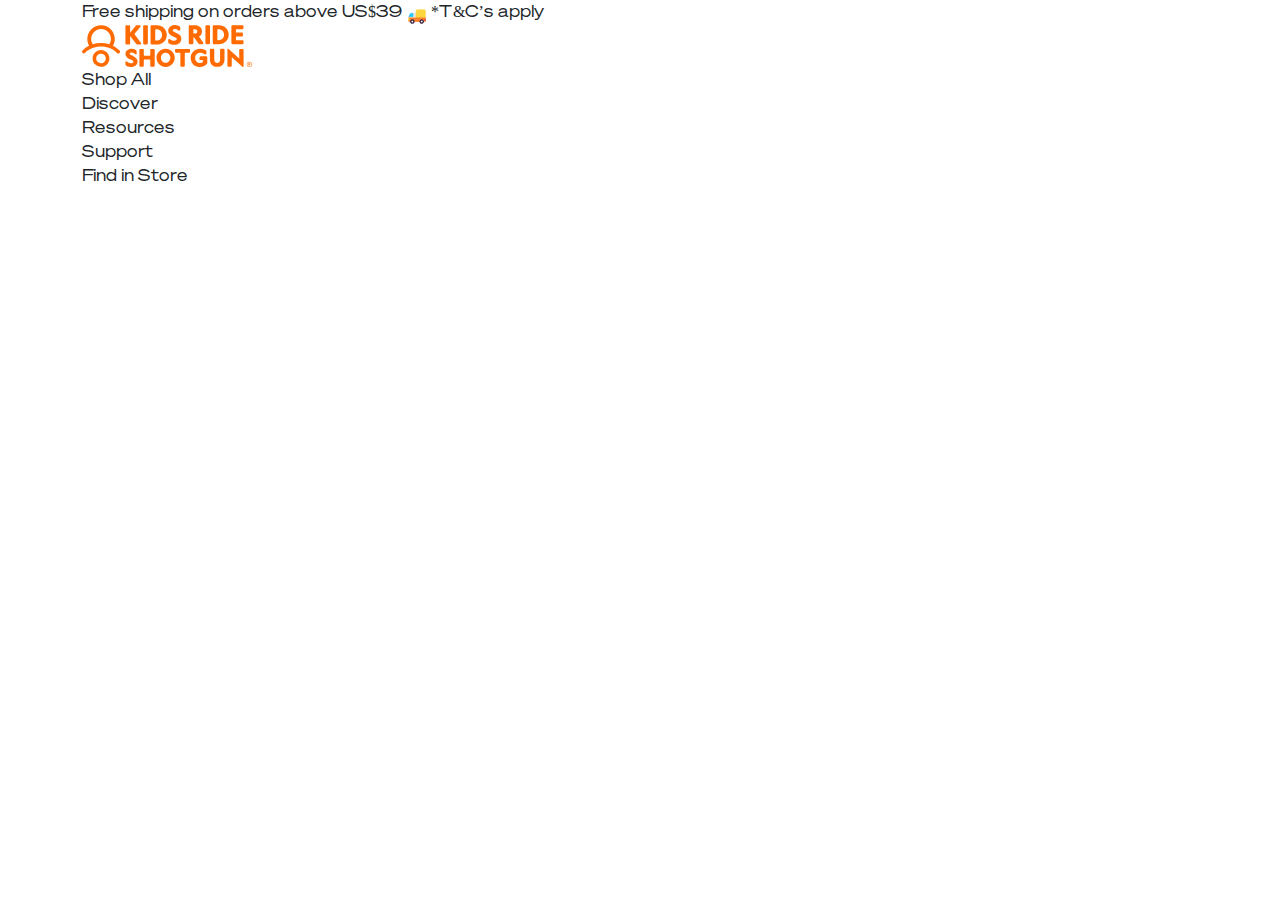
==== index.html @ 8aeafee3 "inti" ====
<!DOCTYPE html>
<html lang="en">
  <head>
    <meta charset="utf-8" />
    <title>Hello World!</title>
    <meta
      name="viewport"
      content="width=device-width, initial-scale=1, shrink-to-fit=no"
    />
    <meta name="description" content="Site description will be here" />
    <link rel="stylesheet" type="text/css" href="css/bootstrap.min.css" />
    <link rel="stylesheet" type="text/css" href="css/magnific-popup.css" />
    <link rel="stylesheet" type="text/css" href="css/owl.carousel.min.css" />
    <link
      href="https://kit-pro.fontawesome.com/releases/v5.15.2/css/pro.min.css"
      rel="stylesheet"
    />
    <link rel="stylesheet" href="css/nice-select.css" />
    <link rel="stylesheet" href="css/default-edit.css" />
    <link rel="stylesheet" type="text/css" href="style.css" />
    <link rel="stylesheet" type="text/css" href="css/responsive.css" />
    <!--End ALL STYLESHEET -->
  </head>

  <body>
    <!-- preloader -->
    <div id="preloader"></div>
    <!-- preloader-end -->
    <!-- main-wrap -->
    <div class="main-wrap">
      <!-- offcanvas-start -->
      <div class="offcanvas-menu">
        <ul class="offmenu" id="menuParent">
          <a href="#" class="offcanvas-close"><i class="fa fa-times"></i></a>
          <li class="active"><a href="#">HOME</a></li>
          <li><a href="#">ABOUT US</a></li>
          <li class="dropdown">
            <a href="#" data-bs-toggle="collapse" data-bs-target="#drop-menu1"
              >OUR HORSES</a
            >
            <div
              class="dropdown-menu-custom collapse"
              id="drop-menu1"
              data-bs-parent="#menuParent"
            >
              <ul>
                <li><a href="#">YEARLINGS</a></li>
                <li><a href="#">2 YEAR OLDS</a></li>
                <li><a href="#">3 YEAR OLD PLUS</a></li>
              </ul>
            </div>
          </li>
          <li><a href="#">LATEST NEWS</a></li>
          <li><a href="#">CONTACT & FIND US</a></li>
        </ul>
      </div>
      <div class="offcanvas-overlay"></div>
      <!-- offcanvas-start-end -->

      <!-- header-section -->
      <header class="header-section">
        <div class="header-in">
          <div class="header__top">
            <div class="container">
              <div class="header__top__inner">
                <p>
                  Free shipping on orders above US$39
                  <img
                    src="images/delivery-truck-icon.png"
                    alt=""
                    class="truck"
                  />
                  *T&C’s apply
                </p>
              </div>
            </div>
          </div>

          <div class="header__main">
            <div class="container">
              <div class="header__main__inner">
                <a href="index.html" class="header__logo">
                  <img src="images/logo.svg" alt="" />
                </a>

                <div class="main__menu">
                  <ul>
                    <li><a href="#">Shop All</a></li>
                    <li><a href="#">Discover</a></li>
                    <li><a href="#">Resources</a></li>
                    <li><a href="#">Support</a></li>
                  </ul>
                </div>

                <div class="header__right">
                  <a href="#" class="hr-search-button">
                    <p>Find in Store</p>
                    <i class="far fa-search"></i>
                  </a>
                  <a href="#" class="hr-card">
                    <i class="far fa-shopping-bag"></i>
                  </a>
                </div>
              </div>
            </div>
          </div>
        </div>
      </header>
      <!--End header-section -->

      <!-- main -->
      <main>
        <!-- hero-section -->
        <section class="hero-section"></section>
        <!-- hero-section end -->
      </main>
      <!-- main end -->

      <!-- footer-section -->
      <footer class="footer-section"></footer>
      <!--End footer-section -->
    </div>
    <!-- main-wrap -->

    <!-- js -->
    <script src="js/jquery-3.6.0.min.js"></script>
    <script src="js/html5shiv.js"></script>
    <script src="js/respond.js"></script>
    <script src="js/selectivizr-1.0.2.min.js"></script>
    <script src="js/waypoint.js"></script>
    <script src="js/bootstrap.bundle.min.js"></script>
    <script src="js/jquery.scrollUp.min.js"></script>
    <script src="js/jquery.nice-select.min.js"></script>
    <script src="js/owl.carousel.min.js"></script>
    <script src="js/jquery.magnific-popup.min.js"></script>
    <script src="js/main.js"></script>
    <!-- End All Js -->
  </body>
</html>
---- css/nice-select.css ----
.nice-select {
  -webkit-tap-highlight-color: transparent;
  background-color: #fff;
  border-radius: 5px;
  border: solid 1px #e8e8e8;
  box-sizing: border-box;
  clear: both;
  cursor: pointer;
  display: block;
  float: left;
  font-family: inherit;
  font-size: 14px;
  font-weight: normal;
  height: 42px;
  line-height: 40px;
  outline: none;
  padding-left: 18px;
  padding-right: 30px;
  position: relative;
  text-align: left !important;
  -webkit-transition: all 0.2s ease-in-out;
  transition: all 0.2s ease-in-out;
  -webkit-user-select: none;
     -moz-user-select: none;
      -ms-user-select: none;
          user-select: none;
  white-space: nowrap;
  width: auto; }
  .nice-select:hover {
    border-color: #dbdbdb; }
  .nice-select:active, .nice-select.open, .nice-select:focus {
    border-color: #999; }
  .nice-select:after {
    border-bottom: 2px solid #999;
    border-right: 2px solid #999;
    content: '';
    display: block;
    height: 5px;
    margin-top: -4px;
    pointer-events: none;
    position: absolute;
    right: 12px;
    top: 50%;
    -webkit-transform-origin: 66% 66%;
        -ms-transform-origin: 66% 66%;
            transform-origin: 66% 66%;
    -webkit-transform: rotate(45deg);
        -ms-transform: rotate(45deg);
            transform: rotate(45deg);
    -webkit-transition: all 0.15s ease-in-out;
    transition: all 0.15s ease-in-out;
    width: 5px; }
  .nice-select.open:after {
    -webkit-transform: rotate(-135deg);
        -ms-transform: rotate(-135deg);
            transform: rotate(-135deg); }
  .nice-select.open .list {
    opacity: 1;
    pointer-events: auto;
    -webkit-transform: scale(1) translateY(0);
        -ms-transform: scale(1) translateY(0);
            transform: scale(1) translateY(0); }
  .nice-select.disabled {
    border-color: #ededed;
    color: #999;
    pointer-events: none; }
    .nice-select.disabled:after {
      border-color: #cccccc; }
  .nice-select.wide {
    width: 100%; }
    .nice-select.wide .list {
      left: 0 !important;
      right: 0 !important; }
  .nice-select.right {
    float: right; }
    .nice-select.right .list {
      left: auto;
      right: 0; }
  .nice-select.small {
    font-size: 12px;
    height: 36px;
    line-height: 34px; }
    .nice-select.small:after {
      height: 4px;
      width: 4px; }
    .nice-select.small .option {
      line-height: 34px;
      min-height: 34px; }
  .nice-select .list {
    background-color: #fff;
    border-radius: 5px;
    box-shadow: 0 0 0 1px rgba(68, 68, 68, 0.11);
    box-sizing: border-box;
    margin-top: 4px;
    opacity: 0;
    overflow: hidden;
    padding: 0;
    pointer-events: none;
    position: absolute;
    top: 100%;
    left: 0;
    -webkit-transform-origin: 50% 0;
        -ms-transform-origin: 50% 0;
            transform-origin: 50% 0;
    -webkit-transform: scale(0.75) translateY(-21px);
        -ms-transform: scale(0.75) translateY(-21px);
            transform: scale(0.75) translateY(-21px);
    -webkit-transition: all 0.2s cubic-bezier(0.5, 0, 0, 1.25), opacity 0.15s ease-out;
    transition: all 0.2s cubic-bezier(0.5, 0, 0, 1.25), opacity 0.15s ease-out;
    z-index: 9; }
    .nice-select .list:hover .option:not(:hover) {
      background-color: transparent !important; }
  .nice-select .option {
    cursor: pointer;
    font-weight: 400;
    line-height: 40px;
    list-style: none;
    min-height: 40px;
    outline: none;
    padding-left: 18px;
    padding-right: 29px;
    text-align: left;
    -webkit-transition: all 0.2s;
    transition: all 0.2s; }
    .nice-select .option:hover, .nice-select .option.focus, .nice-select .option.selected.focus {
      background-color: #f6f6f6; }
    .nice-select .option.selected {
      font-weight: bold; }
    .nice-select .option.disabled {
      background-color: transparent;
      color: #999;
      cursor: default; }

.no-csspointerevents .nice-select .list {
  display: none; }

.no-csspointerevents .nice-select.open .list {
  display: block; }
---- css/default-edit.css ----
/* small-tools */
.underline {
    text-decoration: underline !important;
}
.h-initial {
    height: initial !important;
}
.space-nowrap {
    white-space: nowrap;
}
.hidden-scroll {
    overflow-y: auto !important;
    -ms-overflow-style: none !important;  /* IE and Edge */
    scrollbar-width: none !important;  /* Firefox */
}
.hidden-scroll::-webkit-scrollbar {
    display: none !important;
}
.pseudo-before-none::before {
    display: none !important;
}
.pseudo-after-none::after {
    display: none !important;
}
.pseudo-none::before,
.pseudo-none::after {
    display: none !important;
}



.flip {
    transform: rotateY(180deg);
}
.flip-x {
    transform: rotateX(180deg);
}
.rotate1_8 {
    transform: rotate(45deg) !important;
}
.rotate2_8 {
    transform: rotate(90deg) !important;
}
.rotate3_8 {
    transform: rotate(135deg) !important;
}
.rotate4_8 {
    transform: rotate(180deg) !important;
}
.rotate5_8 {
    transform: rotate(225deg) !important;
}
.rotate6_8 {
    transform: rotate(270deg) !important;
}
.rotate7_8 {
    transform: rotate(315deg) !important;
}
.rotate8_8 {
    transform: rotate(360deg) !important;
}


/* bg */
.bg-theme1 {
    background: var(--theme__color1) !important;
}
.bg-theme2 {
    background: var(--theme__color2) !important;
}
.bg-theme3 {
    background: var(--theme__color3) !important;
}
.bg-theme4 {
    background: var(--theme__color4) !important;
}

/* hover--bg */
.hover-bg-theme1:hover {
    background: var(--theme__color1) !important;
}
.hover-bg-theme2:hover {
    background: var(--theme__color2) !important;
}
.hover-bg-theme3:hover {
    background: var(--theme__color3) !important;
}
.hover-bg-theme4:hover {
    background: var(--theme__color4) !important;
}


/* fonts */
.font1 {
    font-family: var(--font1);
}
.font2 {
    font-family: var(--font2);
}
.font3 {
    font-family: var(--font3);
}
.font4 {
    font-family: var(--font4);
}


/* text-color */
.color-white {
    color: #fff !important;
}
.color-text {
    color: var(--text__color1) !important;
}
.color-theme1 {
    color: var(--theme__color1) !important;
}
.color-theme2 {
    color: var(--theme__color2) !important;
}
.color-theme3 {
    color: var(--theme__color3) !important;
}
.color-theme4 {
    color: var(--theme__color4) !important;
}


/* text-align */
.text-left {
    text-align: left !important;
}
.text-right {
    text-align: right !important;
}
.text-center {
    text-align: center !important;
}
.text-justified {
    text-align: justify !important;
}


/* font-weights */
.fw-300 {
    font-weight: 300 !important;
}
.fw-400 {
    font-weight: 400 !important;
}
.fw-500 {
    font-weight: 500 !important;
}
.fw-600{
    font-weight: 600!important;
}
.fw-700 {
    font-weight: 700 !important;
}
.fw-800{
    font-weight: 800!important;
}



/* nice-select-edit */
.nice-select {
    height: initial;
    min-height: initial;
    line-height: 1;
    padding: 0 20px 0 0;
    float: none;
    display: inline-block;
    border: none;
}
.nice-select:after {
    margin-top: -2px;
}
.nice-select .list .option,
.nice-select.open .list .option {
    font-size: 16px;
    line-height: initial;
    min-height: initial;
    padding: 13px 15px;
    min-width: 50px;
}
.nice-select .option.selected {
    font-weight: inherit;
}
.nice-select .list {
    border-radius: 2px;
    min-width: 100%;
}

@media (max-width: 767px) {
    .nice-select .list .option,
    .nice-select.open .list .option {
        font-size: 16px;
        line-height: initial;
        min-height: initial;
        padding: 8px 12px;
        min-width: 50px;
    } 
}





/* important */
#scrollUp {
    background-image: url("../images/base/top.png");
    bottom: 20px;
    right: 20px;
    width: 38px;    /* Width of image */
    height: 38px;   /* Height of image */
    color: transparent;
}
---- style.css ----
/*-----------------------------------=========Main-Style-Sheet=========----------------------------------------*/


@font-face {
  font-family: 'Sohne Breit';
  src: url('webfonts/SohneBreit-ExtrafettKursiv.woff2') format('woff2'),
      url('webfonts/SohneBreit-ExtrafettKursiv.woff') format('woff'),
      url('webfonts/SohneBreit-ExtrafettKursiv.ttf') format('truetype');
  font-weight: 900;
  font-style: italic;
  font-display: swap;
}

@font-face {
  font-family: 'Sohne Breit';
  src: url('webfonts/SohneBreit-Extraleicht.woff2') format('woff2'),
      url('webfonts/SohneBreit-Extraleicht.woff') format('woff'),
      url('webfonts/SohneBreit-Extraleicht.ttf') format('truetype');
  font-weight: 300;
  font-style: normal;
  font-display: swap;
}

@font-face {
  font-family: 'Sohne Breit';
  src: url('webfonts/SohneBreit-ExtraleichtKursiv.woff2') format('woff2'),
      url('webfonts/SohneBreit-ExtraleichtKursiv.woff') format('woff'),
      url('webfonts/SohneBreit-ExtraleichtKursiv.ttf') format('truetype');
  font-weight: 300;
  font-style: italic;
  font-display: swap;
}

@font-face {
  font-family: 'Sohne Breit';
  src: url('webfonts/SohneBreit-Fett.woff2') format('woff2'),
      url('webfonts/SohneBreit-Fett.woff') format('woff'),
      url('webfonts/SohneBreit-Fett.ttf') format('truetype');
  font-weight: 900;
  font-style: normal;
  font-display: swap;
}

@font-face {
  font-family: 'Sohne Breit';
  src: url('webfonts/SohneBreit-Extrafett.woff2') format('woff2'),
      url('webfonts/SohneBreit-Extrafett.woff') format('woff'),
      url('webfonts/SohneBreit-Extrafett.ttf') format('truetype');
  font-weight: 900;
  font-style: normal;
  font-display: swap;
}

@font-face {
  font-family: 'Sohne Breit';
  src: url('webfonts/SohneBreit-FettKursiv.woff2') format('woff2'),
      url('webfonts/SohneBreit-FettKursiv.woff') format('woff'),
      url('webfonts/SohneBreit-FettKursiv.ttf') format('truetype');
  font-weight: 900;
  font-style: italic;
  font-display: swap;
}

@font-face {
  font-family: 'Sohne Breit';
  src: url('webfonts/SohneBreit-Halbfett.woff2') format('woff2'),
      url('webfonts/SohneBreit-Halbfett.woff') format('woff'),
      url('webfonts/SohneBreit-Halbfett.ttf') format('truetype');
  font-weight: normal;
  font-style: normal;
  font-display: swap;
}

@font-face {
  font-family: 'Sohne Breit';
  src: url('webfonts/SohneBreit-BuchKursiv.woff2') format('woff2'),
      url('webfonts/SohneBreit-BuchKursiv.woff') format('woff'),
      url('webfonts/SohneBreit-BuchKursiv.ttf') format('truetype');
  font-weight: normal;
  font-style: italic;
  font-display: swap;
}

@font-face {
  font-family: 'Sohne Breit';
  src: url('webfonts/SohneBreit-Leicht.woff2') format('woff2'),
      url('webfonts/SohneBreit-Leicht.woff') format('woff'),
      url('webfonts/SohneBreit-Leicht.ttf') format('truetype');
  font-weight: 300;
  font-style: normal;
  font-display: swap;
}

@font-face {
  font-family: 'Sohne Breit';
  src: url('webfonts/SohneBreit-Kraftig.woff2') format('woff2'),
      url('webfonts/SohneBreit-Kraftig.woff') format('woff'),
      url('webfonts/SohneBreit-Kraftig.ttf') format('truetype');
  font-weight: 500;
  font-style: normal;
  font-display: swap;
}

@font-face {
  font-family: 'Sohne Breit';
  src: url('webfonts/SohneBreit-DreiviertelfettKurs.woff2') format('woff2'),
      url('webfonts/SohneBreit-DreiviertelfettKurs.woff') format('woff'),
      url('webfonts/SohneBreit-DreiviertelfettKurs.ttf') format('truetype');
  font-weight: bold;
  font-style: italic;
  font-display: swap;
}

@font-face {
  font-family: 'Sohne Breit';
  src: url('webfonts/SohneBreit-Dreiviertelfett.woff2') format('woff2'),
      url('webfonts/SohneBreit-Dreiviertelfett.woff') format('woff'),
      url('webfonts/SohneBreit-Dreiviertelfett.ttf') format('truetype');
  font-weight: bold;
  font-style: normal;
  font-display: swap;
}

@font-face {
  font-family: 'Sohne Breit';
  src: url('webfonts/SohneBreit-KraftigKursiv.woff2') format('woff2'),
      url('webfonts/SohneBreit-KraftigKursiv.woff') format('woff'),
      url('webfonts/SohneBreit-KraftigKursiv.ttf') format('truetype');
  font-weight: 500;
  font-style: italic;
  font-display: swap;
}

@font-face {
  font-family: 'Sohne Breit';
  src: url('webfonts/SohneBreit-LeichtKursiv.woff2') format('woff2'),
      url('webfonts/SohneBreit-LeichtKursiv.woff') format('woff'),
      url('webfonts/SohneBreit-LeichtKursiv.ttf') format('truetype');
  font-weight: 300;
  font-style: italic;
  font-display: swap;
}

@font-face {
  font-family: 'Sohne Breit';
  src: url('webfonts/SohneBreit-Buch.woff2') format('woff2'),
      url('webfonts/SohneBreit-Buch.woff') format('woff'),
      url('webfonts/SohneBreit-Buch.ttf') format('truetype');
  font-weight: normal;
  font-style: normal;
  font-display: swap;
}

@font-face {
  font-family: 'Sohne Breit';
  src: url('webfonts/SohneBreit-HalbfettKursiv.woff2') format('woff2'),
      url('webfonts/SohneBreit-HalbfettKursiv.woff') format('woff'),
      url('webfonts/SohneBreit-HalbfettKursiv.ttf') format('truetype');
  font-weight: normal;
  font-style: italic;
  font-display: swap;
}


:root {
  --theme__color1: #fff;
  --sohneBreit: 'Sohne Breit';
}
*,::before,::after {
  box-sizing: border-box;
}
body {
  font-size: 16px;
  line-height: 1.5;
  background-color: #fff;
  overflow-x: hidden;
  word-wrap: break-word;
  word-break: normal;
  font-weight: 400;
  -webkit-font-smoothing: antialiased;
  font-family: var(--sohneBreit);
}
a, a:active, a:focus, a:active, a:hover {
  text-decoration:none !important;
  color: inherit;
}
input{
  -ms-box-sizing: border-box;
  box-sizing: border-box;
}
a:hover,
a:focus,
input:focus,
input:hover,
select:focus,
select:hover,
select:active,
textarea:focus,
textarea:hover,
button:focus {
  outline: none;
}
::placeholder {
  opacity: 1;
}
:focus::placeholder {
  opacity: 0;
}
table {
  border-collapse: separate;
  border-spacing: 0;
  table-layout: fixed; /* Prevents HTML tables from becoming too wide */
  width: 100%;
}
img {
  -ms-interpolation-mode: bicubic;
  border: 0;
  height: auto;
  max-width: 100%;
  vertical-align: middle;
}
iframe {
  width: 100%;
}
h1, h2, h3, h4, h5, h6,
.h1, .h2, .h3, .h4, .h5, .h6{
  font-weight: 700;
}
ul{
    margin: 0;
    padding: 0;
    list-style: none;
}
p{
  margin-bottom: 15px;
}
p:last-child{
  margin: 0;
}
.main-wrap {
  width: 100%;
  overflow: hidden;
}
@media (max-width: 1799px) and (min-width: 1200px) {
  .container {
    max-width: 1140px;
  }
}
@media (min-width: 1800px) {
  .container {
    max-width: 1745px;
  }
}
main {
  margin-top: 70px;
}
@media (max-width: 575px) {
  main {
  margin-top: 50px;
  }
}




/* header */
.header-section {
  position: relative;
  top: 0;
  left: 0;
  width: 100%;
  z-index: 100;
}
/* header-end */







/* practice */
.nav-a li {
  display: inline-block;
  background-color: red;
  color: #fff;
  margin: 10px;
  padding: 10px 15px;
  font-size: 16px;
  cursor: pointer;
}
.items {
  display: flex;
}
.item {
  height: 150px;
  width: 150px;
  background-color: blue;
  margin: 10px;
}
.parallax-window {
  height: 500px;
  display: flex;
  align-items: center;
  justify-content: center;
}
.parallax-window h1 {
  font-size: 100px;
  color: yellow;
}







/* ---offcanvas-css--- */
.offcanvas-open {
  font-size: 22px;
  transition: 0.3s;
}
.offcanvas-open:hover {
  color: #97A3AE;
}
.offcanvas-close {
  color: var(--theme__color1);
  position: absolute;
  transition: 0.3s;
  right: 25px;
  top: 25px;
}
.offcanvas-close:hover {
  color: #97A3AE;
}
.offcanvas-menu {
  position: fixed;
  height: 100%;
  width: 100%;
  top: 0;
  left: 0;
  z-index: 1000;
  transform: translateX(-105%);
  transition: 0.3s;
}
.offcanvas-menu.active {
  transform: translate(0);
}
.offcanvas-menu .offmenu {
  max-width: 250px;
  min-width: 200px;
  z-index: 5;
  position: relative;
  background: #d5dce2;
  height: 100%;
  padding: 50px 20px 40px;
  overflow: auto;
  -ms-overflow-style: none;  /* IE and Edge */
  scrollbar-width: none;  /* Firefox */
}
.offcanvas-menu .offmenu :-webkit-scrollbar {
  display: none;
}
.offcanvas-menu ul li a {
  display: block;
  text-align: center;
  font-size: 16px;
  color: var(--theme__color1);
  padding: 10px;
}
.dropdown-menu-custom ul {
  background: #fff;
  padding: 20px 0;
}
.dropdown-menu-custom ul li a {
  color: #97A3AE;
}
.offcanvas-overlay {
  position: fixed;
  top: 0;
  left: 0;
  height: 100%;
  width: 100%;
  background: rgba(0, 0, 0, 0.178);
  z-index: 2;
  transform: 0;
  z-index: 900;
  opacity: 0;
  visibility: hidden;
  transition: 0.3s;
}
.offcanvas-overlay.active {
  opacity: 1;
  visibility: visible;
}
/* ---offcanvas-css-end---*/

/* --preloader-- */
#preloader {
  position: fixed;
  top: 0;
  left: 0;
  right: 0;
  bottom: 0;
  z-index: 9999;
  overflow: hidden;
  background: #fff;
}
#preloader:before {
  content: "";
  position: fixed;
  top: calc(50% - 30px);
  left: calc(50% - 30px);
  border: 6px solid #73469B;
  border-top-color: #e2eefd;
  border-radius: 50%;
  width: 60px;
  height: 60px;
  -webkit-animation: animate-preloader 1s linear infinite;
  animation: animate-preloader 1s linear infinite;
}
@-webkit-keyframes animate-preloader {
  0% {
      transform: rotate(0deg);
  }
  100% {
      transform: rotate(360deg);
  }
}
@keyframes animate-preloader {
  0% {
      transform: rotate(0deg);
  }
  100% {
      transform: rotate(360deg);
  }
}
/* --preloader-end-- */
---- css/responsive.css ----
@media (max-width: 1399px) {
 
}


@media (max-width: 1199px) {
 
}


@media (max-width: 991px) {
 
}


@media (max-width: 768px) {
 
}


@media (max-width: 575px) {
 
}


@media (max-width: 390px) {
 
}
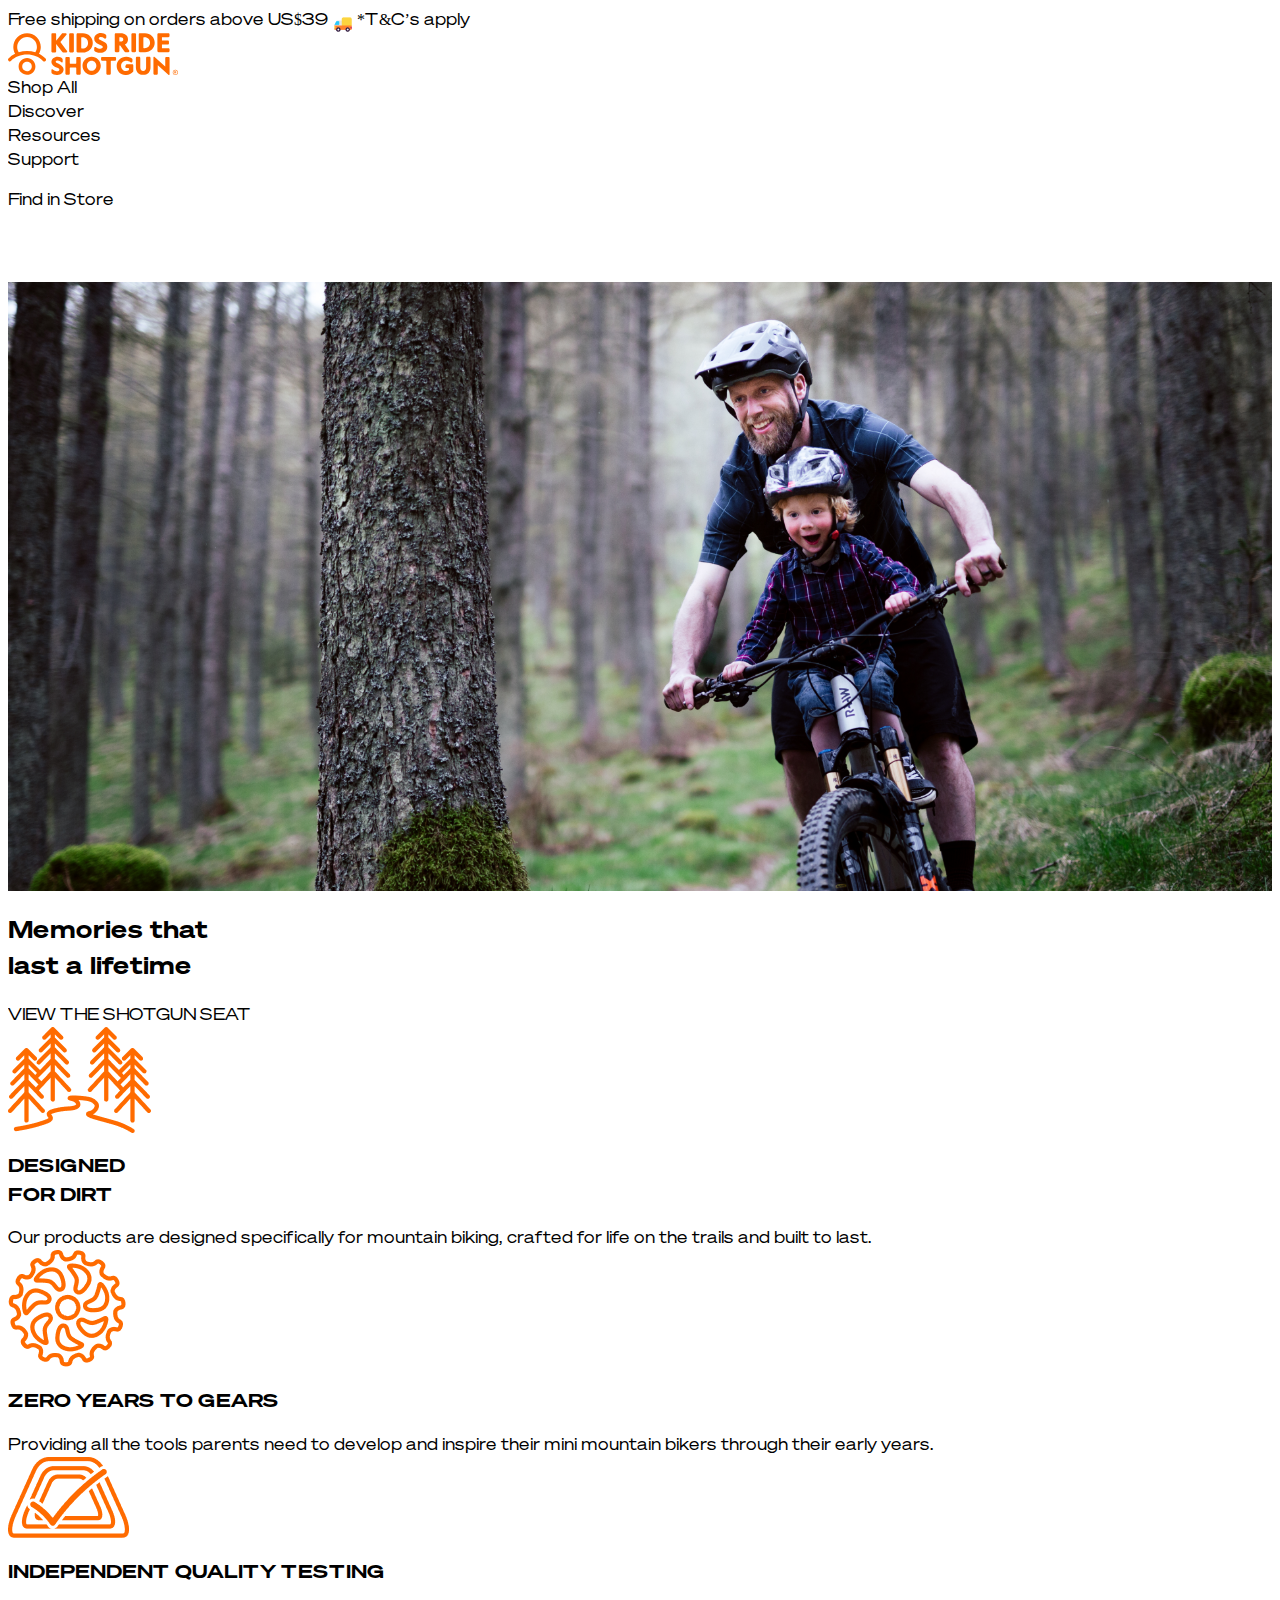
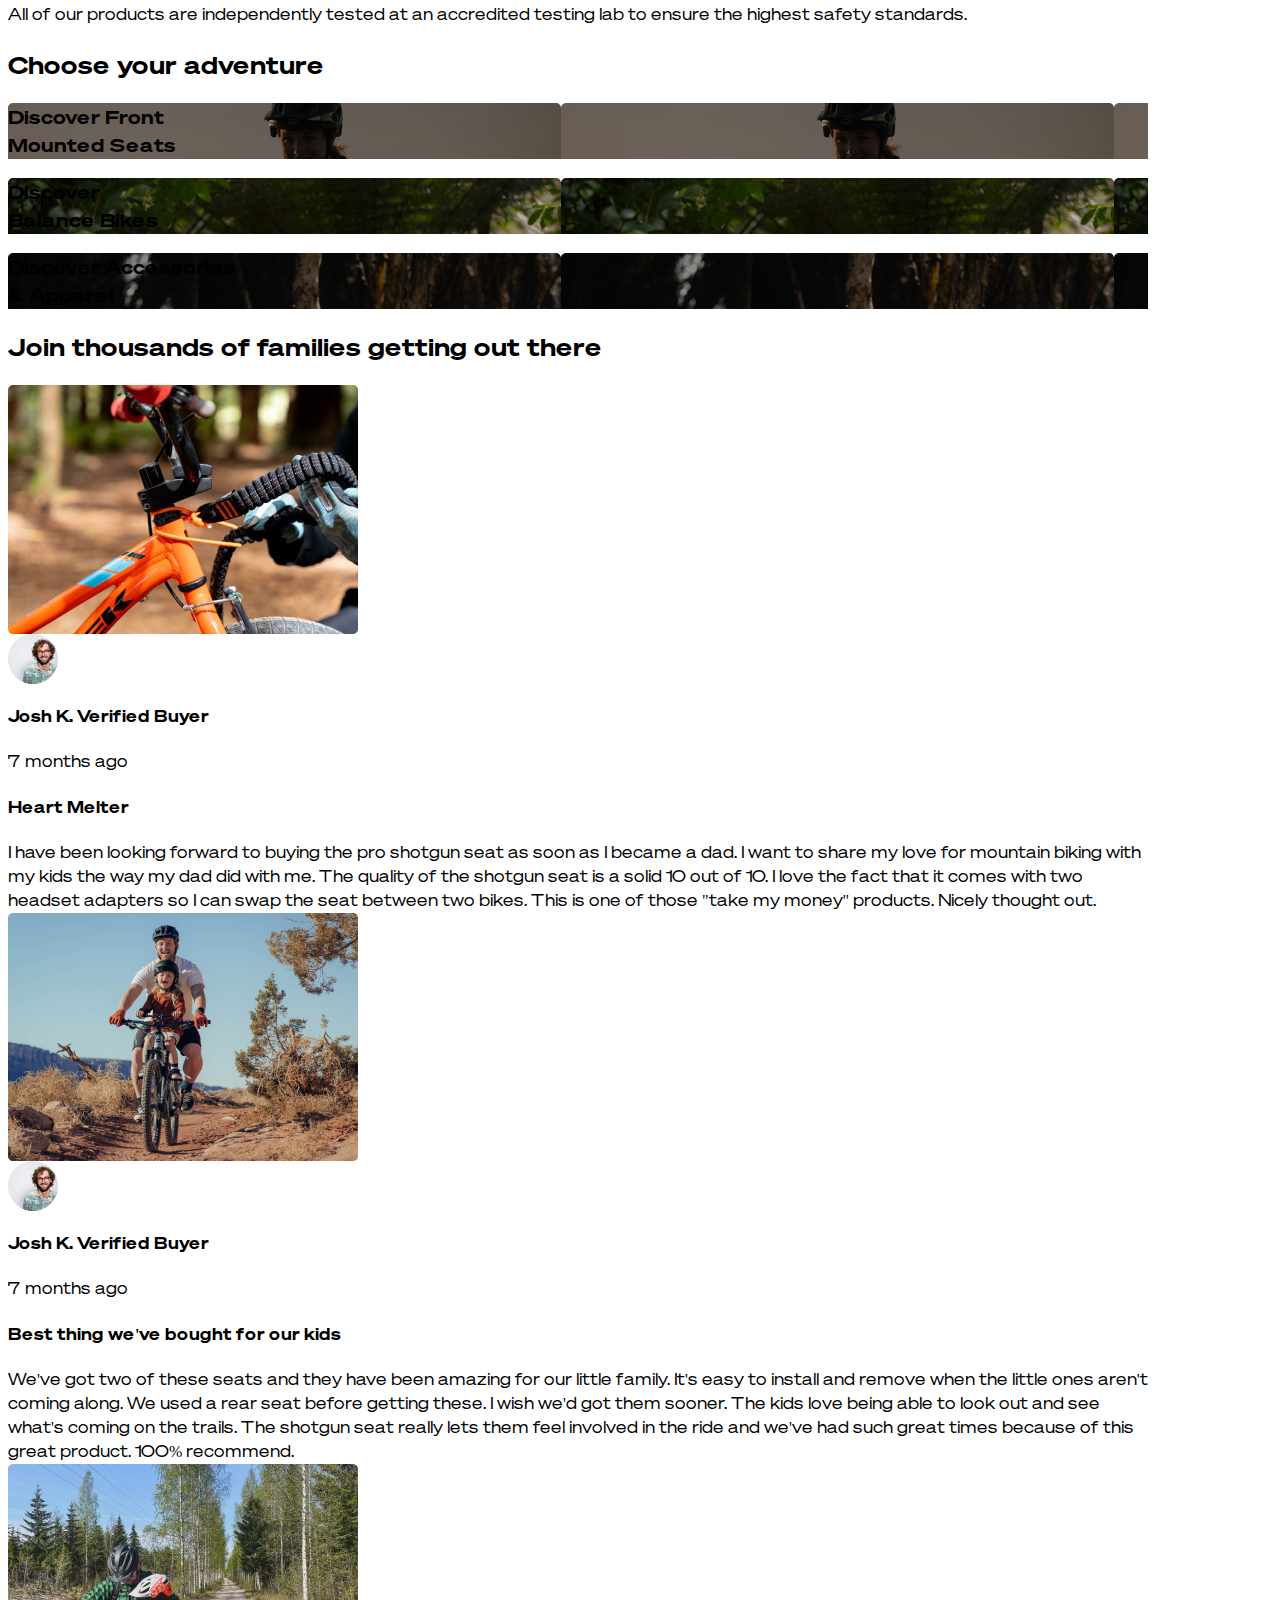
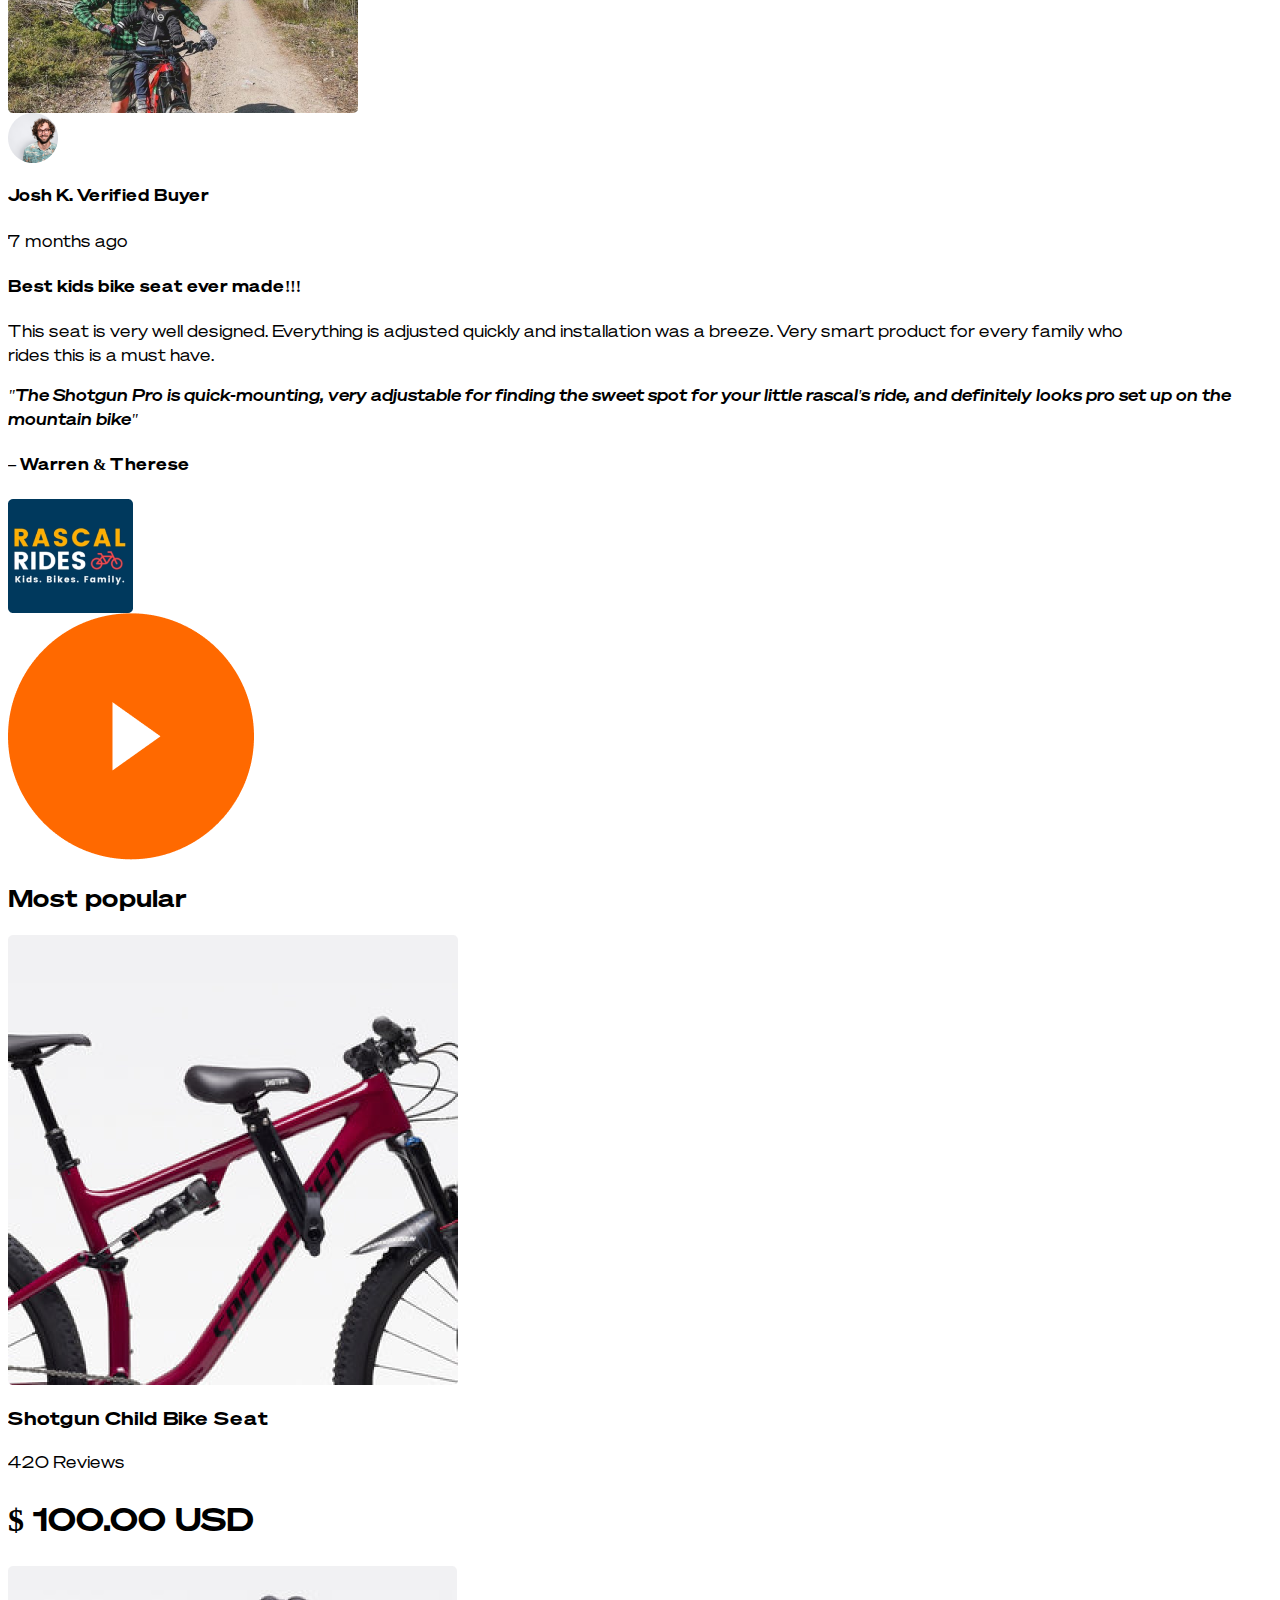
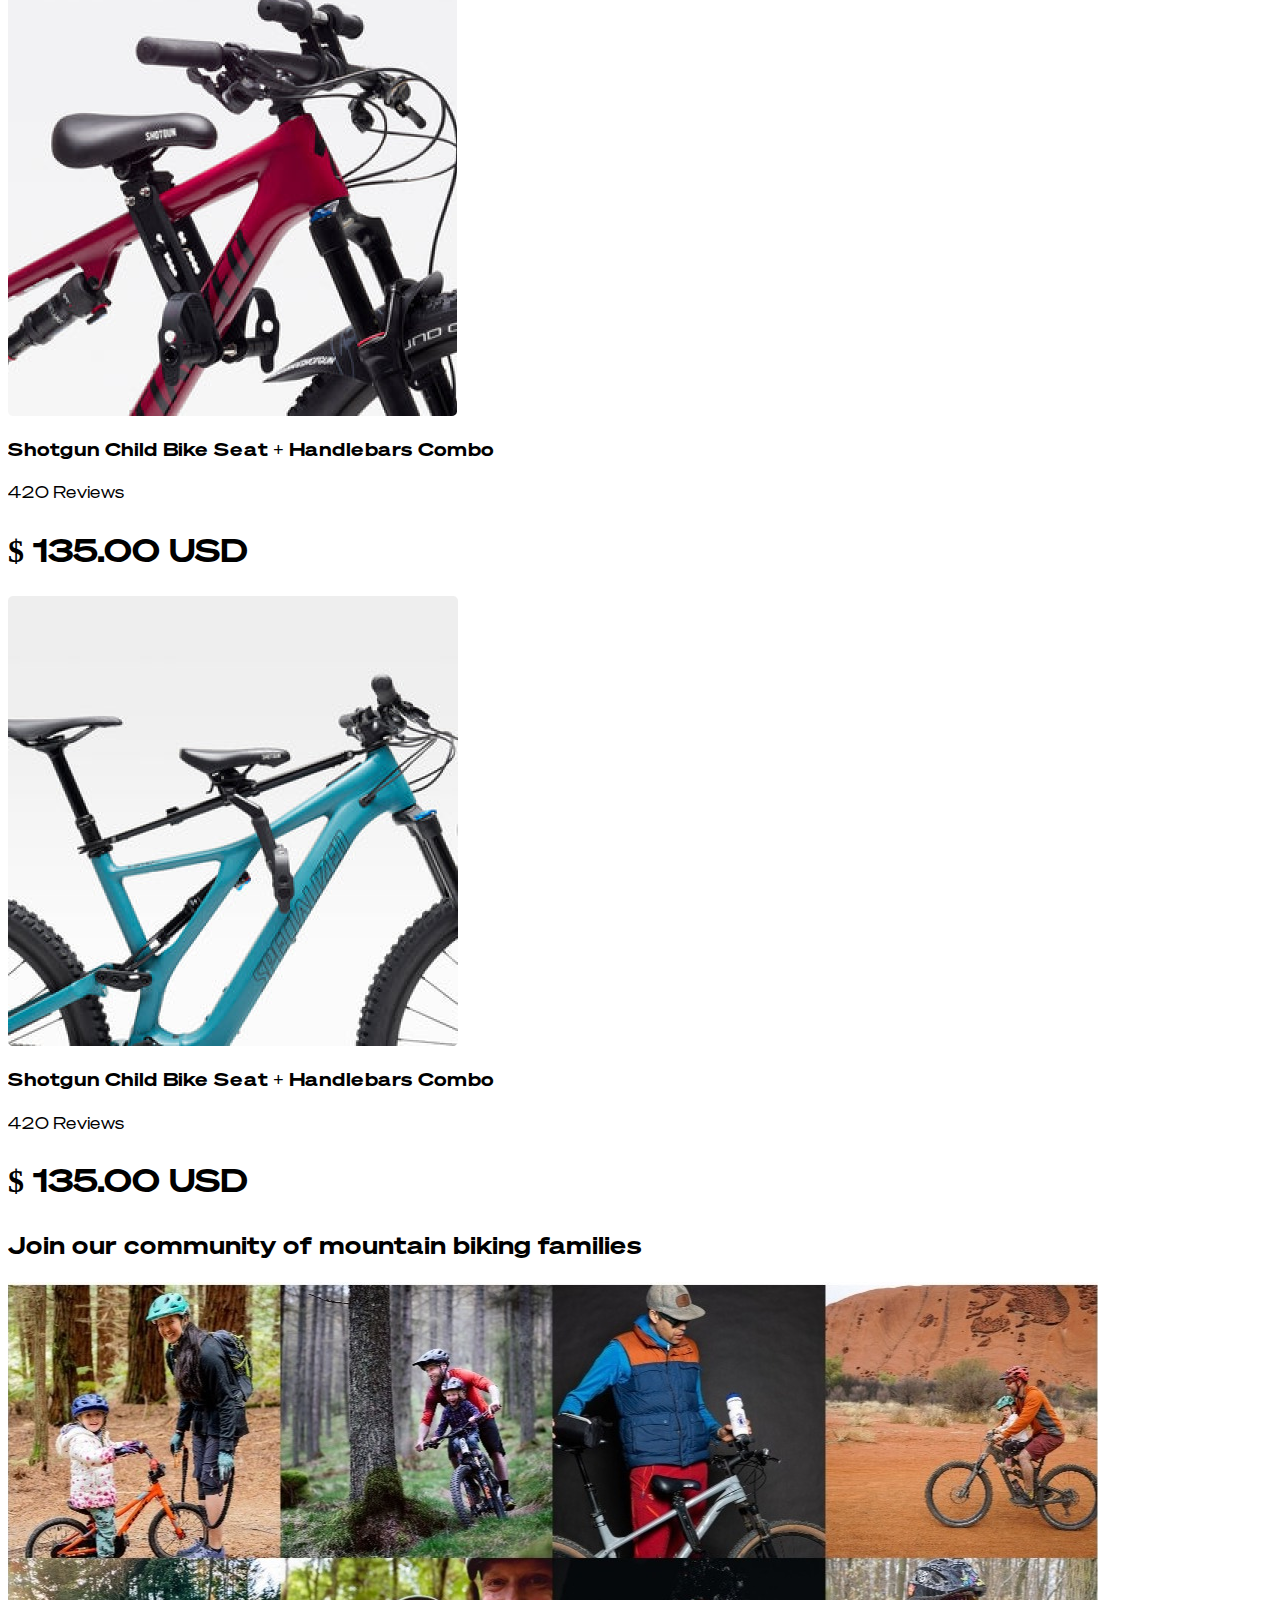
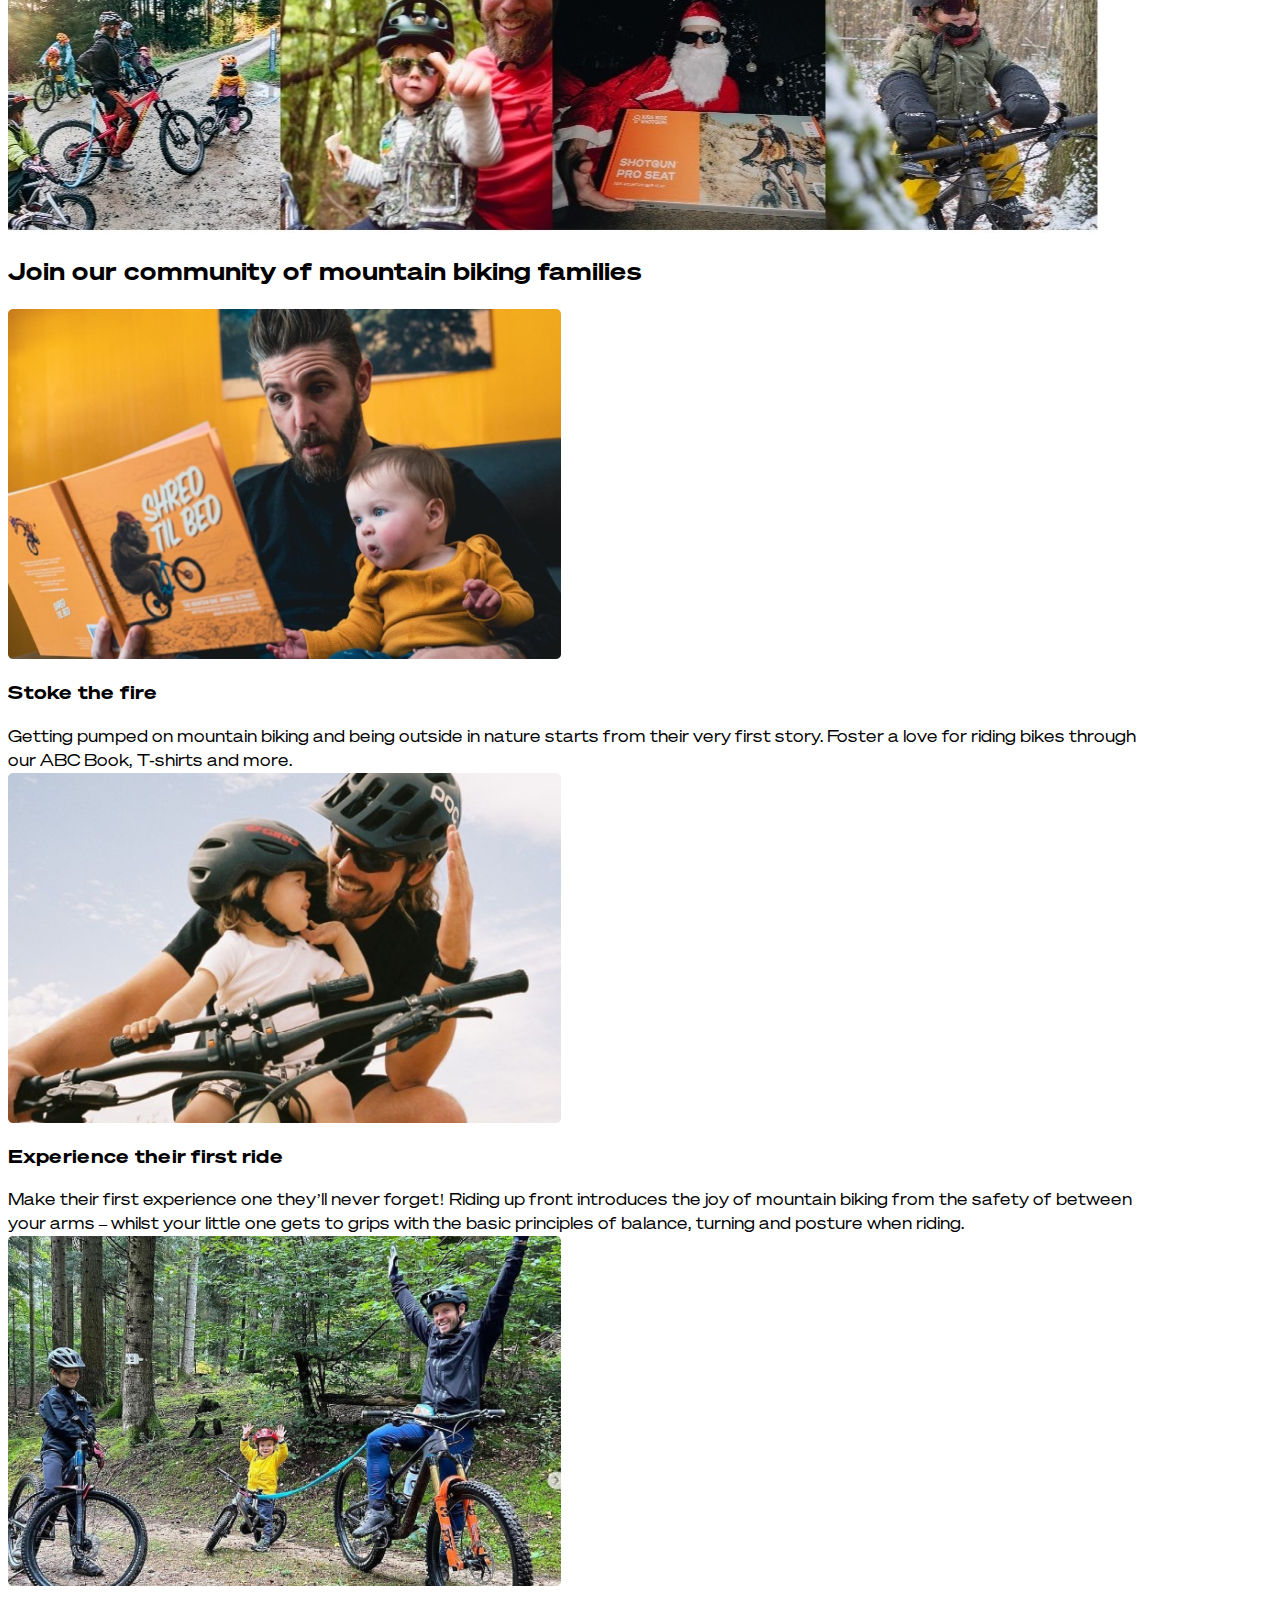
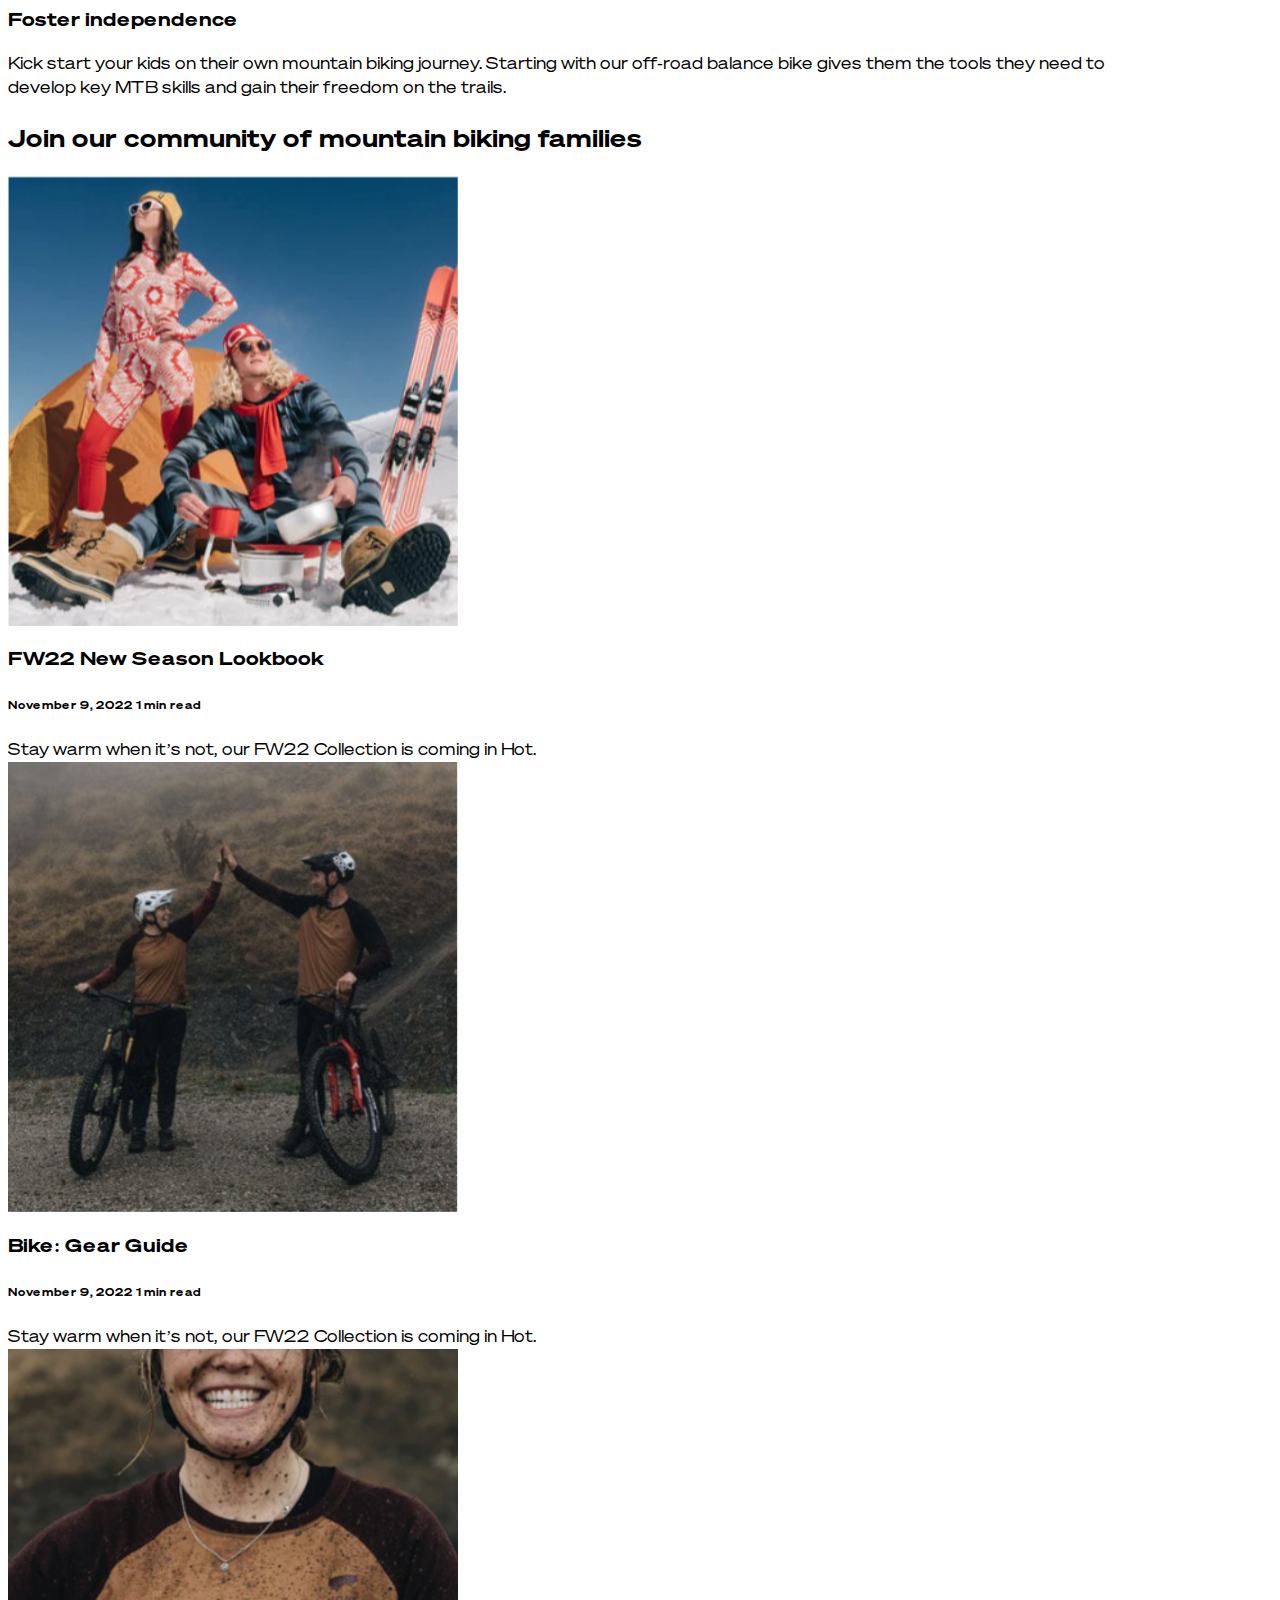
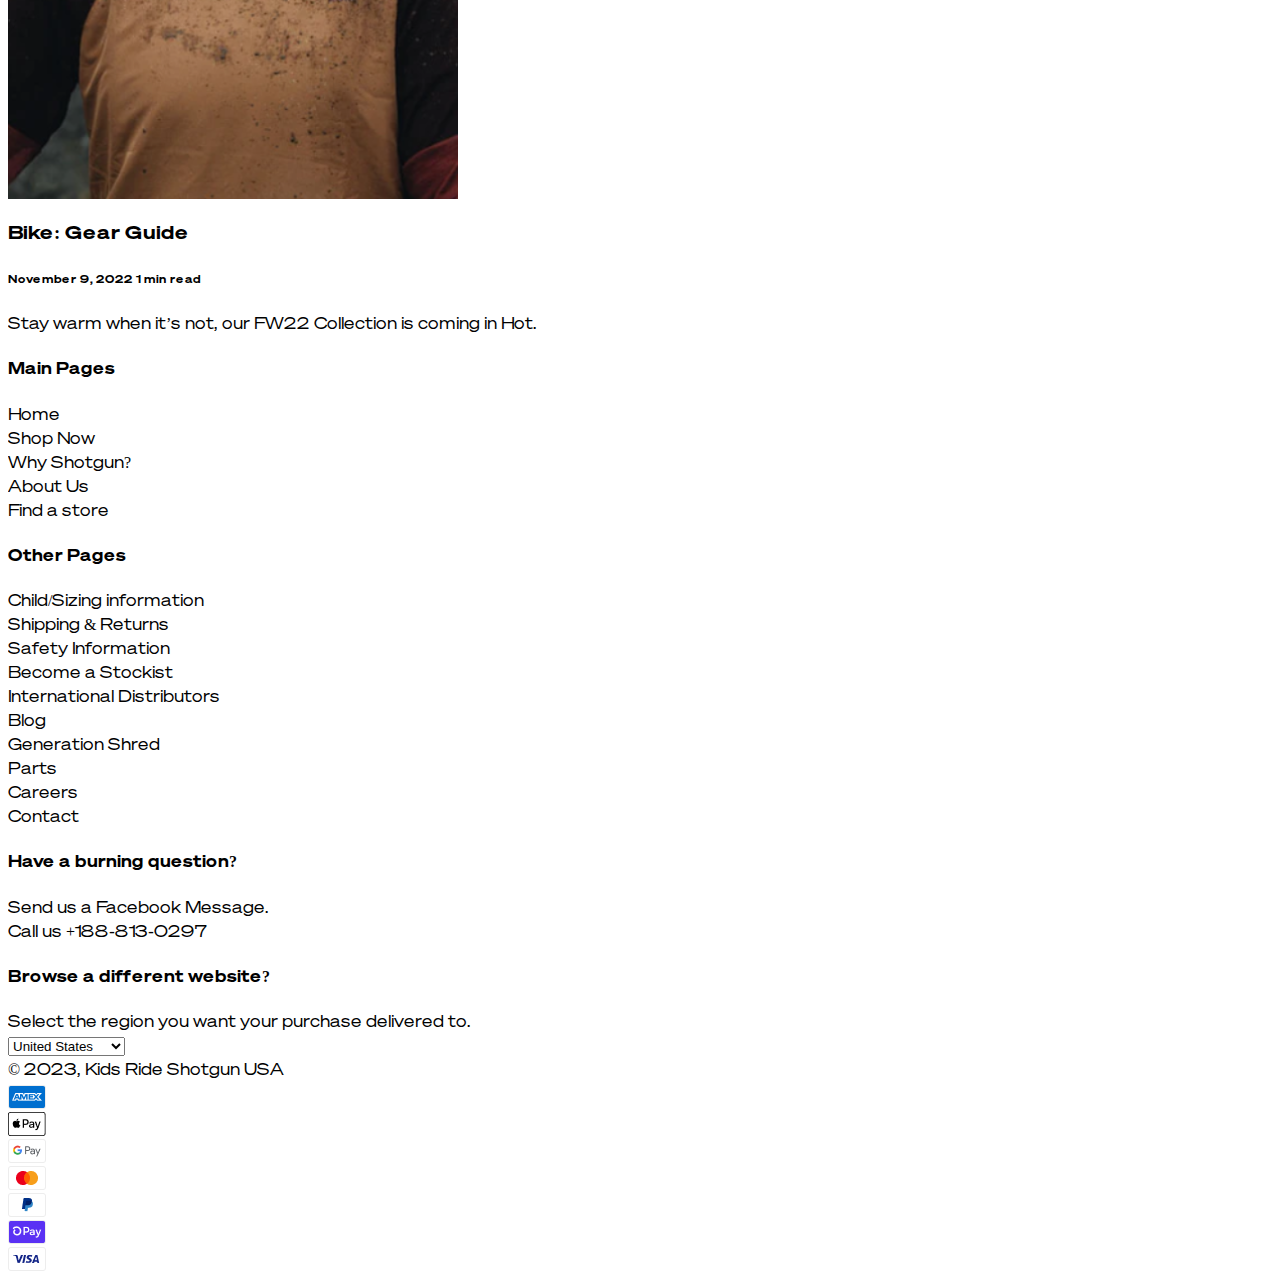
==== commit 8734efb4: "a" ====
--- a/index.html
+++ b/index.html
@@ -8,14 +8,10 @@
       content="width=device-width, initial-scale=1, shrink-to-fit=no"
     />
     <meta name="description" content="Site description will be here" />
-    <link rel="stylesheet" type="text/css" href="css/bootstrap.min.css" />
-    <link rel="stylesheet" type="text/css" href="css/magnific-popup.css" />
-    <link rel="stylesheet" type="text/css" href="css/owl.carousel.min.css" />
     <link
       href="https://kit-pro.fontawesome.com/releases/v5.15.2/css/pro.min.css"
       rel="stylesheet"
     />
-    <link rel="stylesheet" href="css/nice-select.css" />
     <link rel="stylesheet" href="css/default-edit.css" />
     <link rel="stylesheet" type="text/css" href="style.css" />
     <link rel="stylesheet" type="text/css" href="css/responsive.css" />
@@ -23,9 +19,6 @@
   </head>
 
   <body>
-    <!-- preloader -->
-    <div id="preloader"></div>
-    <!-- preloader-end -->
     <!-- main-wrap -->
     <div class="main-wrap">
       <!-- offcanvas-start -->
@@ -111,8 +104,635 @@
       <!-- main -->
       <main>
         <!-- hero-section -->
-        <section class="hero-section"></section>
+        <section class="hero-section">
+          <div class="hero-slider hero-slider-active">
+            <div class="hero-slide">
+              <div class="hero-slide__background">
+                <img src="images/hero-slide-1-bg.png" alt="" />
+              </div>
+              <div class="container">
+                <div class="hero-slide__inner">
+                  <div class="hero-slide__content">
+                    <h2>
+                      Memories that <br />
+                      last a lifetime
+                    </h2>
+                    <a href="#" class="default-button bottom-button"
+                      >VIEW THE SHOTGUN SEAT</a
+                    >
+                  </div>
+                </div>
+              </div>
+            </div>
+          </div>
+        </section>
         <!-- hero-section end -->
+
+        <!-- ab-section -->
+        <section class="ab-section">
+          <div class="container">
+            <div class="ab-section__inner">
+              <div class="ab-item__wrapper">
+                <div class="ab-item">
+                  <div class="ab-item__image">
+                    <img src="images/ab-1.png" alt="" />
+                  </div>
+                  <div class="ab-item__tc">
+                    <h3>
+                      DESIGNED <br />
+                      FOR DIRT
+                    </h3>
+                    <p>
+                      Our products are designed specifically for mountain
+                      biking, crafted for life on the trails and built to last.
+                    </p>
+                  </div>
+                </div>
+                <div class="ab-item">
+                  <div class="ab-item__image">
+                    <img src="images/ab-2.png" alt="" />
+                  </div>
+                  <div class="ab-item__tc">
+                    <h3>ZERO YEARS TO GEARS</h3>
+                    <p>
+                      Providing all the tools parents need to develop and
+                      inspire their mini mountain bikers through their early
+                      years.
+                    </p>
+                  </div>
+                </div>
+                <div class="ab-item">
+                  <div class="ab-item__image">
+                    <img src="images/ab-3.png" alt="" />
+                  </div>
+                  <div class="ab-item__tc">
+                    <h3>INDEPENDENT QUALITY TESTING</h3>
+                    <p>
+                      All of our products are independently tested at an
+                      accredited testing lab to ensure the highest safety
+                      standards.
+                    </p>
+                  </div>
+                </div>
+              </div>
+            </div>
+          </div>
+        </section>
+        <!-- ab-section-end -->
+
+        <!-- adv-section -->
+        <section class="adv-section">
+          <div class="container">
+            <div class="adv-section__inner">
+              <div
+                class="adv-section__title sec-title cont-blk cont-blk--center"
+              >
+                <h2 class="h2 mb-0">Choose your adventure</h2>
+              </div>
+
+              <div class="adv-card__wrapper">
+                <div
+                  class="adv-card"
+                  style="background: url('images/avd-card-1.png')"
+                >
+                  <h3>
+                    Discover Front <br />
+                    Mounted Seats
+                  </h3>
+                </div>
+                <div
+                  class="adv-card"
+                  style="background: url('images/avd-card-2.png')"
+                >
+                  <h3>
+                    Discover <br />
+                    Balance Bikes
+                  </h3>
+                </div>
+                <div
+                  class="adv-card"
+                  style="background: url('images/avd-card-3.png')"
+                >
+                  <h3>
+                    Discover Accessories <br />
+                    & Apparel
+                  </h3>
+                </div>
+              </div>
+            </div>
+          </div>
+        </section>
+        <!-- adv-section-end -->
+
+        <!-- ttm-section -->
+        <section class="ttm-section">
+          <div class="container">
+            <div class="ttm-section__inner">
+              <div
+                class="ttm-section__title sec-title cont-blk cont-blk--center"
+              >
+                <h2 class="h2 mb-0">
+                  Join thousands of families getting out there
+                </h2>
+              </div>
+
+              <div class="ttm-card__wrapper">
+                <!-- ttm-card -->
+                <div class="ttm-card">
+                  <div class="ttm-card__image">
+                    <img src="images/ttm-card-1.png" alt="" class="img" />
+                  </div>
+                  <div class="ttm-card__tc">
+                    <div class="ttm-card__rating">
+                      <ul>
+                        <li><i class="fab fa-star"></i></li>
+                        <li><i class="fab fa-star"></i></li>
+                        <li><i class="fab fa-star"></i></li>
+                        <li><i class="fab fa-star"></i></li>
+                        <li><i class="fab fa-star"></i></li>
+                      </ul>
+                    </div>
+                    <div class="ttm-card__auth">
+                      <div class="ttm-card__auth__t">
+                        <div class="image">
+                          <img src="images/ttm-user-1.png" alt="" class="img" />
+                        </div>
+                        <h4>
+                          Josh K.
+                          <span class="sm">Verified Buyer</span>
+                        </h4>
+                      </div>
+                      <p class="mb-0 m-p">7 months ago</p>
+                    </div>
+                    <div class="ttm-card__mnc">
+                      <h4>Heart Melter</h4>
+                      <p>
+                        I have been looking forward to buying the pro shotgun
+                        seat as soon as I became a dad. I want to share my love
+                        for mountain biking with my kids the way my dad did with
+                        me. The quality of the shotgun seat is a solid 10 out of
+                        10. I love the fact that it comes with two headset
+                        adapters so I can swap the seat between two bikes. This
+                        is one of those "take my money" products. Nicely thought
+                        out.
+                      </p>
+                    </div>
+                  </div>
+                </div>
+                <!-- ttm-card-end -->
+                <!-- ttm-card -->
+                <div class="ttm-card">
+                  <div class="ttm-card__image">
+                    <img src="images/ttm-card-2.png" alt="" class="img" />
+                  </div>
+                  <div class="ttm-card__tc">
+                    <div class="ttm-card__rating">
+                      <ul>
+                        <li><i class="fab fa-star"></i></li>
+                        <li><i class="fab fa-star"></i></li>
+                        <li><i class="fab fa-star"></i></li>
+                        <li><i class="fab fa-star"></i></li>
+                        <li><i class="fab fa-star"></i></li>
+                      </ul>
+                    </div>
+                    <div class="ttm-card__auth">
+                      <div class="ttm-card__auth__t">
+                        <div class="image">
+                          <img src="images/ttm-user-1.png" alt="" class="img" />
+                        </div>
+                        <h4>
+                          Josh K.
+                          <span class="sm">Verified Buyer</span>
+                        </h4>
+                      </div>
+                      <p class="mb-0 m-p">7 months ago</p>
+                    </div>
+                    <div class="ttm-card__mnc">
+                      <h4>Best thing we've bought for our kids</h4>
+                      <p>
+                        We've got two of these seats and they have been amazing
+                        for our little family. It's easy to install and remove
+                        when the little ones aren't coming along. We used a rear
+                        seat before getting these. I wish we'd got them sooner.
+                        The kids love being able to look out and see what's
+                        coming on the trails. The shotgun seat really lets them
+                        feel involved in the ride and we've had such great times
+                        because of this great product. 100% recommend.
+                      </p>
+                    </div>
+                  </div>
+                </div>
+                <!-- ttm-card-end -->
+                <!-- ttm-card -->
+                <div class="ttm-card">
+                  <div class="ttm-card__image">
+                    <img src="images/ttm-card-3.png" alt="" class="img" />
+                  </div>
+                  <div class="ttm-card__tc">
+                    <div class="ttm-card__rating">
+                      <ul>
+                        <li><i class="fab fa-star"></i></li>
+                        <li><i class="fab fa-star"></i></li>
+                        <li><i class="fab fa-star"></i></li>
+                        <li><i class="fab fa-star"></i></li>
+                        <li><i class="fab fa-star"></i></li>
+                      </ul>
+                    </div>
+                    <div class="ttm-card__auth">
+                      <div class="ttm-card__auth__t">
+                        <div class="image">
+                          <img src="images/ttm-user-1.png" alt="" class="img" />
+                        </div>
+                        <h4>
+                          Josh K.
+                          <span class="sm">Verified Buyer</span>
+                        </h4>
+                      </div>
+                      <p class="mb-0 m-p">7 months ago</p>
+                    </div>
+                    <div class="ttm-card__mnc">
+                      <h4>Best kids bike seat ever made!!!</h4>
+                      <p>
+                        This seat is very well designed. Everything is adjusted
+                        quickly and installation was a breeze. Very smart
+                        product for every family who rides this is a must have.
+                      </p>
+                    </div>
+                  </div>
+                </div>
+                <!-- ttm-card-end -->
+              </div>
+            </div>
+          </div>
+        </section>
+        <!-- ttm-section-end -->
+
+        <!-- asp-section -->
+        <section class="asp-section">
+          <div class="asp-card">
+            <p>
+              <i
+                >"The Shotgun Pro is quick-mounting, very adjustable for finding
+                the sweet spot for your little rascal's ride, and definitely
+                looks pro set up on the mountain bike"
+              </i>
+            </p>
+            <h4>– Warren & Therese</h4>
+            <div class="a-img">
+              <img src="images/asp-a-img-1.png" alt="" />
+            </div>
+          </div>
+        </section>
+        <!-- asp-section-end -->
+
+        <!-- video-section -->
+        <section class="video-section">
+          <div class="video-full">
+            <a href="#" class="play-butotn">
+              <img src="images/video-play-button.png" alt="" />
+            </a>
+          </div>
+        </section>
+        <!-- video-section-end -->
+
+        <!-- popular-section -->
+        <section class="popular-section__inner">
+          <div class="container">
+            <div class="popular-section__inner">
+              <div
+                class="popular-section__title sec-title cont-blk cont-blk--center"
+              >
+                <h2 class="h2 mb-0">Most popular</h2>
+              </div>
+
+              <div class="popular-card__wrapper">
+                <!-- popular-card -->
+                <div class="popular-card">
+                  <div class="popular-card__image">
+                    <img src="images/popular-1.png" alt="" class="img" />
+                  </div>
+                  <div class="popular-card__tc">
+                    <h3>Shotgun Child Bike Seat</h3>
+                    <div class="pop-rating">
+                      <ul>
+                        <li><i class="fab fa-star"></i></li>
+                        <li><i class="fab fa-star"></i></li>
+                        <li><i class="fab fa-star"></i></li>
+                        <li><i class="fab fa-star"></i></li>
+                        <li><i class="fab fa-star"></i></li>
+                      </ul>
+                      <p>420 Reviews</p>
+                    </div>
+                    <h1>$ 100.00 USD</h1>
+                  </div>
+                </div>
+                <!-- popular-card-end -->
+                <!-- popular-card -->
+                <div class="popular-card">
+                  <div class="popular-card__image">
+                    <img src="images/popular-2.png" alt="" class="img" />
+                  </div>
+                  <div class="popular-card__tc">
+                    <h3>Shotgun Child Bike Seat + Handlebars Combo</h3>
+                    <div class="pop-rating">
+                      <ul>
+                        <li><i class="fab fa-star"></i></li>
+                        <li><i class="fab fa-star"></i></li>
+                        <li><i class="fab fa-star"></i></li>
+                        <li><i class="fab fa-star"></i></li>
+                        <li><i class="fab fa-star"></i></li>
+                      </ul>
+                      <p>420 Reviews</p>
+                    </div>
+                    <h1>$ 135.00 USD</h1>
+                  </div>
+                </div>
+                <!-- popular-card-end -->
+                <!-- popular-card -->
+                <div class="popular-card">
+                  <div class="popular-card__image">
+                    <img src="images/popular-3.png" alt="" class="img" />
+                  </div>
+                  <div class="popular-card__tc">
+                    <h3>Shotgun Child Bike Seat + Handlebars Combo</h3>
+                    <div class="pop-rating">
+                      <ul>
+                        <li><i class="fab fa-star"></i></li>
+                        <li><i class="fab fa-star"></i></li>
+                        <li><i class="fab fa-star"></i></li>
+                        <li><i class="fab fa-star"></i></li>
+                        <li><i class="fab fa-star"></i></li>
+                      </ul>
+                      <p>420 Reviews</p>
+                    </div>
+                    <h1>$ 135.00 USD</h1>
+                  </div>
+                </div>
+                <!-- popular-card-end -->
+              </div>
+            </div>
+          </div>
+        </section>
+        <!-- popular-section-end -->
+
+        <!-- community-section -->
+        <section class="community-section">
+          <div class="container">
+            <div class="community-section__inner">
+              <div
+                class="community-section__title sec-title cont-blk cont-blk--center"
+              >
+                <h2 class="h2 mb-0">
+                  Join our community of mountain biking families
+                </h2>
+              </div>
+
+              <div class="community__image">
+                <img src="images/community-img.png" alt="" class="img" />
+              </div>
+            </div>
+          </div>
+        </section>
+        <!-- community-section-end -->
+
+        <!-- zero-section -->
+        <section class="zero-section">
+          <div class="container">
+            <div class="zero-section__inner">
+              <div
+                class="zero-section__title sec-title cont-blk cont-blk--center"
+              >
+                <h2 class="h2 mb-0">
+                  Join our community of mountain biking families
+                </h2>
+              </div>
+
+              <div class="zero-cards__wrapper">
+                <!-- zero-card -->
+                <div class="zero-card">
+                  <div class="zero-card__image">
+                    <img src="images/zero-card-1.png" alt="" class="img" />
+                  </div>
+                  <div class="zero-card__tc">
+                    <h3>Stoke the fire</h3>
+                    <p>
+                      Getting pumped on mountain biking and being outside in
+                      nature starts from their very first story. Foster a love
+                      for riding bikes through our ABC Book, T-shirts and more.
+                    </p>
+                  </div>
+                </div>
+                <!-- zero-card-end -->
+                <!-- zero-card -->
+                <div class="zero-card">
+                  <div class="zero-card__image">
+                    <img src="images/zero-card-2.png" alt="" class="img" />
+                  </div>
+                  <div class="zero-card__tc">
+                    <h3>Experience their first ride</h3>
+                    <p>
+                      Make their first experience one they’ll never forget!
+                      Riding up front introduces the joy of mountain biking from
+                      the safety of between your arms – whilst your little one
+                      gets to grips with the basic principles of balance,
+                      turning and posture when riding.
+                    </p>
+                  </div>
+                </div>
+                <!-- zero-card-end -->
+                <!-- zero-card -->
+                <div class="zero-card">
+                  <div class="zero-card__image">
+                    <img src="images/zero-card-3.png" alt="" class="img" />
+                  </div>
+                  <div class="zero-card__tc">
+                    <h3>Foster independence</h3>
+                    <p>
+                      Kick start your kids on their own mountain biking journey.
+                      Starting with our off-road balance bike gives them the
+                      tools they need to develop key MTB skills and gain their
+                      freedom on the trails.
+                    </p>
+                  </div>
+                </div>
+                <!-- zero-card-end -->
+              </div>
+            </div>
+          </div>
+        </section>
+        <!-- zero-section-end -->
+
+        <!-- blog-section -->
+        <section class="blog-section">
+          <div class="container">
+            <div class="blog-section__inner">
+              <div
+                class="blog-section__title sec-title cont-blk cont-blk--center"
+              >
+                <h2 class="h2 mb-0">
+                  Join our community of mountain biking families
+                </h2>
+              </div>
+
+              <div class="blog-card__wrapper">
+                <!-- blog-card -->
+                <div class="blog-card">
+                  <div class="blog-card__image">
+                    <img src="images/blog-card-1.png" alt="" class="img" />
+                  </div>
+
+                  <div class="blog-card__tc">
+                    <h3>FW22 New Season Lookbook</h3>
+                    <h6>November 9, 2022 1 min read</h6>
+                    <p>
+                      Stay warm when it’s not, our FW22 Collection is coming in
+                      Hot.
+                    </p>
+                  </div>
+                </div>
+                <!-- blog-card-end -->
+                <!-- blog-card -->
+                <div class="blog-card">
+                  <div class="blog-card__image">
+                    <img src="images/blog-card-2.png" alt="" class="img" />
+                  </div>
+
+                  <div class="blog-card__tc">
+                    <h3>Bike: Gear Guide</h3>
+                    <h6>November 9, 2022 1 min read</h6>
+                    <p>
+                      Stay warm when it’s not, our FW22 Collection is coming in
+                      Hot.
+                    </p>
+                  </div>
+                </div>
+                <!-- blog-card-end -->
+                <!-- blog-card -->
+                <div class="blog-card">
+                  <div class="blog-card__image">
+                    <img src="images/blog-card-3.png" alt="" class="img" />
+                  </div>
+
+                  <div class="blog-card__tc">
+                    <h3>Bike: Gear Guide</h3>
+                    <h6>November 9, 2022 1 min read</h6>
+                    <p>
+                      Stay warm when it’s not, our FW22 Collection is coming in
+                      Hot.
+                    </p>
+                  </div>
+                </div>
+                <!-- blog-card-end -->
+              </div>
+            </div>
+          </div>
+        </section>
+        <!-- blog-section-end -->
+
+        <!-- footer-section -->
+        <div class="footer-section">
+          <div class="footer-top__outer">
+            <div class="container">
+              <div class="footer-top">
+                <div class="footer-top__column">
+                  <h4>Main Pages</h4>
+                  <ul class="footer-menu">
+                    <li><a href="#">Home</a></li>
+                    <li><a href="#">Shop Now</a></li>
+                    <li><a href="#">Why Shotgun?</a></li>
+                    <li><a href="#">About Us</a></li>
+                    <li><a href="#">Find a store</a></li>
+                  </ul>
+                </div>
+                <div class="footer-top__column">
+                  <h4>Other Pages</h4>
+                  <ul class="footer-menu">
+                    <li><a href="#">Child/Sizing information</a></li>
+                    <li><a href="#">Shipping & Returns</a></li>
+                    <li><a href="#">Safety Information</a></li>
+                    <li><a href="#">Become a Stockist</a></li>
+                    <li><a href="#">International Distributors</a></li>
+                    <li><a href="#">Blog</a></li>
+                    <li><a href="#">Generation Shred</a></li>
+                    <li><a href="#">Parts</a></li>
+                    <li><a href="#">Careers</a></li>
+                    <li><a href="#">Contact</a></li>
+                  </ul>
+                </div>
+                <div class="footer-top__column">
+                  <h4>Have a burning question?</h4>
+                  <ul class="footer-menu">
+                    <li><a href="#">Send us a Facebook Message.</a></li>
+                    <li><a href="#">Call us +188-813-0297</a></li>
+                  </ul>
+                  <h4>Browse a different website?</h4>
+                  <ul class="footer-menu">
+                    <li>
+                      <a href="#"
+                        >Select the region you want your purchase delivered
+                        to.</a
+                      >
+                    </li>
+                  </ul>
+                  <select class="df-select">
+                    <option>United States</option>
+                    <option>United Kingdom</option>
+                    <option>Canada</option>
+                  </select>
+                </div>
+              </div>
+            </div>
+          </div>
+          <div class="footer__bottom__outer">
+            <div class="container">
+              <div class="footer__bottom">
+                <div class="footer__bottom__left">
+                  <ul class="fs-menu">
+                    <li>
+                      <a href="#"><i class="fab fa-intagrame"></i></a>
+                    </li>
+                    <li>
+                      <a href="#"><i class="fab fa-pinterest"></i></a>
+                    </li>
+                    <li>
+                      <a href="#"><i class="fab fa-facebook-square"></i></a>
+                    </li>
+                    <li>
+                      <a href="#"><i class="fab fa-youtube-square"></i></a>
+                    </li>
+                  </ul>
+                  <p class="copy-right">
+                    © 2023, <a href="#">Kids Ride Shotgun USA</a>
+                  </p>
+                </div>
+                <div class="payment-methods">
+                  <div class="payment-method-single">
+                    <img src="images/payment-method-1.png" alt="" class="img" />
+                  </div>
+                  <div class="payment-method-single">
+                    <img src="images/payment-method-2.png" alt="" class="img" />
+                  </div>
+                  <div class="payment-method-single">
+                    <img src="images/payment-method-3.png" alt="" class="img" />
+                  </div>
+                  <div class="payment-method-single">
+                    <img src="images/payment-method-4.png" alt="" class="img" />
+                  </div>
+                  <div class="payment-method-single">
+                    <img src="images/payment-method-5.png" alt="" class="img" />
+                  </div>
+                  <div class="payment-method-single">
+                    <img src="images/payment-method-6.png" alt="" class="img" />
+                  </div>
+                  <div class="payment-method-single">
+                    <img src="images/payment-method-7.png" alt="" class="img" />
+                  </div>
+                </div>
+              </div>
+            </div>
+          </div>
+        </div>
+        <!-- footer-section-end -->
       </main>
       <!-- main end -->
 
@@ -123,16 +743,6 @@
     <!-- main-wrap -->
 
     <!-- js -->
-    <script src="js/jquery-3.6.0.min.js"></script>
-    <script src="js/html5shiv.js"></script>
-    <script src="js/respond.js"></script>
-    <script src="js/selectivizr-1.0.2.min.js"></script>
-    <script src="js/waypoint.js"></script>
-    <script src="js/bootstrap.bundle.min.js"></script>
-    <script src="js/jquery.scrollUp.min.js"></script>
-    <script src="js/jquery.nice-select.min.js"></script>
-    <script src="js/owl.carousel.min.js"></script>
-    <script src="js/jquery.magnific-popup.min.js"></script>
     <script src="js/main.js"></script>
     <!-- End All Js -->
   </body>
--- a/style.css
+++ b/style.css
@@ -1,6 +1,6 @@
 /*-----------------------------------=========Main-Style-Sheet=========----------------------------------------*/
 
-
+@import url('https://fonts.googleapis.com/css2?family=Akaya+Kanadaka&display=swap');
 @font-face {
   font-family: 'Sohne Breit';
   src: url('webfonts/SohneBreit-ExtrafettKursiv.woff2') format('woff2'),
@@ -165,6 +165,7 @@
 :root {
   --theme__color1: #fff;
   --sohneBreit: 'Sohne Breit';
+  --akaya-kanadaka: 'Akaya Kanadaka', cursive;
 }
 *,::before,::after {
   box-sizing: border-box;
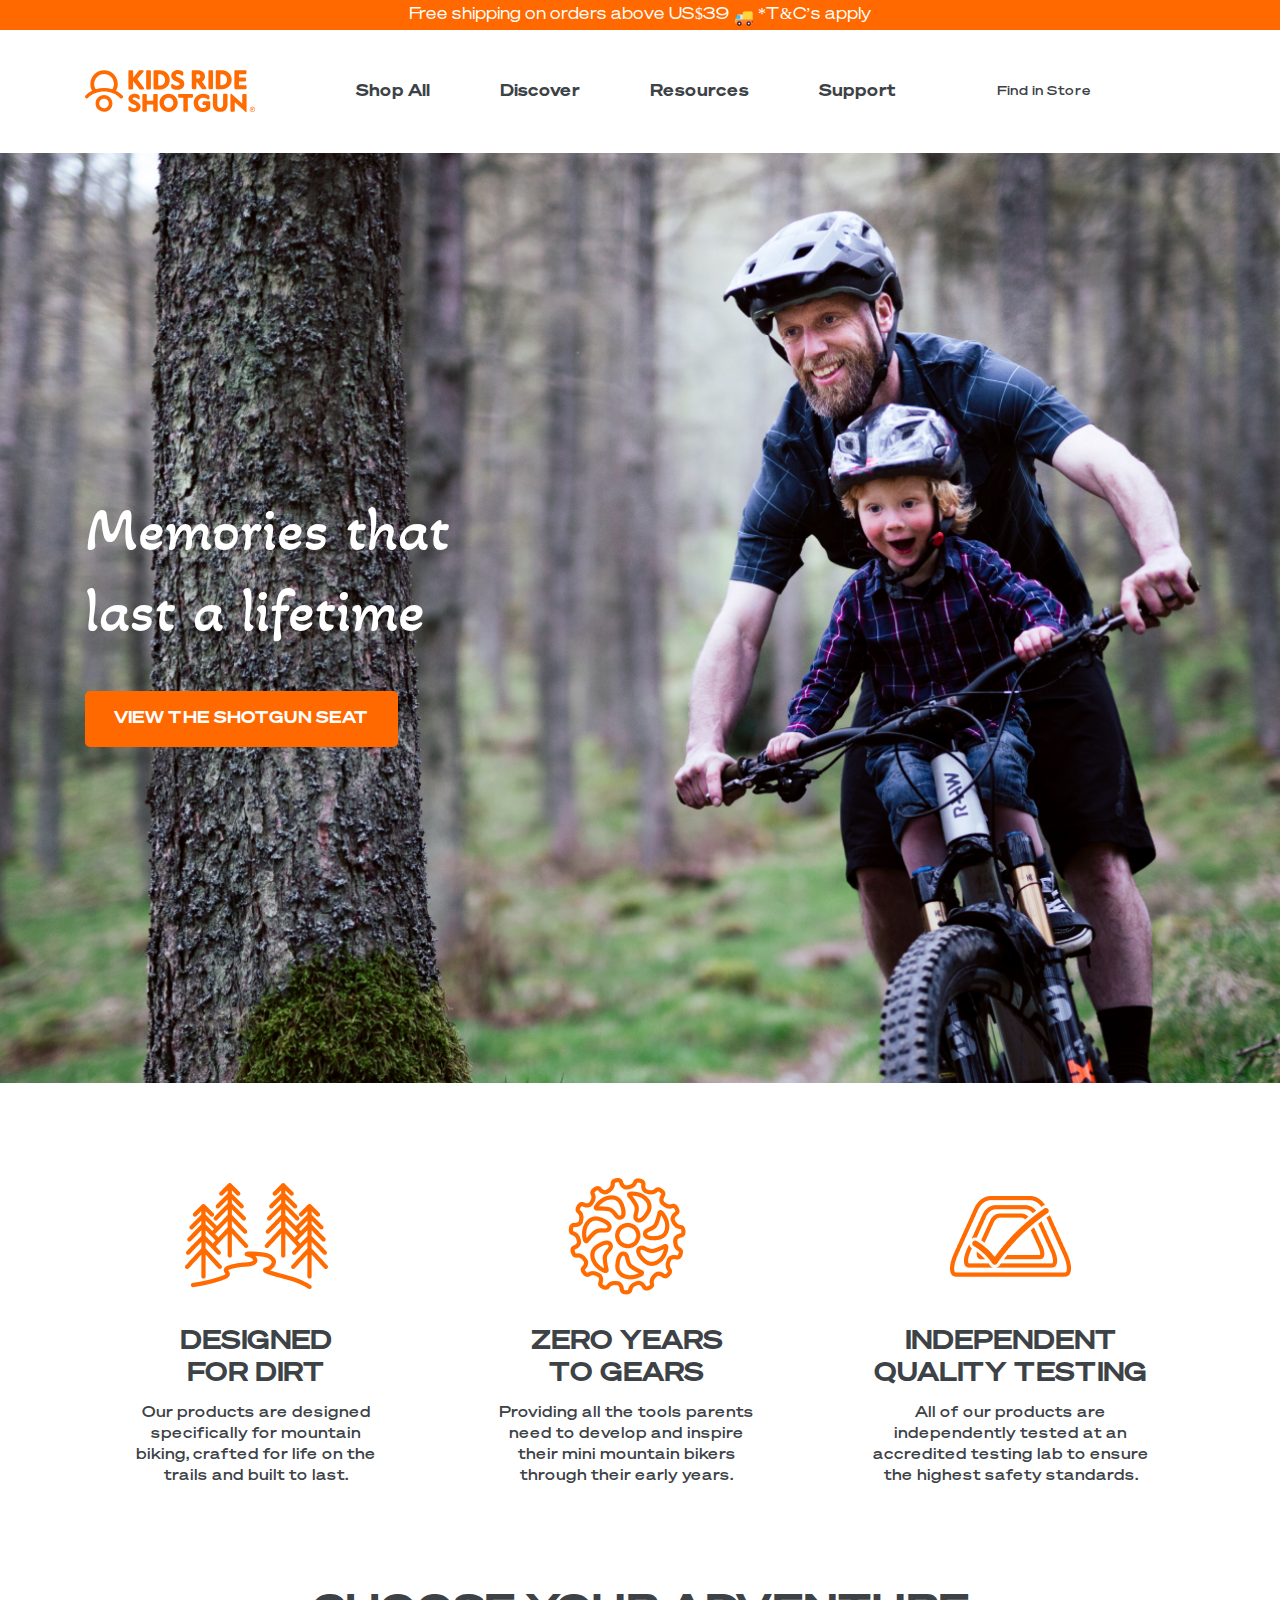
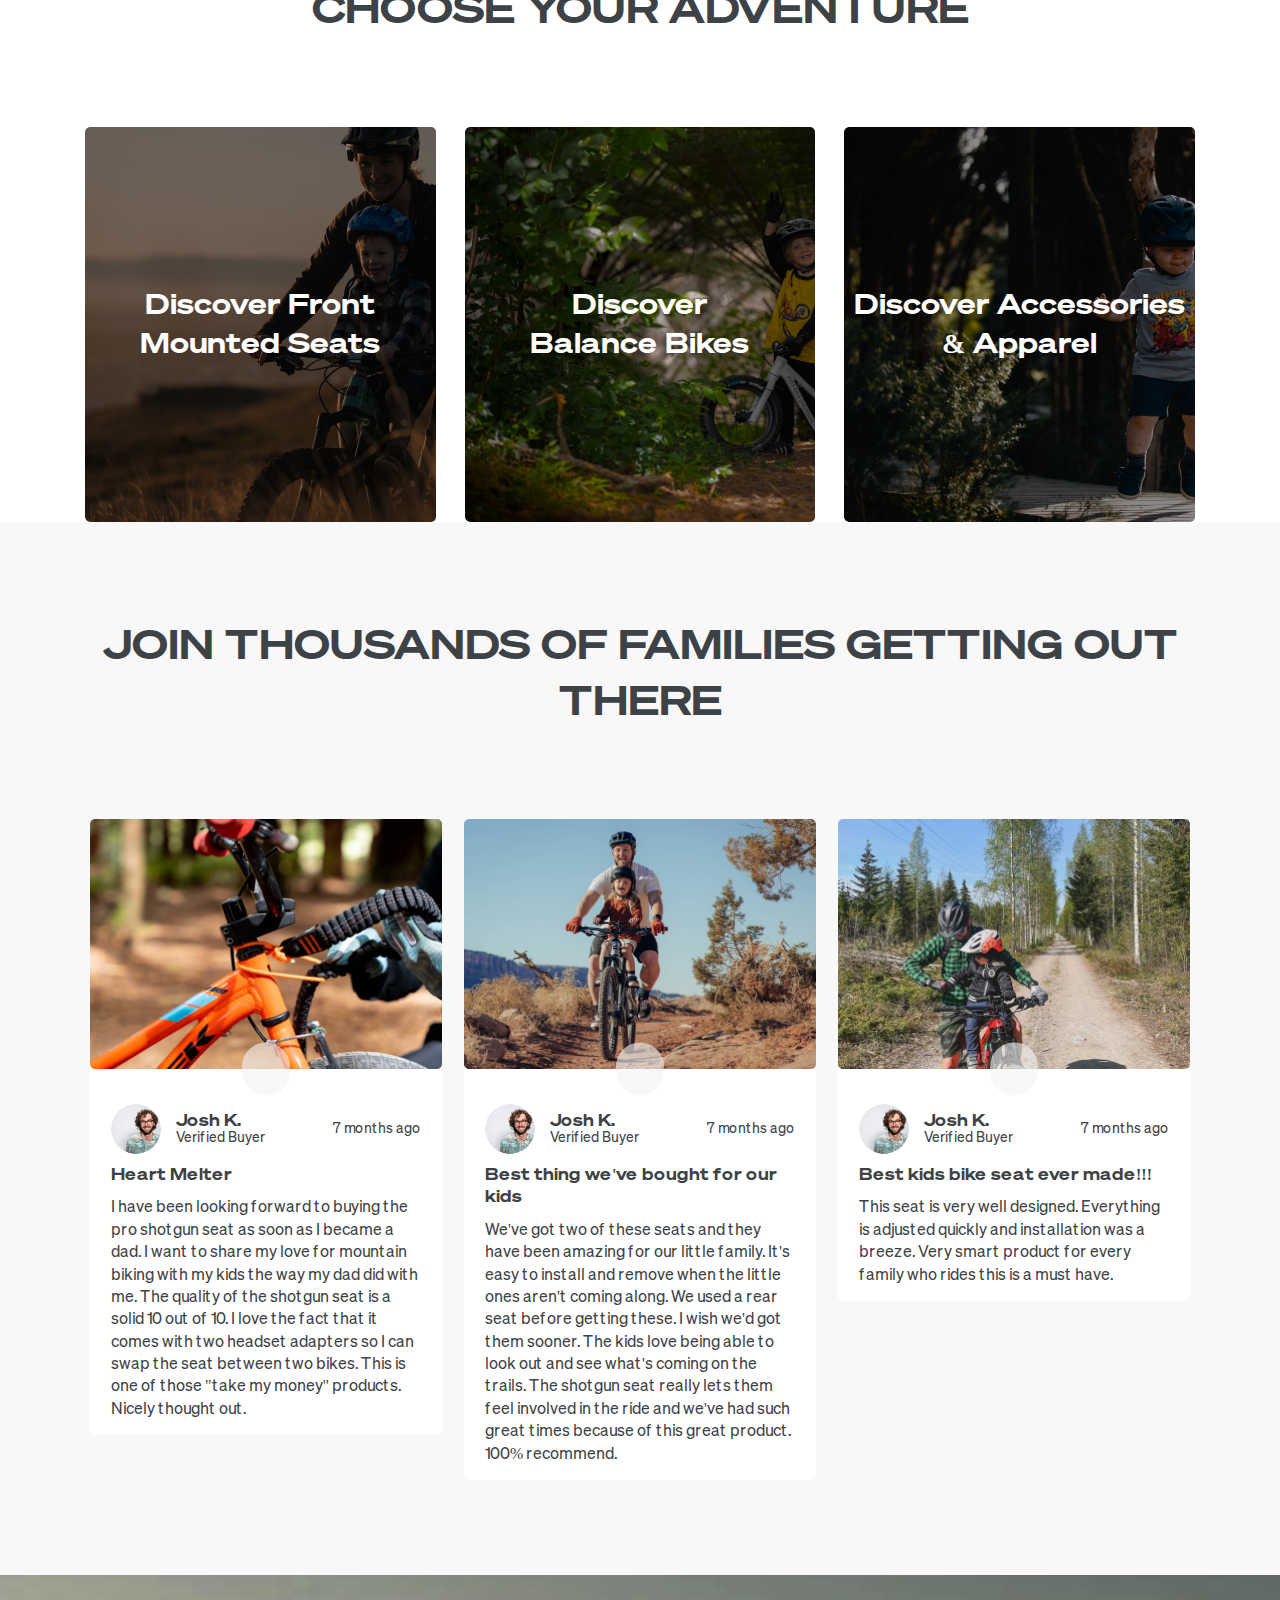
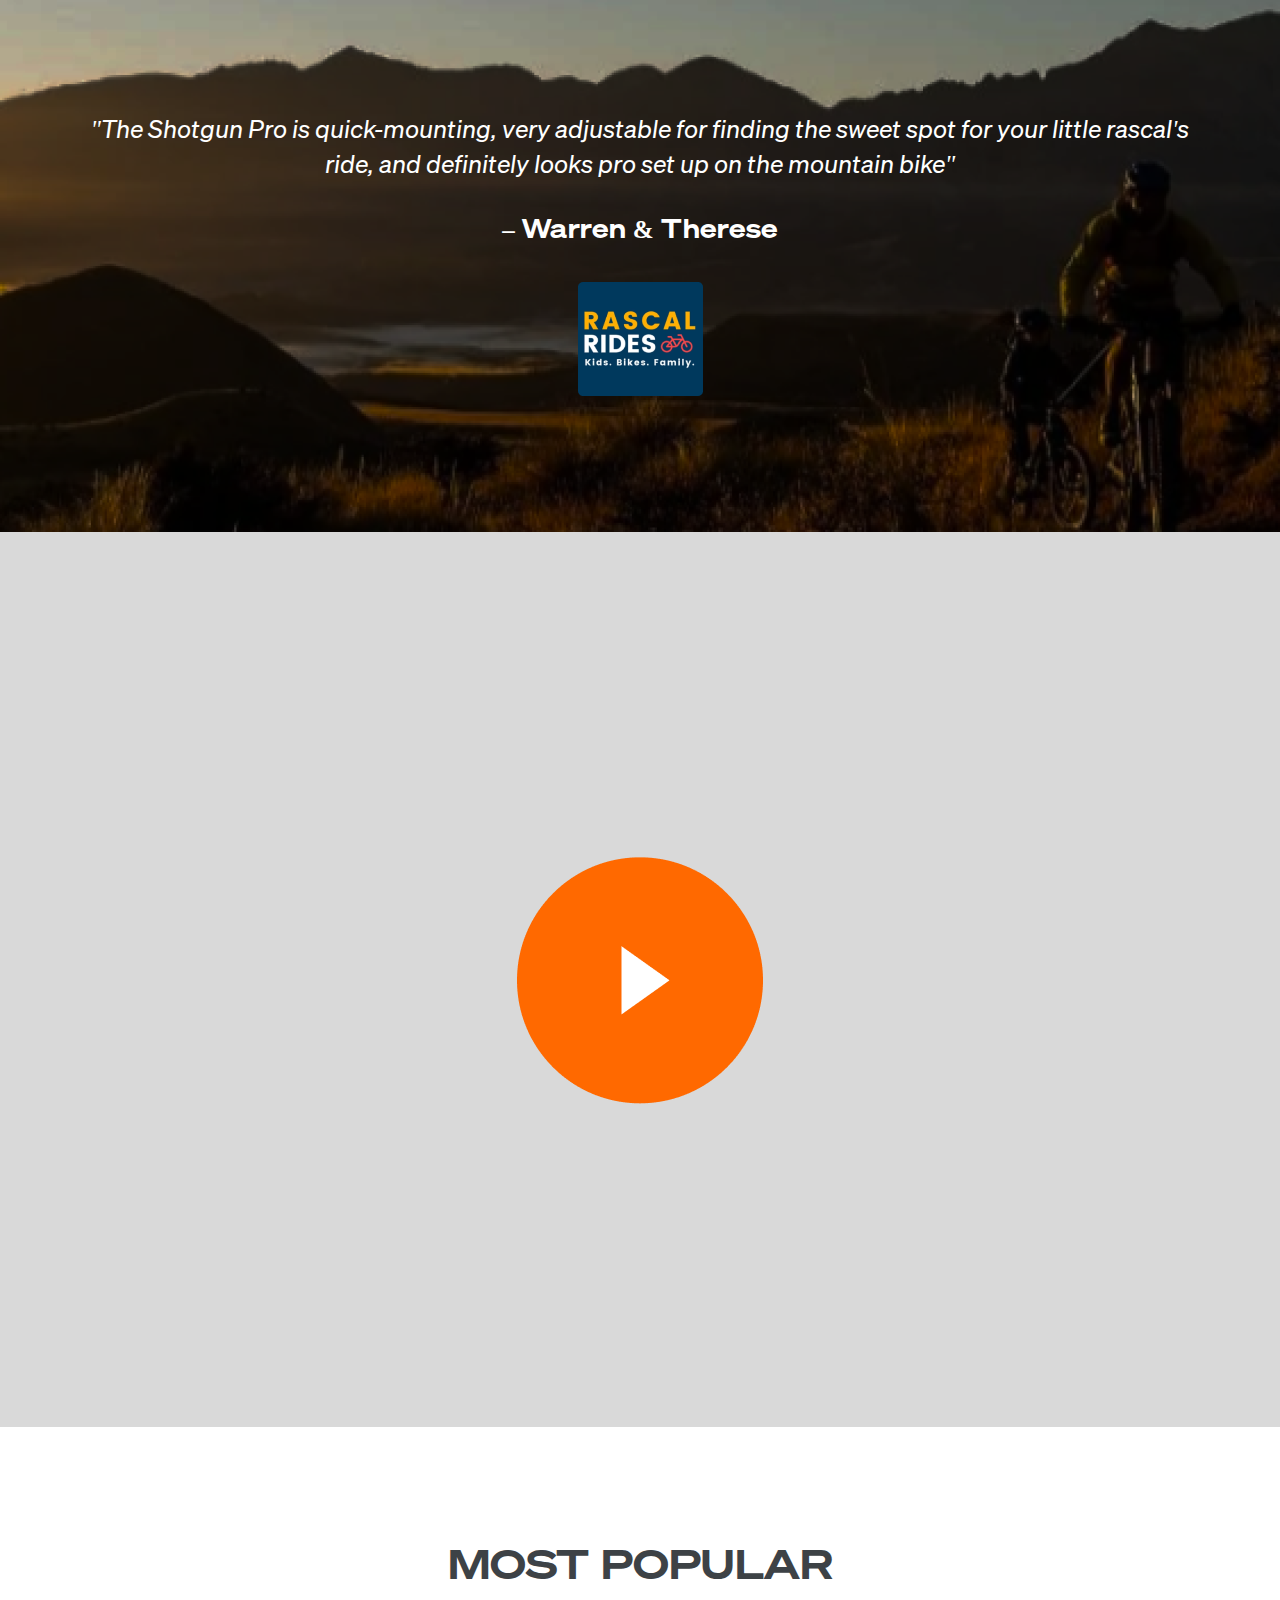
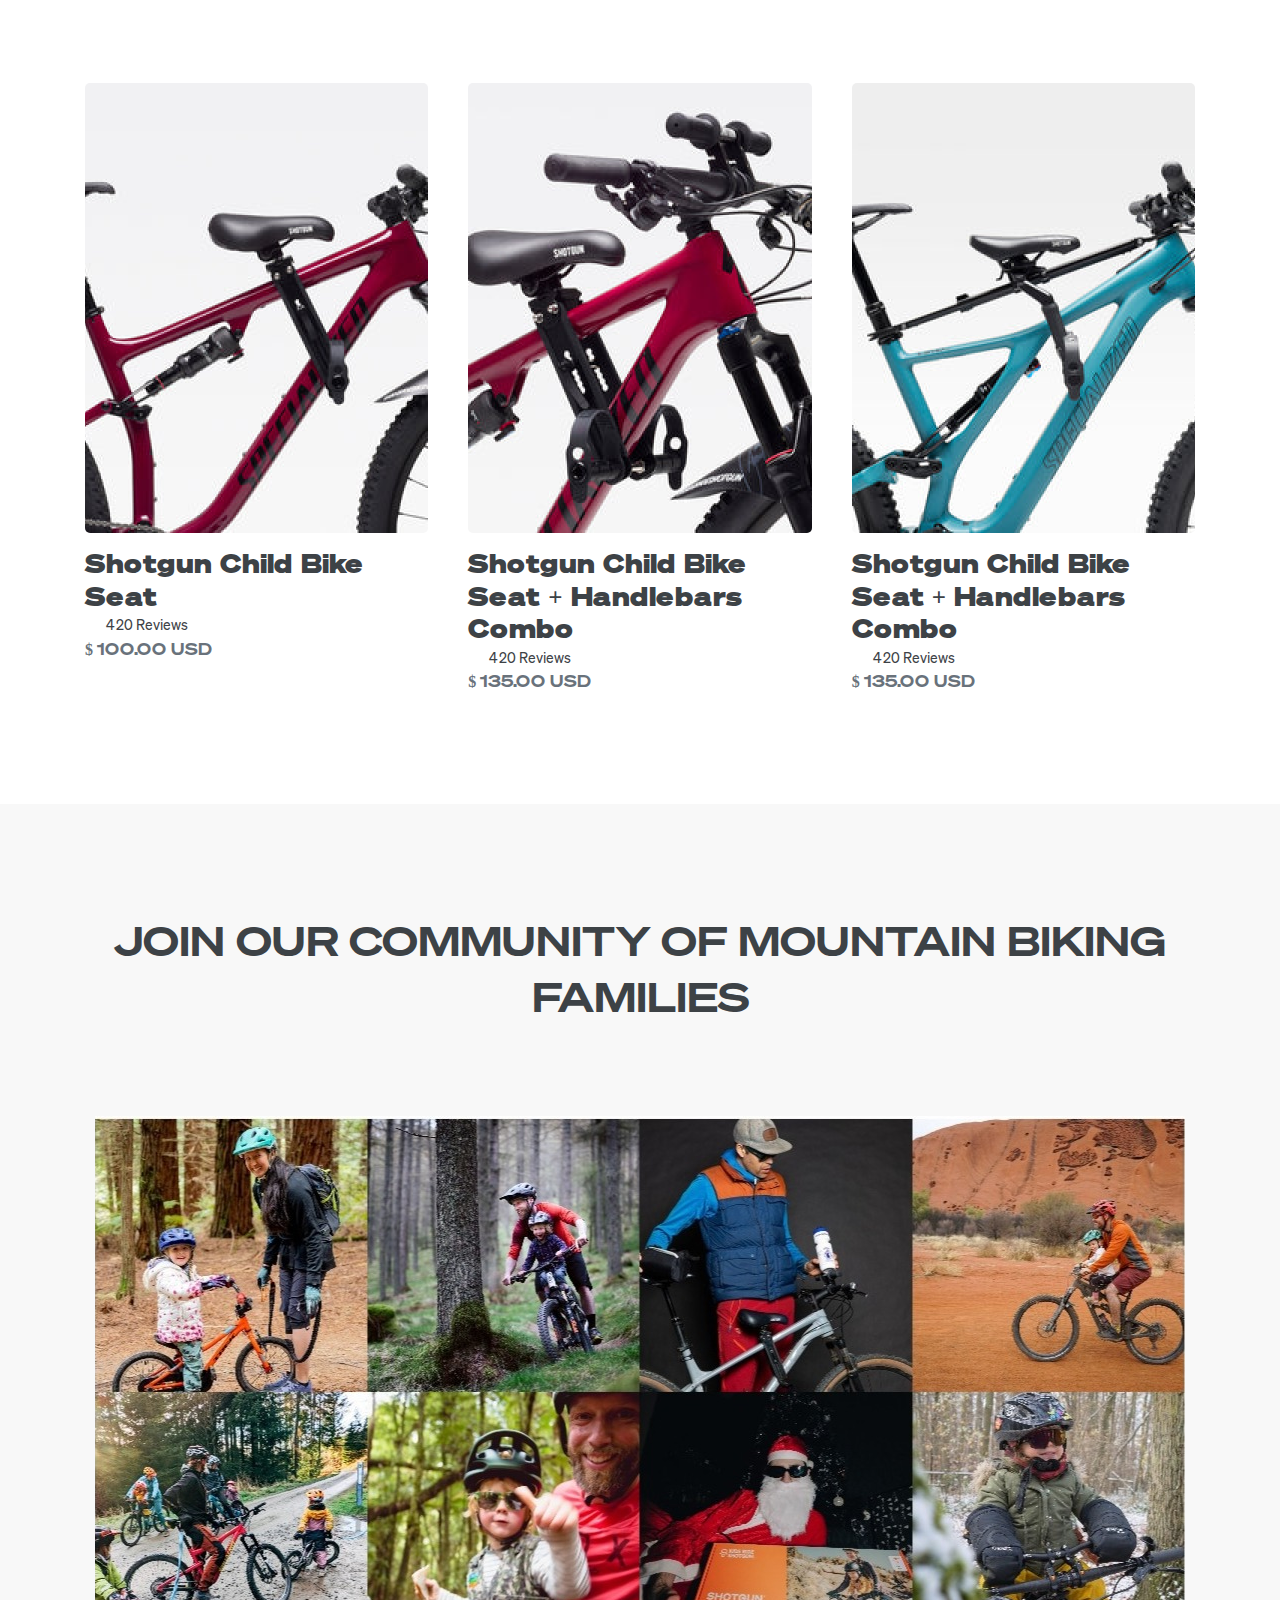
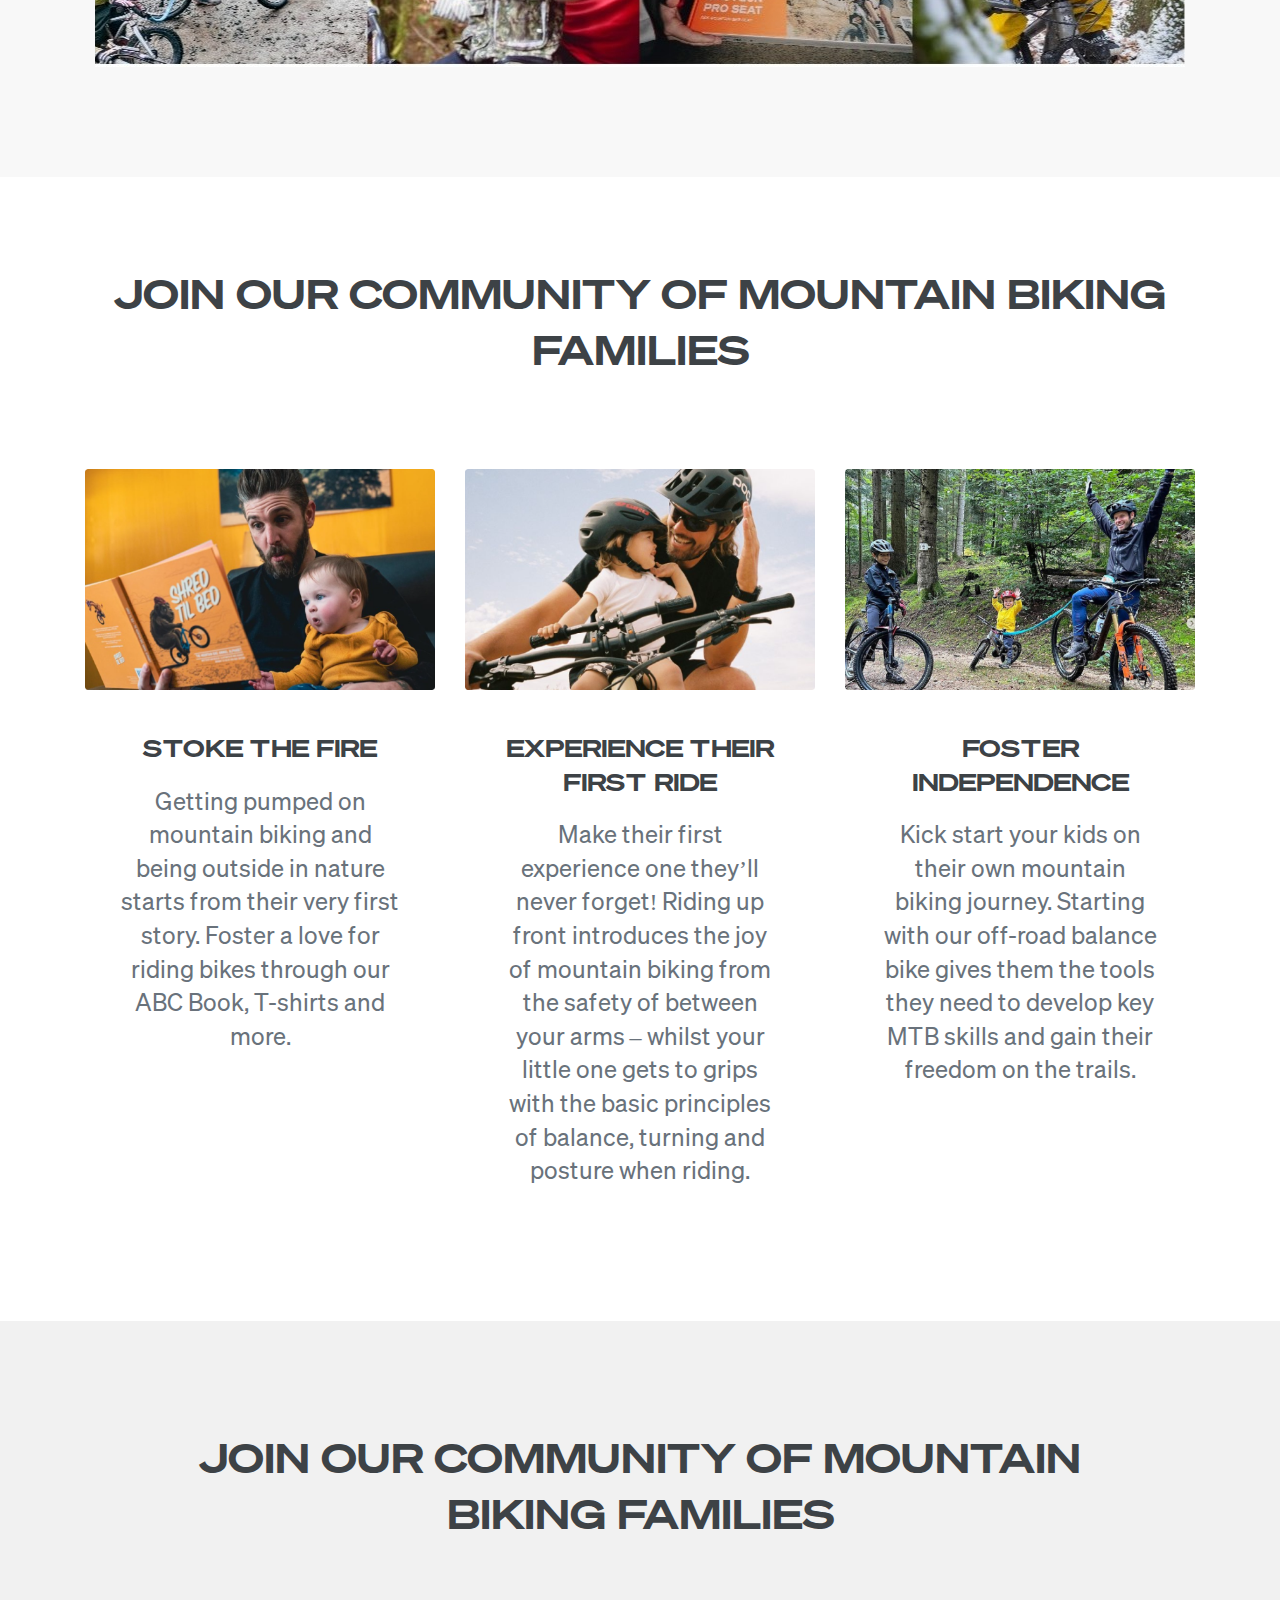
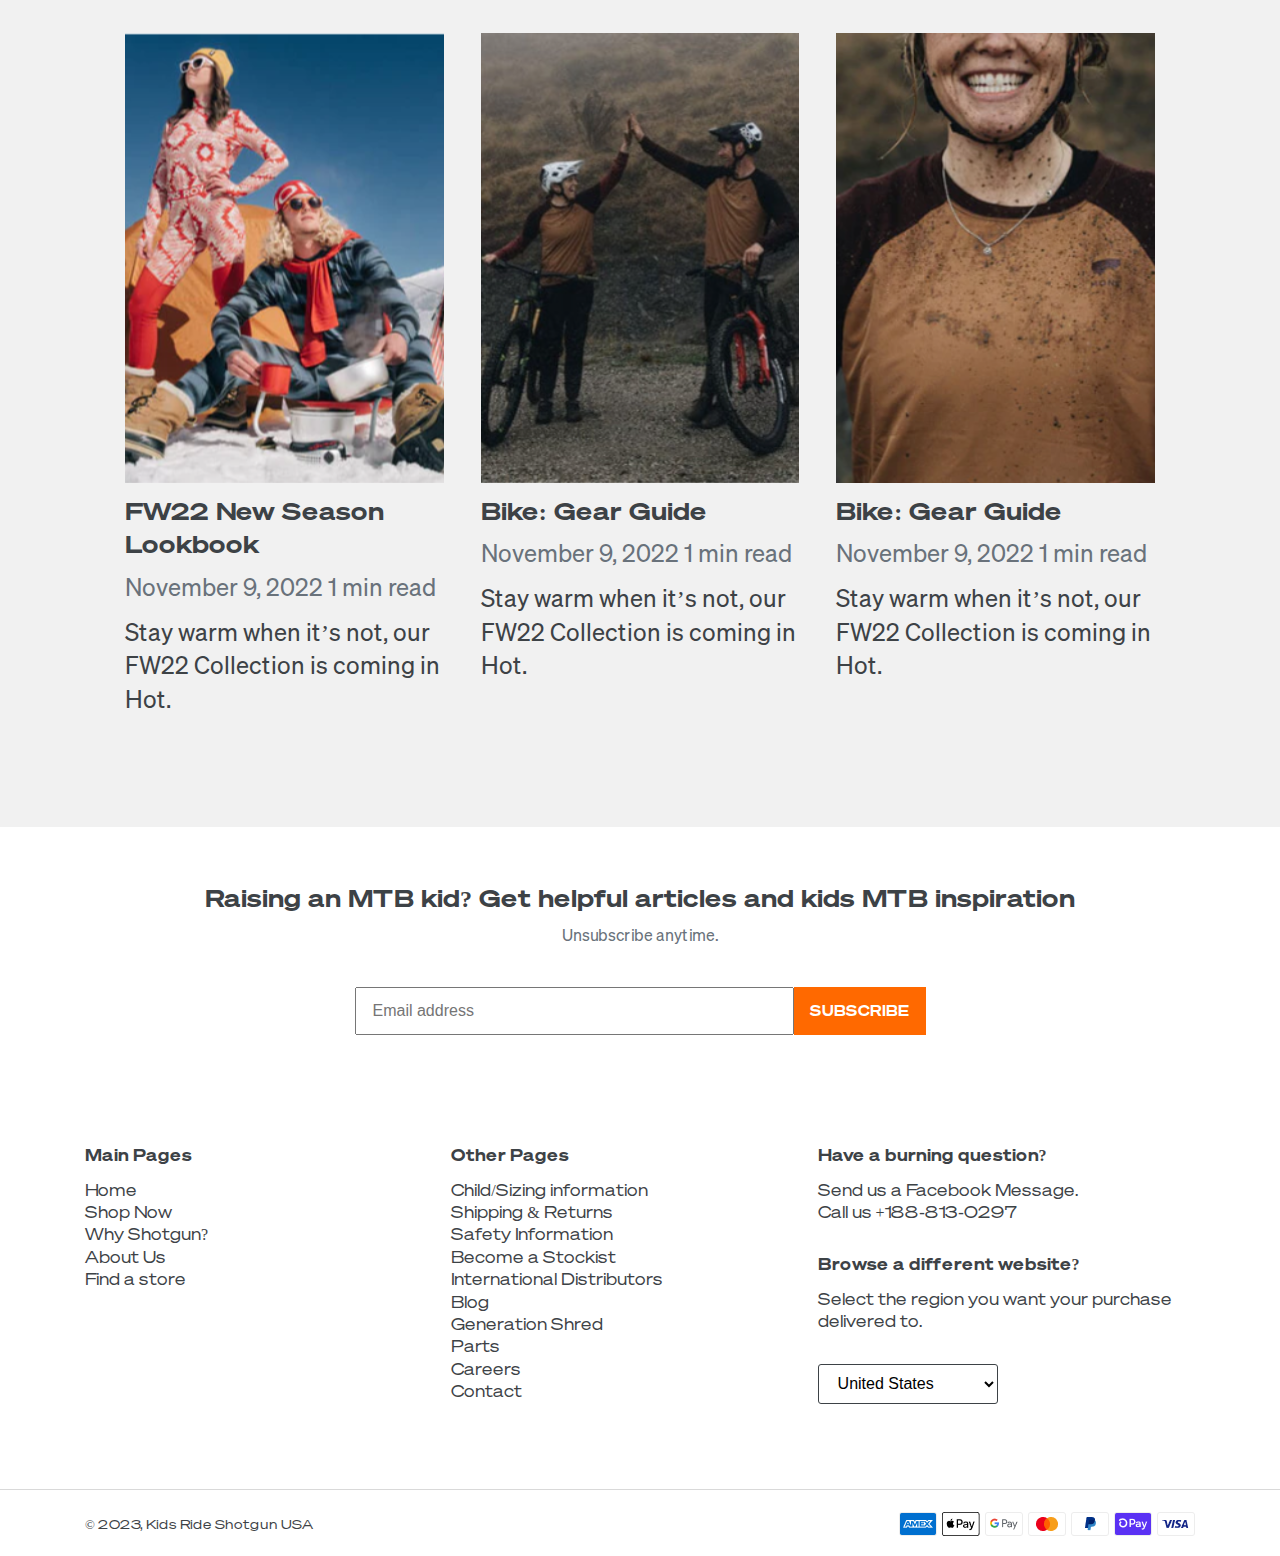
==== commit 5f776e97: "b" ====
--- a/index.html
+++ b/index.html
@@ -2,7 +2,7 @@
 <html lang="en">
   <head>
     <meta charset="utf-8" />
-    <title>Hello World!</title>
+    <title>Kids Ride | Shotgun</title>
     <meta
       name="viewport"
       content="width=device-width, initial-scale=1, shrink-to-fit=no"
@@ -86,11 +86,11 @@
                 </div>
 
                 <div class="header__right">
-                  <a href="#" class="hr-search-button">
+                  <a href="#" class="hr-search-btn">
                     <p>Find in Store</p>
                     <i class="far fa-search"></i>
                   </a>
-                  <a href="#" class="hr-card">
+                  <a href="#" class="hr-cart">
                     <i class="far fa-shopping-bag"></i>
                   </a>
                 </div>
@@ -108,7 +108,7 @@
           <div class="hero-slider hero-slider-active">
             <div class="hero-slide">
               <div class="hero-slide__background">
-                <img src="images/hero-slide-1-bg.png" alt="" />
+                <img class="img" src="images/hero-slide-1-bg.png" alt="" />
               </div>
               <div class="container">
                 <div class="hero-slide__inner">
@@ -129,7 +129,7 @@
         <!-- hero-section end -->
 
         <!-- ab-section -->
-        <section class="ab-section">
+        <section class="ab-section pb-0">
           <div class="container">
             <div class="ab-section__inner">
               <div class="ab-item__wrapper">
@@ -153,7 +153,10 @@
                     <img src="images/ab-2.png" alt="" />
                   </div>
                   <div class="ab-item__tc">
-                    <h3>ZERO YEARS TO GEARS</h3>
+                    <h3>
+                      ZERO YEARS <br />
+                      TO GEARS
+                    </h3>
                     <p>
                       Providing all the tools parents need to develop and
                       inspire their mini mountain bikers through their early
@@ -181,7 +184,7 @@
         <!-- ab-section-end -->
 
         <!-- adv-section -->
-        <section class="adv-section">
+        <section class="adv-section pb-0">
           <div class="container">
             <div class="adv-section__inner">
               <div
@@ -245,11 +248,11 @@
                   <div class="ttm-card__tc">
                     <div class="ttm-card__rating">
                       <ul>
-                        <li><i class="fab fa-star"></i></li>
-                        <li><i class="fab fa-star"></i></li>
-                        <li><i class="fab fa-star"></i></li>
-                        <li><i class="fab fa-star"></i></li>
-                        <li><i class="fab fa-star"></i></li>
+                        <li><i class="fas fa-star"></i></li>
+                        <li><i class="fas fa-star"></i></li>
+                        <li><i class="fas fa-star"></i></li>
+                        <li><i class="fas fa-star"></i></li>
+                        <li><i class="fas fa-star"></i></li>
                       </ul>
                     </div>
                     <div class="ttm-card__auth">
@@ -288,11 +291,11 @@
                   <div class="ttm-card__tc">
                     <div class="ttm-card__rating">
                       <ul>
-                        <li><i class="fab fa-star"></i></li>
-                        <li><i class="fab fa-star"></i></li>
-                        <li><i class="fab fa-star"></i></li>
-                        <li><i class="fab fa-star"></i></li>
-                        <li><i class="fab fa-star"></i></li>
+                        <li><i class="fas fa-star"></i></li>
+                        <li><i class="fas fa-star"></i></li>
+                        <li><i class="fas fa-star"></i></li>
+                        <li><i class="fas fa-star"></i></li>
+                        <li><i class="fas fa-star"></i></li>
                       </ul>
                     </div>
                     <div class="ttm-card__auth">
@@ -331,11 +334,11 @@
                   <div class="ttm-card__tc">
                     <div class="ttm-card__rating">
                       <ul>
-                        <li><i class="fab fa-star"></i></li>
-                        <li><i class="fab fa-star"></i></li>
-                        <li><i class="fab fa-star"></i></li>
-                        <li><i class="fab fa-star"></i></li>
-                        <li><i class="fab fa-star"></i></li>
+                        <li><i class="fas fa-star"></i></li>
+                        <li><i class="fas fa-star"></i></li>
+                        <li><i class="fas fa-star"></i></li>
+                        <li><i class="fas fa-star"></i></li>
+                        <li><i class="fas fa-star"></i></li>
                       </ul>
                     </div>
                     <div class="ttm-card__auth">
@@ -369,17 +372,25 @@
 
         <!-- asp-section -->
         <section class="asp-section">
-          <div class="asp-card">
-            <p>
-              <i
-                >"The Shotgun Pro is quick-mounting, very adjustable for finding
-                the sweet spot for your little rascal's ride, and definitely
-                looks pro set up on the mountain bike"
-              </i>
-            </p>
-            <h4>– Warren & Therese</h4>
-            <div class="a-img">
-              <img src="images/asp-a-img-1.png" alt="" />
+          <div
+            class="asp-item"
+            style="
+              background: url('images/asp-bg-1.png') no-repeat center
+                center/cover;
+            "
+          >
+            <div class="asp-item__inner">
+              <p>
+                <i
+                  >"The Shotgun Pro is quick-mounting, very adjustable for
+                  finding the sweet spot for your little rascal's ride, and
+                  definitely looks pro set up on the mountain bike"
+                </i>
+              </p>
+              <h4>– Warren & Therese</h4>
+              <div class="a-img">
+                <img src="images/asp-a-img-1.png" alt="" />
+              </div>
             </div>
           </div>
         </section>
@@ -388,7 +399,7 @@
         <!-- video-section -->
         <section class="video-section">
           <div class="video-full">
-            <a href="#" class="play-butotn">
+            <a href="#" class="play-button">
               <img src="images/video-play-button.png" alt="" />
             </a>
           </div>
@@ -396,7 +407,7 @@
         <!-- video-section-end -->
 
         <!-- popular-section -->
-        <section class="popular-section__inner">
+        <section class="popular-section">
           <div class="container">
             <div class="popular-section__inner">
               <div
@@ -415,15 +426,15 @@
                     <h3>Shotgun Child Bike Seat</h3>
                     <div class="pop-rating">
                       <ul>
-                        <li><i class="fab fa-star"></i></li>
-                        <li><i class="fab fa-star"></i></li>
-                        <li><i class="fab fa-star"></i></li>
-                        <li><i class="fab fa-star"></i></li>
-                        <li><i class="fab fa-star"></i></li>
+                        <li><i class="fas fa-star"></i></li>
+                        <li><i class="fas fa-star"></i></li>
+                        <li><i class="fas fa-star"></i></li>
+                        <li><i class="fas fa-star"></i></li>
+                        <li><i class="fas fa-star"></i></li>
                       </ul>
                       <p>420 Reviews</p>
                     </div>
-                    <h1>$ 100.00 USD</h1>
+                    <h6>$ 100.00 USD</h6>
                   </div>
                 </div>
                 <!-- popular-card-end -->
@@ -436,15 +447,15 @@
                     <h3>Shotgun Child Bike Seat + Handlebars Combo</h3>
                     <div class="pop-rating">
                       <ul>
-                        <li><i class="fab fa-star"></i></li>
-                        <li><i class="fab fa-star"></i></li>
-                        <li><i class="fab fa-star"></i></li>
-                        <li><i class="fab fa-star"></i></li>
-                        <li><i class="fab fa-star"></i></li>
+                        <li><i class="fas fa-star"></i></li>
+                        <li><i class="fas fa-star"></i></li>
+                        <li><i class="fas fa-star"></i></li>
+                        <li><i class="fas fa-star"></i></li>
+                        <li><i class="fas fa-star"></i></li>
                       </ul>
                       <p>420 Reviews</p>
                     </div>
-                    <h1>$ 135.00 USD</h1>
+                    <h6>$ 135.00 USD</h6>
                   </div>
                 </div>
                 <!-- popular-card-end -->
@@ -457,15 +468,15 @@
                     <h3>Shotgun Child Bike Seat + Handlebars Combo</h3>
                     <div class="pop-rating">
                       <ul>
-                        <li><i class="fab fa-star"></i></li>
-                        <li><i class="fab fa-star"></i></li>
-                        <li><i class="fab fa-star"></i></li>
-                        <li><i class="fab fa-star"></i></li>
-                        <li><i class="fab fa-star"></i></li>
+                        <li><i class="fas fa-star"></i></li>
+                        <li><i class="fas fa-star"></i></li>
+                        <li><i class="fas fa-star"></i></li>
+                        <li><i class="fas fa-star"></i></li>
+                        <li><i class="fas fa-star"></i></li>
                       </ul>
                       <p>420 Reviews</p>
                     </div>
-                    <h1>$ 135.00 USD</h1>
+                    <h6>$ 135.00 USD</h6>
                   </div>
                 </div>
                 <!-- popular-card-end -->
@@ -629,116 +640,131 @@
         </section>
         <!-- blog-section-end -->
 
-        <!-- footer-section -->
-        <div class="footer-section">
-          <div class="footer-top__outer">
-            <div class="container">
-              <div class="footer-top">
-                <div class="footer-top__column">
-                  <h4>Main Pages</h4>
-                  <ul class="footer-menu">
-                    <li><a href="#">Home</a></li>
-                    <li><a href="#">Shop Now</a></li>
-                    <li><a href="#">Why Shotgun?</a></li>
-                    <li><a href="#">About Us</a></li>
-                    <li><a href="#">Find a store</a></li>
-                  </ul>
-                </div>
-                <div class="footer-top__column">
-                  <h4>Other Pages</h4>
-                  <ul class="footer-menu">
-                    <li><a href="#">Child/Sizing information</a></li>
-                    <li><a href="#">Shipping & Returns</a></li>
-                    <li><a href="#">Safety Information</a></li>
-                    <li><a href="#">Become a Stockist</a></li>
-                    <li><a href="#">International Distributors</a></li>
-                    <li><a href="#">Blog</a></li>
-                    <li><a href="#">Generation Shred</a></li>
-                    <li><a href="#">Parts</a></li>
-                    <li><a href="#">Careers</a></li>
-                    <li><a href="#">Contact</a></li>
-                  </ul>
-                </div>
-                <div class="footer-top__column">
-                  <h4>Have a burning question?</h4>
-                  <ul class="footer-menu">
-                    <li><a href="#">Send us a Facebook Message.</a></li>
-                    <li><a href="#">Call us +188-813-0297</a></li>
-                  </ul>
-                  <h4>Browse a different website?</h4>
-                  <ul class="footer-menu">
-                    <li>
-                      <a href="#"
-                        >Select the region you want your purchase delivered
-                        to.</a
-                      >
-                    </li>
-                  </ul>
-                  <select class="df-select">
-                    <option>United States</option>
-                    <option>United Kingdom</option>
-                    <option>Canada</option>
-                  </select>
-                </div>
-              </div>
-            </div>
-          </div>
-          <div class="footer__bottom__outer">
-            <div class="container">
-              <div class="footer__bottom">
-                <div class="footer__bottom__left">
-                  <ul class="fs-menu">
-                    <li>
-                      <a href="#"><i class="fab fa-intagrame"></i></a>
-                    </li>
-                    <li>
-                      <a href="#"><i class="fab fa-pinterest"></i></a>
-                    </li>
-                    <li>
-                      <a href="#"><i class="fab fa-facebook-square"></i></a>
-                    </li>
-                    <li>
-                      <a href="#"><i class="fab fa-youtube-square"></i></a>
-                    </li>
-                  </ul>
-                  <p class="copy-right">
-                    © 2023, <a href="#">Kids Ride Shotgun USA</a>
-                  </p>
-                </div>
-                <div class="payment-methods">
-                  <div class="payment-method-single">
-                    <img src="images/payment-method-1.png" alt="" class="img" />
-                  </div>
-                  <div class="payment-method-single">
-                    <img src="images/payment-method-2.png" alt="" class="img" />
-                  </div>
-                  <div class="payment-method-single">
-                    <img src="images/payment-method-3.png" alt="" class="img" />
-                  </div>
-                  <div class="payment-method-single">
-                    <img src="images/payment-method-4.png" alt="" class="img" />
-                  </div>
-                  <div class="payment-method-single">
-                    <img src="images/payment-method-5.png" alt="" class="img" />
-                  </div>
-                  <div class="payment-method-single">
-                    <img src="images/payment-method-6.png" alt="" class="img" />
-                  </div>
-                  <div class="payment-method-single">
-                    <img src="images/payment-method-7.png" alt="" class="img" />
-                  </div>
-                </div>
-              </div>
-            </div>
-          </div>
-        </div>
-        <!-- footer-section-end -->
+        <!-- cta-section -->
+        <section class="cta-section">
+          <div class="container">
+            <div class="cta-section__inner">
+              <div class="cta-section__title cont-blk cont-blk--center">
+                <h3>
+                  Raising an MTB kid? Get helpful articles and kids MTB
+                  inspiration
+                </h3>
+                <p>Unsubscribe anytime.</p>
+              </div>
+              <div class="cta-form">
+                <input type="text" class="input" placeholder="Email address" />
+                <button class="submit">SUBSCRIBE</button>
+              </div>
+            </div>
+          </div>
+        </section>
+        <!-- cta-section-end -->
       </main>
       <!-- main end -->
 
       <!-- footer-section -->
-      <footer class="footer-section"></footer>
-      <!--End footer-section -->
+      <div class="footer-section">
+        <div class="footer-top__outer">
+          <div class="container">
+            <div class="footer-top">
+              <div class="footer-top__column">
+                <h4>Main Pages</h4>
+                <ul class="footer-menu">
+                  <li><a href="#">Home</a></li>
+                  <li><a href="#">Shop Now</a></li>
+                  <li><a href="#">Why Shotgun?</a></li>
+                  <li><a href="#">About Us</a></li>
+                  <li><a href="#">Find a store</a></li>
+                </ul>
+              </div>
+              <div class="footer-top__column">
+                <h4>Other Pages</h4>
+                <ul class="footer-menu">
+                  <li><a href="#">Child/Sizing information</a></li>
+                  <li><a href="#">Shipping & Returns</a></li>
+                  <li><a href="#">Safety Information</a></li>
+                  <li><a href="#">Become a Stockist</a></li>
+                  <li><a href="#">International Distributors</a></li>
+                  <li><a href="#">Blog</a></li>
+                  <li><a href="#">Generation Shred</a></li>
+                  <li><a href="#">Parts</a></li>
+                  <li><a href="#">Careers</a></li>
+                  <li><a href="#">Contact</a></li>
+                </ul>
+              </div>
+              <div class="footer-top__column">
+                <h4>Have a burning question?</h4>
+                <ul class="footer-menu">
+                  <li><a href="#">Send us a Facebook Message.</a></li>
+                  <li><a href="#">Call us +188-813-0297</a></li>
+                </ul>
+                <h4>Browse a different website?</h4>
+                <ul class="footer-menu">
+                  <li>
+                    <a href="#"
+                      >Select the region you want your purchase delivered to.</a
+                    >
+                  </li>
+                </ul>
+                <select class="df-select">
+                  <option>United States</option>
+                  <option>United Kingdom</option>
+                  <option>Canada</option>
+                </select>
+              </div>
+            </div>
+          </div>
+        </div>
+        <div class="footer__bottom__outer">
+          <div class="container">
+            <div class="footer__bottom">
+              <div class="footer__bottom__left">
+                <ul class="fs-menu">
+                  <li>
+                    <a href="#"><i class="fab fa-instagram"></i></a>
+                  </li>
+                  <li>
+                    <a href="#"><i class="fab fa-pinterest"></i></a>
+                  </li>
+                  <li>
+                    <a href="#"><i class="fab fa-facebook-square"></i></a>
+                  </li>
+                  <li>
+                    <a href="#"><i class="fab fa-youtube-square"></i></a>
+                  </li>
+                </ul>
+                <p class="copy-right">
+                  © 2023, <a href="#">Kids Ride Shotgun USA</a>
+                </p>
+              </div>
+              <div class="f-payment-methods">
+                <div class="f-payment-method-single">
+                  <img src="images/payment-method-1.png" alt="" class="img" />
+                </div>
+                <div class="f-payment-method-single">
+                  <img src="images/payment-method-2.png" alt="" class="img" />
+                </div>
+                <div class="f-payment-method-single">
+                  <img src="images/payment-method-3.png" alt="" class="img" />
+                </div>
+                <div class="f-payment-method-single">
+                  <img src="images/payment-method-4.png" alt="" class="img" />
+                </div>
+                <div class="f-payment-method-single">
+                  <img src="images/payment-method-5.png" alt="" class="img" />
+                </div>
+                <div class="f-payment-method-single">
+                  <img src="images/payment-method-6.png" alt="" class="img" />
+                </div>
+                <div class="f-payment-method-single">
+                  <img src="images/payment-method-7.png" alt="" class="img" />
+                </div>
+              </div>
+            </div>
+          </div>
+        </div>
+      </div>
+      <!-- footer-section-end -->
     </div>
     <!-- main-wrap -->
 
--- a/css/default-edit.css
+++ b/css/default-edit.css
@@ -1,4 +1,23 @@
+/* buttons */
+.default-button {
+    font-size: 16px;
+    min-height: 56px;
+    padding: 5px 29px;
+    border-radius: 5px;
+    font-weight: 700;
+    background: var(--theme__color1);
+    color: #fff;
+    display: inline-flex;
+    align-items: center;
+    justify-content: center;
+    text-align: center;
+}
+/* buttons-end */
+
 /* small-tools */
+.pb-0 {
+    padding-bottom: 0 !important;
+}
 .underline {
     text-decoration: underline !important;
 }
--- a/style.css
+++ b/style.css
@@ -161,19 +161,185 @@
   font-display: swap;
 }
 
+@font-face {
+  font-family: 'Sohne';
+  src: url('webfonts/Sohne-KraftigKursiv.woff2') format('woff2'),
+      url('webfonts/Sohne-KraftigKursiv.woff') format('woff'),
+      url('webfonts/Sohne-KraftigKursiv.ttf') format('truetype');
+  font-weight: 500;
+  font-style: italic;
+  font-display: swap;
+}
+
+@font-face {
+  font-family: 'Sohne';
+  src: url('webfonts/Sohne-Kraftig.woff2') format('woff2'),
+      url('webfonts/Sohne-Kraftig.woff') format('woff'),
+      url('webfonts/Sohne-Kraftig.ttf') format('truetype');
+  font-weight: 500;
+  font-style: normal;
+  font-display: swap;
+}
+
+@font-face {
+  font-family: 'Sohne';
+  src: url('webfonts/Sohne-LeichtKursiv.woff2') format('woff2'),
+      url('webfonts/Sohne-LeichtKursiv.woff') format('woff'),
+      url('webfonts/Sohne-LeichtKursiv.ttf') format('truetype');
+  font-weight: 300;
+  font-style: italic;
+  font-display: swap;
+}
+
+@font-face {
+  font-family: 'Sohne';
+  src: url('webfonts/Sohne-FettKursiv.woff2') format('woff2'),
+      url('webfonts/Sohne-FettKursiv.woff') format('woff'),
+      url('webfonts/Sohne-FettKursiv.ttf') format('truetype');
+  font-weight: 900;
+  font-style: italic;
+  font-display: swap;
+}
+
+@font-face {
+  font-family: 'Sohne';
+  src: url('webfonts/Sohne-HalbfettKursiv.woff2') format('woff2'),
+      url('webfonts/Sohne-HalbfettKursiv.woff') format('woff'),
+      url('webfonts/Sohne-HalbfettKursiv.ttf') format('truetype');
+  font-weight: normal;
+  font-style: italic;
+  font-display: swap;
+}
+
+@font-face {
+  font-family: 'Sohne';
+  src: url('webfonts/Sohne-Leicht.woff2') format('woff2'),
+      url('webfonts/Sohne-Leicht.woff') format('woff'),
+      url('webfonts/Sohne-Leicht.ttf') format('truetype');
+  font-weight: 300;
+  font-style: normal;
+  font-display: swap;
+}
+
+@font-face {
+  font-family: 'Sohne';
+  src: url('webfonts/Sohne-Halbfett.woff2') format('woff2'),
+      url('webfonts/Sohne-Halbfett.woff') format('woff'),
+      url('webfonts/Sohne-Halbfett.ttf') format('truetype');
+  font-weight: normal;
+  font-style: normal;
+  font-display: swap;
+}
+
+@font-face {
+  font-family: 'Sohne';
+  src: url('webfonts/Sohne-Fett.woff2') format('woff2'),
+      url('webfonts/Sohne-Fett.woff') format('woff'),
+      url('webfonts/Sohne-Fett.ttf') format('truetype');
+  font-weight: 900;
+  font-style: normal;
+  font-display: swap;
+}
+
+@font-face {
+  font-family: 'Sohne';
+  src: url('webfonts/Sohne-Extraleicht.woff2') format('woff2'),
+      url('webfonts/Sohne-Extraleicht.woff') format('woff'),
+      url('webfonts/Sohne-Extraleicht.ttf') format('truetype');
+  font-weight: 300;
+  font-style: normal;
+  font-display: swap;
+}
+
+@font-face {
+  font-family: 'Sohne';
+  src: url('webfonts/Sohne-Buch.woff2') format('woff2'),
+      url('webfonts/Sohne-Buch.woff') format('woff'),
+      url('webfonts/Sohne-Buch.ttf') format('truetype');
+  font-weight: normal;
+  font-style: normal;
+  font-display: swap;
+}
+
+@font-face {
+  font-family: 'Sohne';
+  src: url('webfonts/Sohne-BuchKursiv.woff2') format('woff2'),
+      url('webfonts/Sohne-BuchKursiv.woff') format('woff'),
+      url('webfonts/Sohne-BuchKursiv.ttf') format('truetype');
+  font-weight: normal;
+  font-style: italic;
+  font-display: swap;
+}
+
+@font-face {
+  font-family: 'Sohne';
+  src: url('webfonts/Sohne-ExtraleichtKursiv.woff2') format('woff2'),
+      url('webfonts/Sohne-ExtraleichtKursiv.woff') format('woff'),
+      url('webfonts/Sohne-ExtraleichtKursiv.ttf') format('truetype');
+  font-weight: 300;
+  font-style: italic;
+  font-display: swap;
+}
+
+@font-face {
+  font-family: 'Sohne';
+  src: url('webfonts/Sohne-ExtrafettKursiv.woff2') format('woff2'),
+      url('webfonts/Sohne-ExtrafettKursiv.woff') format('woff'),
+      url('webfonts/Sohne-ExtrafettKursiv.ttf') format('truetype');
+  font-weight: 900;
+  font-style: italic;
+  font-display: swap;
+}
+
+@font-face {
+  font-family: 'Sohne';
+  src: url('webfonts/Sohne-DreiviertelfettKursiv.woff2') format('woff2'),
+      url('webfonts/Sohne-DreiviertelfettKursiv.woff') format('woff'),
+      url('webfonts/Sohne-DreiviertelfettKursiv.ttf') format('truetype');
+  font-weight: bold;
+  font-style: italic;
+  font-display: swap;
+}
+
+@font-face {
+  font-family: 'Sohne';
+  src: url('webfonts/Sohne-Extrafett.woff2') format('woff2'),
+      url('webfonts/Sohne-Extrafett.woff') format('woff'),
+      url('webfonts/Sohne-Extrafett.ttf') format('truetype');
+  font-weight: 900;
+  font-style: normal;
+  font-display: swap;
+}
+
+@font-face {
+  font-family: 'Sohne';
+  src: url('webfonts/Sohne-Dreiviertelfett.woff2') format('woff2'),
+      url('webfonts/Sohne-Dreiviertelfett.woff') format('woff'),
+      url('webfonts/Sohne-Dreiviertelfett.ttf') format('truetype');
+  font-weight: bold;
+  font-style: normal;
+  font-display: swap;
+}
+
+
 
 :root {
-  --theme__color1: #fff;
+  --theme__color1: #FF6900;
+  --color: #3D4246;
   --sohneBreit: 'Sohne Breit';
+  --sohne: 'Sohne';
   --akaya-kanadaka: 'Akaya Kanadaka', cursive;
 }
 *,::before,::after {
   box-sizing: border-box;
+  padding: 0;
+  margin: 0;
 }
 body {
   font-size: 16px;
-  line-height: 1.5;
+  line-height: 1.4;
   background-color: #fff;
+  color: var(--color);
   overflow-x: hidden;
   word-wrap: break-word;
   word-break: normal;
@@ -242,6 +408,31 @@
   width: 100%;
   overflow: hidden;
 }
+.container {
+  padding: 0 15px;
+  margin: 0 auto;
+  width: 100%;
+}
+@media (max-width: 575px) {
+  .container {
+    max-width: 100%;
+  }
+}
+@media (max-width: 767px) and (min-width: 576px) {
+  .container {
+    max-width: 540px;
+  }
+}
+@media (max-width: 991px) and (min-width: 768px) {
+  .container {
+    max-width: 720px;
+  }
+}
+@media (max-width: 1199px) and (min-width: 992px) {
+  .container {
+    max-width: 960px;
+  }
+}
 @media (max-width: 1799px) and (min-width: 1200px) {
   .container {
     max-width: 1140px;
@@ -250,14 +441,6 @@
 @media (min-width: 1800px) {
   .container {
     max-width: 1745px;
-  }
-}
-main {
-  margin-top: 70px;
-}
-@media (max-width: 575px) {
-  main {
-  margin-top: 50px;
   }
 }
 
@@ -272,47 +455,82 @@
   width: 100%;
   z-index: 100;
 }
+.header-in {
+
+}
+.header__top {
+  padding: 3px 0;
+  background: var(--theme__color1);
+  color: #fff;
+}
+.header__top__inner {
+  text-align: center;
+}
+.header__top p {
+  text-align: center;
+} 
+.header__top p .truck {
+
+}
+
+.header__main {
+  padding: 40px 0;
+}
+.header__main__inner {
+  display: flex;
+  align-items: center;
+  justify-content: space-between;
+} 
+.header__logo {
+
+}
+.header__logo img {
+
+}
+.main__menu {
+
+}
+.main__menu > ul {
+  gap: 70px;
+  display: flex;
+  align-items: center;
+  justify-content: center;
+  text-align: center;
+}
+.main__menu > ul > li {
+
+}
+.main__menu > ul > li > a {
+  font-weight: 700;
+}
+.main__menu > ul > li > a:hover {
+  color: var(--theme__color1);
+}
+
+.header__right {
+  display: flex;
+  align-items: center;
+}
+.hr-search-btn {
+  gap: 48px;
+  font-size:20px;
+  font-size: 13px;
+  display: flex;
+  align-items: center;
+}
+.hr-search-btn p {
+  font-size: 13px;
+  font-weight: 500;
+  margin: 0;
+}
+.hr-search-btn i {
+  font-size: 20px;
+}
+.hr-cart {
+  font-size:20px;
+  margin-left: 55px;
+}
 /* header-end */
-
-
-
-
-
-
-
-/* practice */
-.nav-a li {
-  display: inline-block;
-  background-color: red;
-  color: #fff;
-  margin: 10px;
-  padding: 10px 15px;
-  font-size: 16px;
-  cursor: pointer;
-}
-.items {
-  display: flex;
-}
-.item {
-  height: 150px;
-  width: 150px;
-  background-color: blue;
-  margin: 10px;
-}
-.parallax-window {
-  height: 500px;
-  display: flex;
-  align-items: center;
-  justify-content: center;
-}
-.parallax-window h1 {
-  font-size: 100px;
-  color: yellow;
-}
-
-
-
-
 
 
 
@@ -396,44 +614,628 @@
 }
 /* ---offcanvas-css-end---*/
 
-/* --preloader-- */
-#preloader {
-  position: fixed;
+
+
+/* ---footer-section--- */
+.footer-section {
+
+}
+.footer-top__outer {
+
+}
+.footer-top {
+  padding: 55px 0;
+  display: flex;
+  flex-wrap: 20px;
+  max-width: 1160px;
+  margin: 0 auto;
+}
+.footer-top__column {
+  width: 33%;
+}
+.footer-top__column h4 {
+  font-size: 16px;
+  margin: 0 0 12px;
+}
+.footer-menu {
+  margin-bottom: 30px;
+}
+.footer-menu li {
+
+}
+.footer-menu li a {
+  transition: 0.3s;
+}
+.footer-menu li a:hover {
+  color: var(--theme__color1);
+}
+.df-select {
+  font-size: 16px;
+  padding: 5px 15px;
+  height: 40px;
+  width: 180px;
+  border: 1px solid #3D4246;
+  background: transparent;
+  border-radius: 3px;
+}
+
+.footer__bottom__outer {
+  border-top: 1px solid #D9D9D9;
+  padding: 20px 0;
+}
+.footer__bottom {
+  display: flex;
+  align-items: flex-start;
+  justify-content: space-between;
+}
+.footer__bottom__left {
+
+}
+.fs-menu {
+  margin: 0 0 6px;
+  display: flex;
+  gap: 28px;
+}
+.fs-menu li {
+
+}
+.fs-menu li a {
+
+}
+.fs-menu li a:hover {
+
+}
+.copy-right {
+  font-size: 13px;
+}
+.f-payment-methods {
+  display: flex;
+  gap: 5px;
+}
+.f-payment-method-single {
+  width: 38px;
+}
+.f-payment-method-single .img {
+
+}
+/* ---footer-section---end */
+
+
+/* ---hero-section--- */
+.hero-section {
+
+}
+.hero-slider {
+
+}
+.hero-slide {
+  position: relative;
+  z-index: 1;
+}
+.hero-slide__background {
+  position: absolute;
   top: 0;
   left: 0;
-  right: 0;
-  bottom: 0;
-  z-index: 9999;
-  overflow: hidden;
-  background: #fff;
-}
-#preloader:before {
-  content: "";
-  position: fixed;
-  top: calc(50% - 30px);
-  left: calc(50% - 30px);
-  border: 6px solid #73469B;
-  border-top-color: #e2eefd;
+  height: 100%;
+  width: 100%;
+  z-index: -1;
+}
+.hero-slide__background .img {
+  height: 100%;
+  width: 100%;
+  object-fit: cover;
+  object-position: center;
+}
+.hero-slide__inner {
+  min-height: 930px;
+  display: flex;
+  align-items: center;
+}
+.hero-slide__content {
+  color: #fff;
+  display: flex;
+  flex-direction: column;
+  align-items: flex-start;
+} 
+.hero-slide__content h2 {
+  font-size: 62px;
+  margin: 0 0 30px;
+  line-height: 1.3;
+  font-weight: 400;
+  font-family: var(--akaya-kanadaka);
+}
+.hero-slide__content .bottom-button {
+  margin-top: 10px;
+}
+/* ---hero-section---end */
+
+
+/* ---common--- */
+.h2 {
+  font-size: 40px;
+  text-transform: uppercase;
+  font-weight: 700;
+}
+.cont-blk {
+  display: flex;
+  flex-direction: column;
+  align-items: flex-start;
+}
+.cont-blk--center {
+  align-items: center;
+  text-align: center;
+}
+.sec-title {
+  margin: 0 0 90px;
+}
+/* ---common---end */
+
+
+/* ---ab-section--- */
+.ab-section {
+  padding: 95px 0;
+}
+.ab-section__inner {
+
+}
+.ab-item__wrapper {
+  gap: 110px;
+  max-width: 1020px;
+  margin: 0 auto;
+  display: flex;
+}
+.ab-item {
+  display: flex;
+  flex-direction: column;
+  align-items: center;
+}
+.ab-item__image {
+  width: 143px;
+  height: 117px;
+  margin: 0 0 30px;
+  display: flex;
+  align-items: center;
+  justify-content: center;
+  text-align: center;
+}
+.ab-item__image img {
+
+}
+.ab-item__tc {
+  text-align: center;
+}
+.ab-item__tc h3 {
+  font-size: 25px;
+  margin: 0 0 12px;
+  line-height: 1.3;
+}
+.ab-item__tc p {
+  font-size: 15px;
+  font-weight: 500;
+  line-height: 1.4;
+}
+/* ---ab-section---end */
+
+
+/* ---adv-section--- */
+.adv-section {
+  padding: 95px 0;
+}
+.adv-section__inner {
+  
+}
+.adv-section__title {
+  
+}
+
+.adv-card__wrapper {
+  gap: 29px;
+  grid-template-columns: repeat(3,1fr);
+  display: grid;
+}
+.adv-card {
+  height: 395px;
+  border-radius: 5px;
+  display: flex;
+  align-items: center;
+  justify-content: center;
+  text-align: center;
+  color: #fff;
+}
+.adv-card h3 {
+  font-size: 28px;
+  line-height: 1.4;
+  margin: 0;
+}
+/* ---adv-section---end */
+
+
+
+/* ---ttm-section--- */
+.ttm-section {
+  padding: 95px 0;
+  background: #F8F8F8;
+}
+.ttm-section__inner {
+
+}
+.ttm-section__title {
+
+}
+
+.ttm-card__wrapper {
+  grid-gap: 22px;
+  max-width: 1100px;
+  display: grid;
+  grid-template-columns: repeat(3,1fr);
+  margin: 0 auto;
+  align-items: start;
+}
+.ttm-card {
+  background: linear-gradient(0deg, #FFFFFF, #FFFFFF), linear-gradient(0deg, #FFFFFF, #FFFFFF), #FFFFFF;
+  border-radius: 5px;
+}
+.ttm-card__image {
+  height: 250px;
+}
+.ttm-card__image .img {
+  height: 100%;
+  width: 100%;
+  object-fit: cover;
+  object-position: center;
+}
+.ttm-card__tc {
+  padding: 35px 21px 15px;
+  position: relative;
+}
+.ttm-card__rating {
+  height: 53px;
+  padding: 5px 22px;
+  background: rgba(244, 244, 244, 0.6);
+  border-radius: 30px;
+  position: absolute;
+  top: 0;
+  left: 50%;
+  transform: translate(-50%,-50%);
+  display: flex;
+  align-items: center;
+}
+.ttm-card__rating ul {
+  display: flex;
+  gap: 1px;
+}
+.ttm-card__rating ul li {
+  color: var(--theme__color1);
+}
+.ttm-card__auth {
+  margin: 0 0 10px;
+  display: flex;
+  justify-content: space-between;
+  align-items: center;
+}
+.ttm-card__auth__t {
+  gap: 15px;
+  display: flex;
+  align-items: center;
+}
+.ttm-card__auth__t .image {
+  width: 50px;
+  height: 50px;
+  flex-shrink: 0;
   border-radius: 50%;
-  width: 60px;
-  height: 60px;
-  -webkit-animation: animate-preloader 1s linear infinite;
-  animation: animate-preloader 1s linear infinite;
-}
-@-webkit-keyframes animate-preloader {
-  0% {
-      transform: rotate(0deg);
-  }
-  100% {
-      transform: rotate(360deg);
-  }
-}
-@keyframes animate-preloader {
-  0% {
-      transform: rotate(0deg);
-  }
-  100% {
-      transform: rotate(360deg);
-  }
-}
-/* --preloader-end-- */+}
+.ttm-card__auth__t .image .img {
+  height: 100%;
+  width: 100%;
+  object-fit: cover;
+  object-position: center;
+  border-radius: 50%;
+}
+.ttm-card__auth__t h4 {
+  font-size: 16px;
+  line-height: 1.2;
+  margin: 0;
+}
+.ttm-card__auth__t h4 .sm {
+  font-size: 14px;
+  font-weight: 400;
+  display: block;
+  font-family: var(--sohne);
+}
+.ttm-card__auth .m-p {
+  font-size: 14px;
+  font-family: var(--sohne);
+}
+.ttm-card__mnc {
+
+}
+.ttm-card__mnc h4 {
+  font-size: 16px;
+  margin: 0 0 10px;
+}
+.ttm-card__mnc p {
+  line-height: 1.4;
+  font-family: var(--sohne);
+}
+/* ---ttm-section---end */
+
+
+/* ---asp-section--- */
+.asp-section {
+
+}
+.asp-item {
+  color: #fff;
+}
+.asp-item__inner {
+  max-width: 1100px;
+  min-height: 557px;
+  margin: 0 auto;
+  display: flex;
+  flex-direction: column;
+  text-align: center;
+  justify-content: center;
+}
+.asp-item p {
+  font-size: 25px;
+  font-family: var(--sohne);
+}
+.asp-item h4 {
+  margin: 15px 0 35px;
+  font-size: 25px;
+}
+.asp-item .a-img {
+
+}
+/* ---asp-section---end */
+
+
+
+/* ---video-section--- */
+.video-section {
+
+}
+.video-full {
+  height: 895px;
+  background: #D9D9D9;
+  position: relative;
+}
+.video-full .play-button {
+  display: block;
+  width: 246px;
+  height: 246px;
+  position: absolute;
+  top: 50%;
+  left: 50%;
+  transform: translate(-50%,-50%);
+}
+/* ---video-section---end */
+
+
+/* ---popular-section--- */
+.popular-section {
+  padding: 110px 0;
+}
+.popular-section__inner {
+
+}
+.popular-section__title {
+
+}
+
+.popular-card__wrapper {
+  max-width: 1430px;
+  margin: 0 auto;
+  grid-template-columns: repeat(3,1fr);
+  grid-gap: 40px;
+  display: grid;
+}
+.popular-card {
+
+}
+.popular-card__image {
+  height: 450px;
+  width: 100%;
+  border-radius: 5px;
+}
+.popular-card__image img {
+  border-radius: inherit;
+  height: 100%;
+  width: 100%;
+  object-fit: cover;
+  object-position: center;
+}
+.popular-card__tc {
+  padding: 15px 0 0;
+}
+.popular-card__tc h3 {
+  font-size: 25px;
+  margin: 0 0 3px;
+  line-height: 1.3;
+  font-weight: 800;
+}
+.pop-rating {
+  gap: 13px;
+  display: flex;
+  align-items: center;
+}
+.pop-rating ul {
+  display: flex;
+  gap: 2px;
+}
+.pop-rating ul li {
+  color: var(--theme__color1);
+}
+.pop-rating p {
+  font-size: 14px;
+  font-weight: 400;
+  font-family: var(--sohne);
+}
+.popular-card__tc h6 {
+  margin: 3px 0 0;
+  color: #69727B;
+  font-size: 16px;
+} 
+/* ---popular-section---end */
+
+
+/* ---community-section--- */
+.community-section {
+  padding: 110px 0;
+  background: #F8F8F8;
+} 
+.community-section__inner {
+
+}
+
+.community__image {
+  max-width: 1090px;
+  margin: 0 auto;
+}
+.community__image .img {
+  width: 100%;
+}
+/* ---community-section---end */
+
+
+/* ---zero-section--- */
+.zero-section {
+  padding: 90px 0;
+}
+.zero-section__inner {
+
+}
+.zero-section__title {
+
+}
+
+.zero-cards__wrapper {
+  gap: 30px;
+  grid-template-columns: repeat(3,1fr);
+  display: grid;
+}
+.zero-card {
+
+}
+.zero-card__image {
+
+}
+.zero-card__image .img {
+
+}
+.zero-card__tc {
+  padding: 42px 35px;
+  text-align: center;
+}
+.zero-card__tc h3 {
+  font-size:24px;
+  margin: 0 0 20px;
+  color: #3D4246;
+  text-transform: uppercase;
+}
+.zero-card__tc p {
+  font-size: 24px;
+  color: #69727B;
+  font-family: var(--sohne);
+}
+/* ---zero-section---end */
+
+
+/* ---blog-section--- */
+.blog-section {
+  padding: 110px;
+  background: #F1F1F1;
+}
+.blog-section__inner {
+
+}
+.blog-section__title {
+
+}
+
+.blog-card__wrapper {
+  max-width: 1430px;
+  grid-gap: 37px;
+  grid-template-columns: repeat(3,1fr);
+  display: grid;
+  margin: 0 auto;
+}
+.blog-card {
+
+}
+.blog-card__image {
+  height: 450px;
+  width: 100%;
+}
+.blog-card__image .img {
+  height: 100%;
+  width: 100%;
+  object-fit: cover;
+  object-position: center;
+}
+.blog-card__tc {
+  padding: 12px 0 0;
+}
+.blog-card__tc h3 {
+  font-size: 24px;
+  margin: 0 0 10px;
+}
+.blog-card__tc h6 {
+  font-size: 24px;
+  margin: 0 0 11px;
+  color: #69727B;
+  font-family: var(--sohne);
+  font-weight: 400;
+}
+.blog-card__tc p {
+  font-size: 24px;
+  font-family: var(--sohne);
+  font-weight: 400;
+}
+/* ---blog-section---end */
+
+
+/* ---cta-section--- */
+.cta-section {
+  padding: 55px 0;
+}
+.cta-section__inner {
+  display: flex;
+  flex-direction: column;
+  align-items: center;
+}
+.cta-section__title {
+  margin: 0 0 40px;
+}
+.cta-section__title h3  {
+  font-size: 24px;
+  margin: 0 0 9px;
+}
+.cta-section__title p  {
+  color: #69727B;
+  font-family: var(--sohne);
+}
+
+.cta-form {
+  width: 571px;
+  height: 48px;
+  display: flex;
+}
+.cta-form .input {
+  font-size: 16px;
+  padding: 5px 16px;
+  color: #69727B;
+  width: 0;
+  flex-grow: 1;
+}
+.cta-form .submit {
+  padding: 5px 16px;
+  border: none;
+  border-radius: 0;
+  background: var(--theme__color1);
+  color: #fff;
+  font-size: 14px;
+  font-family: var(--sohneBreit);
+  font-weight: 700;
+}
+/* ---cta-section---end */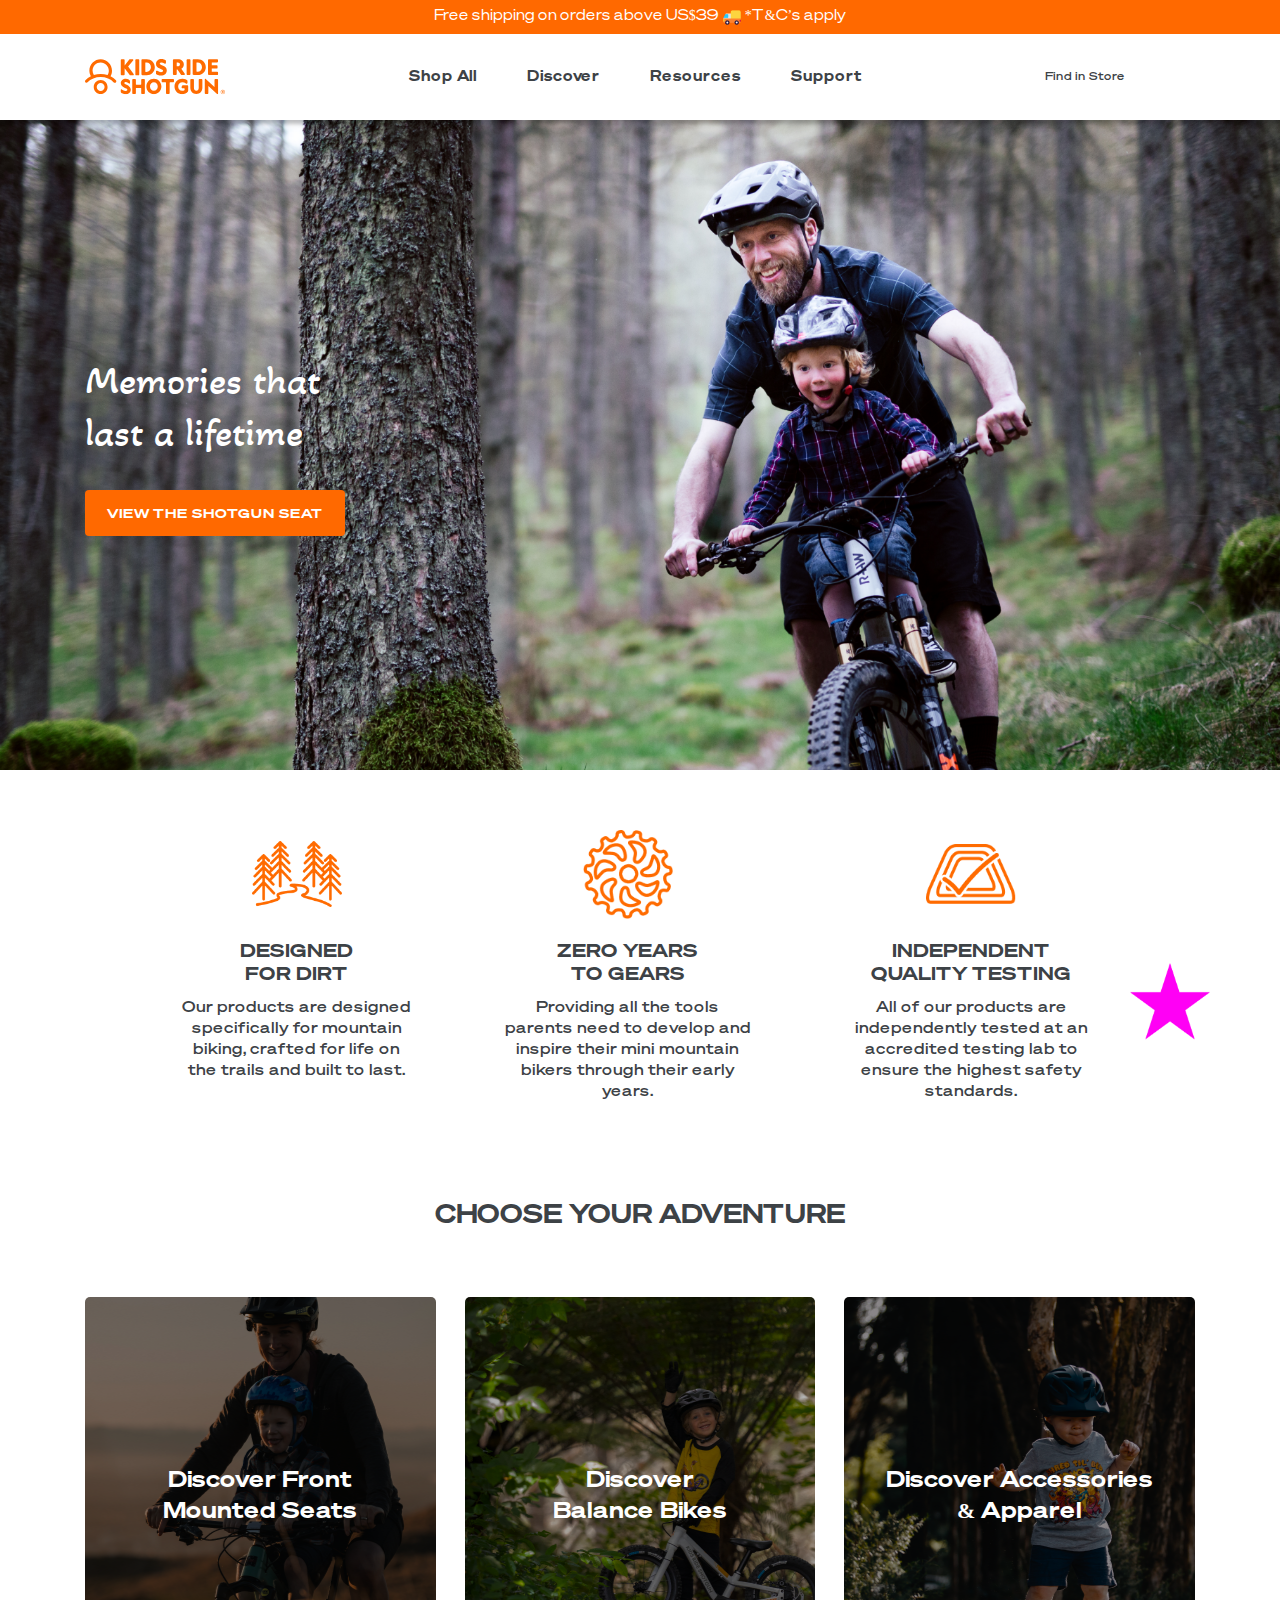
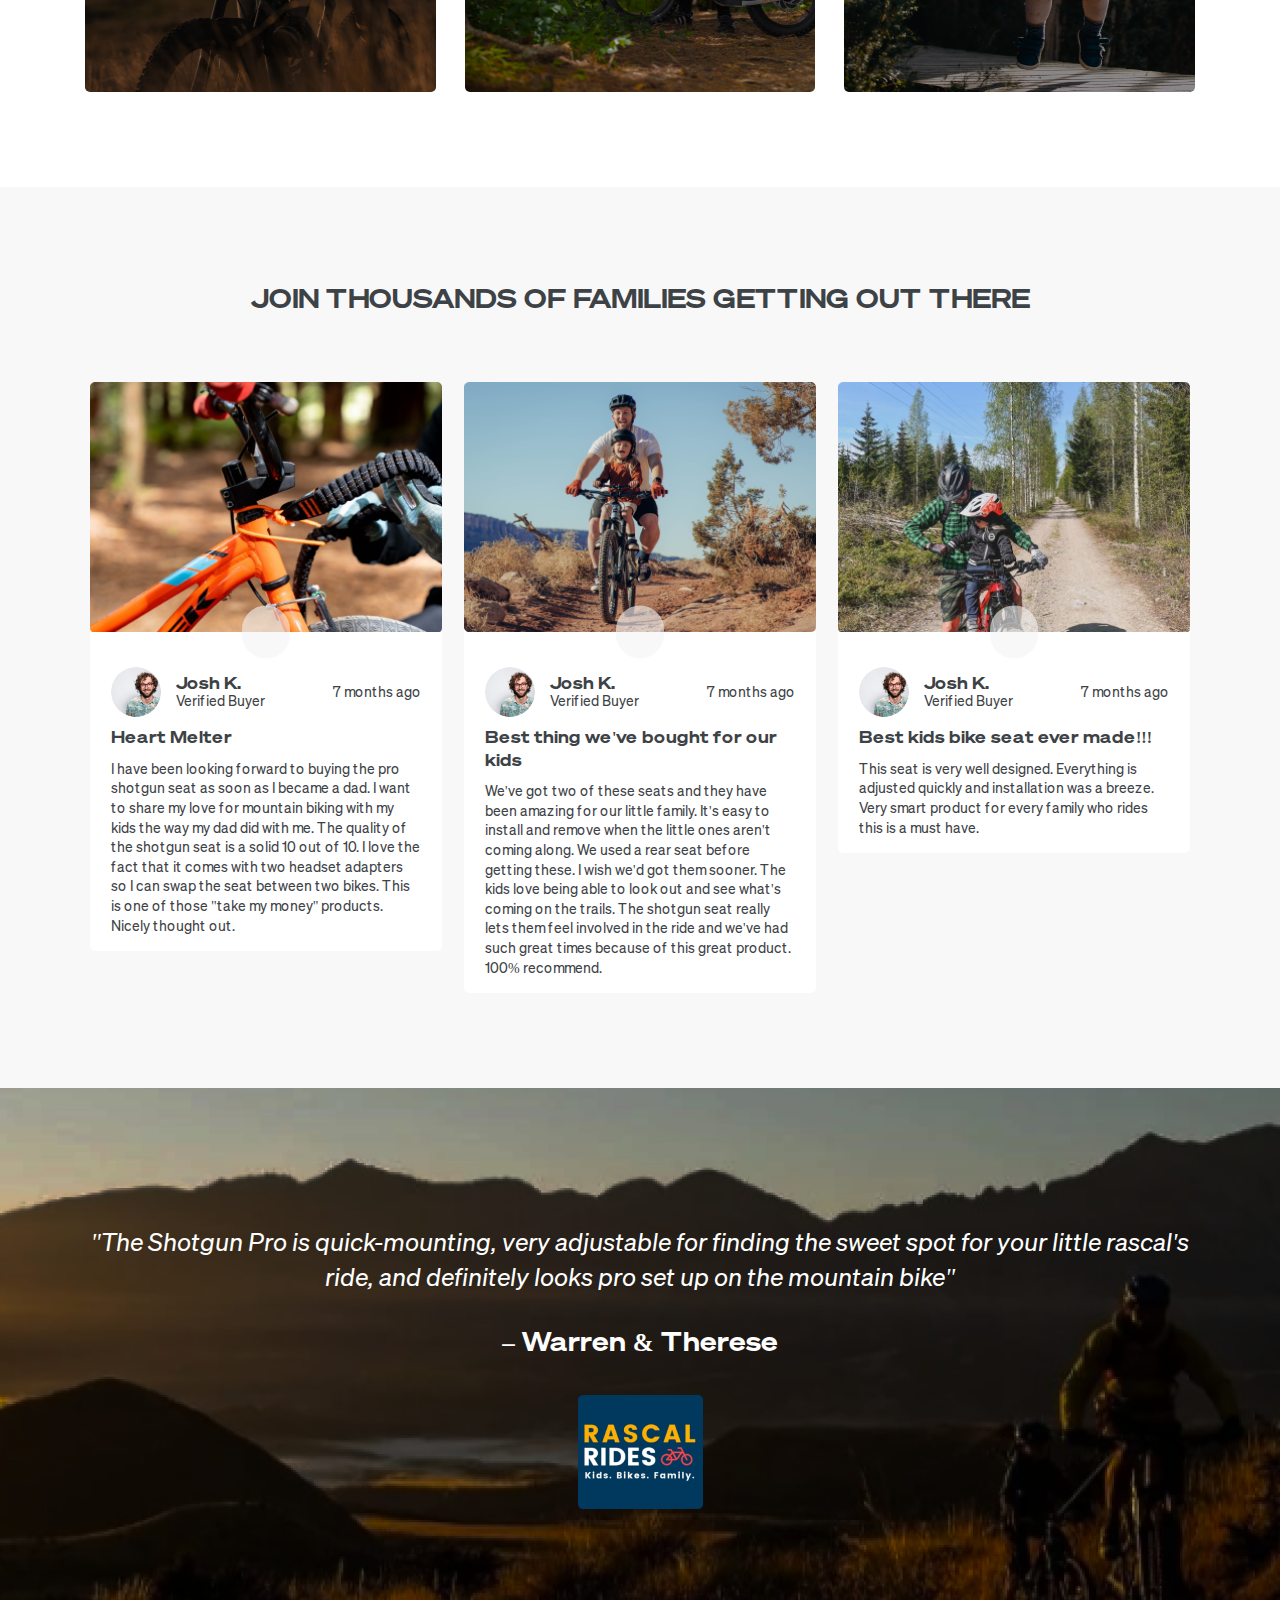
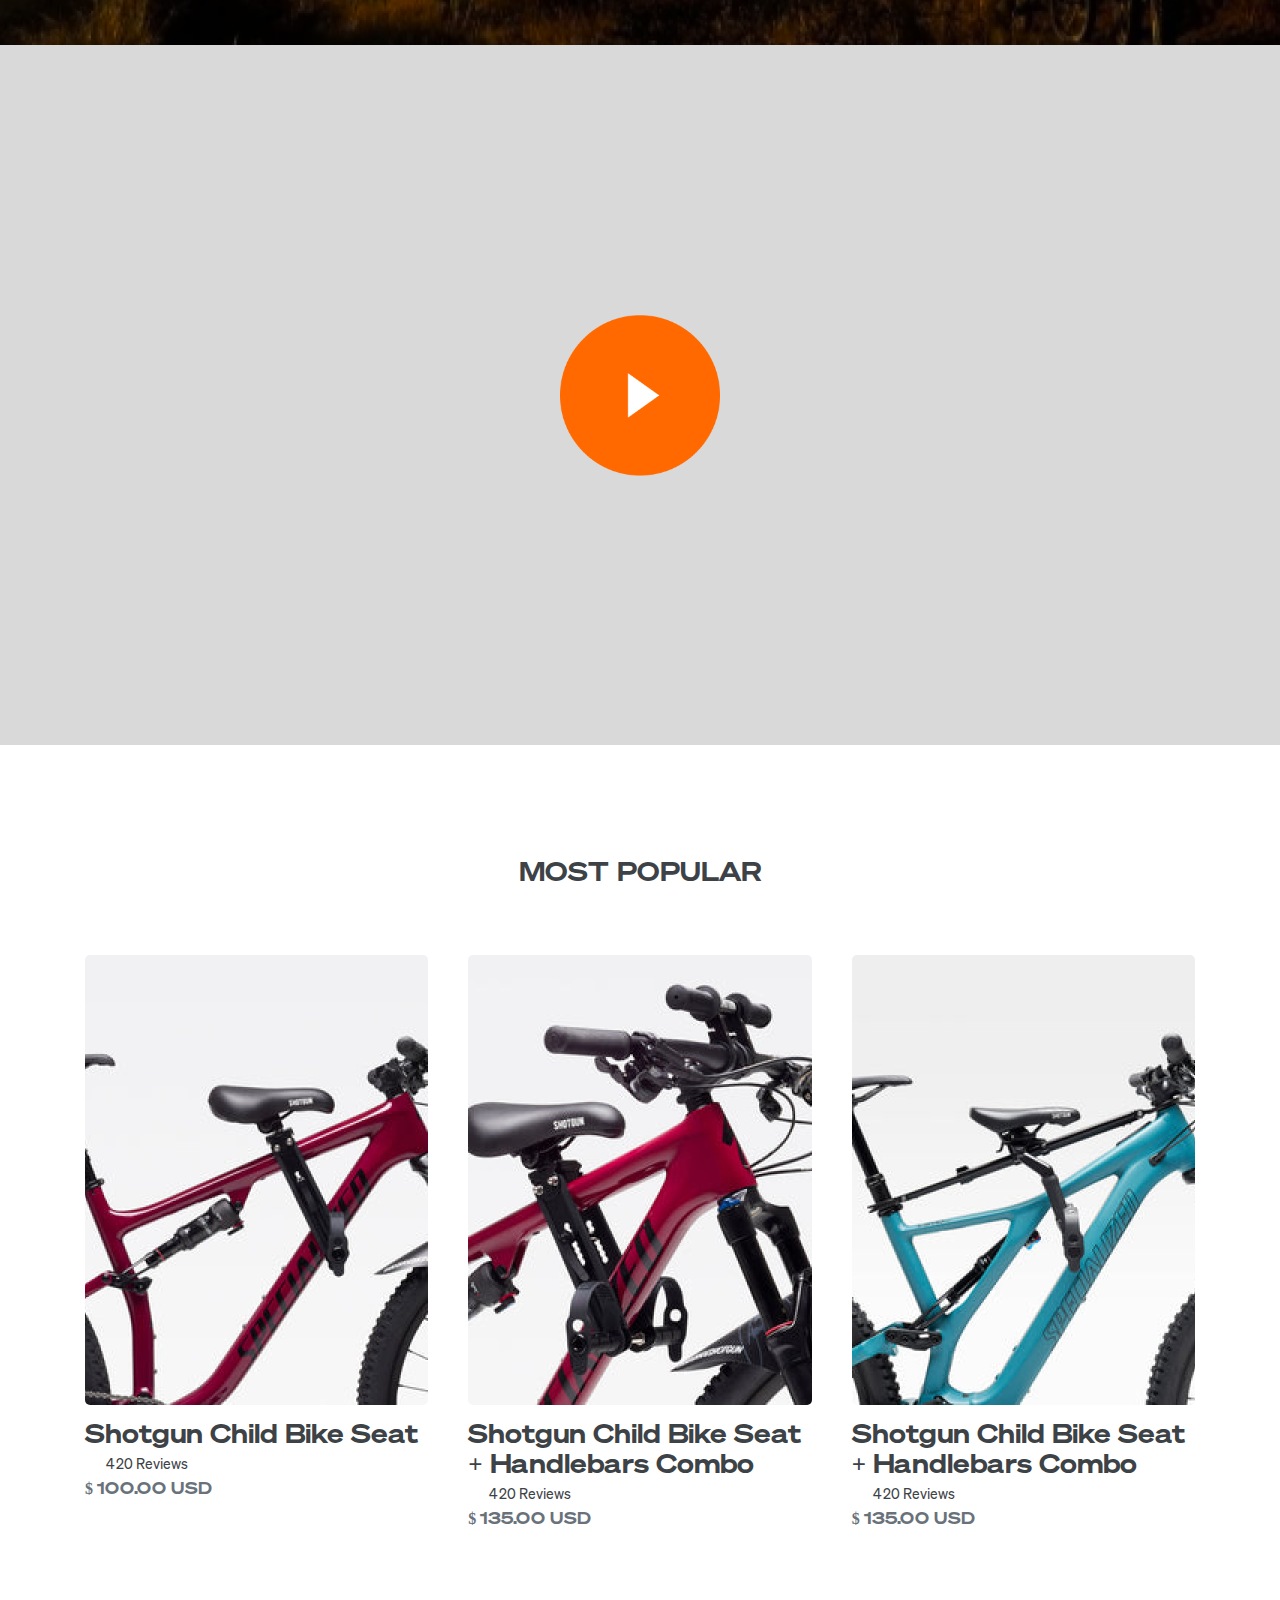
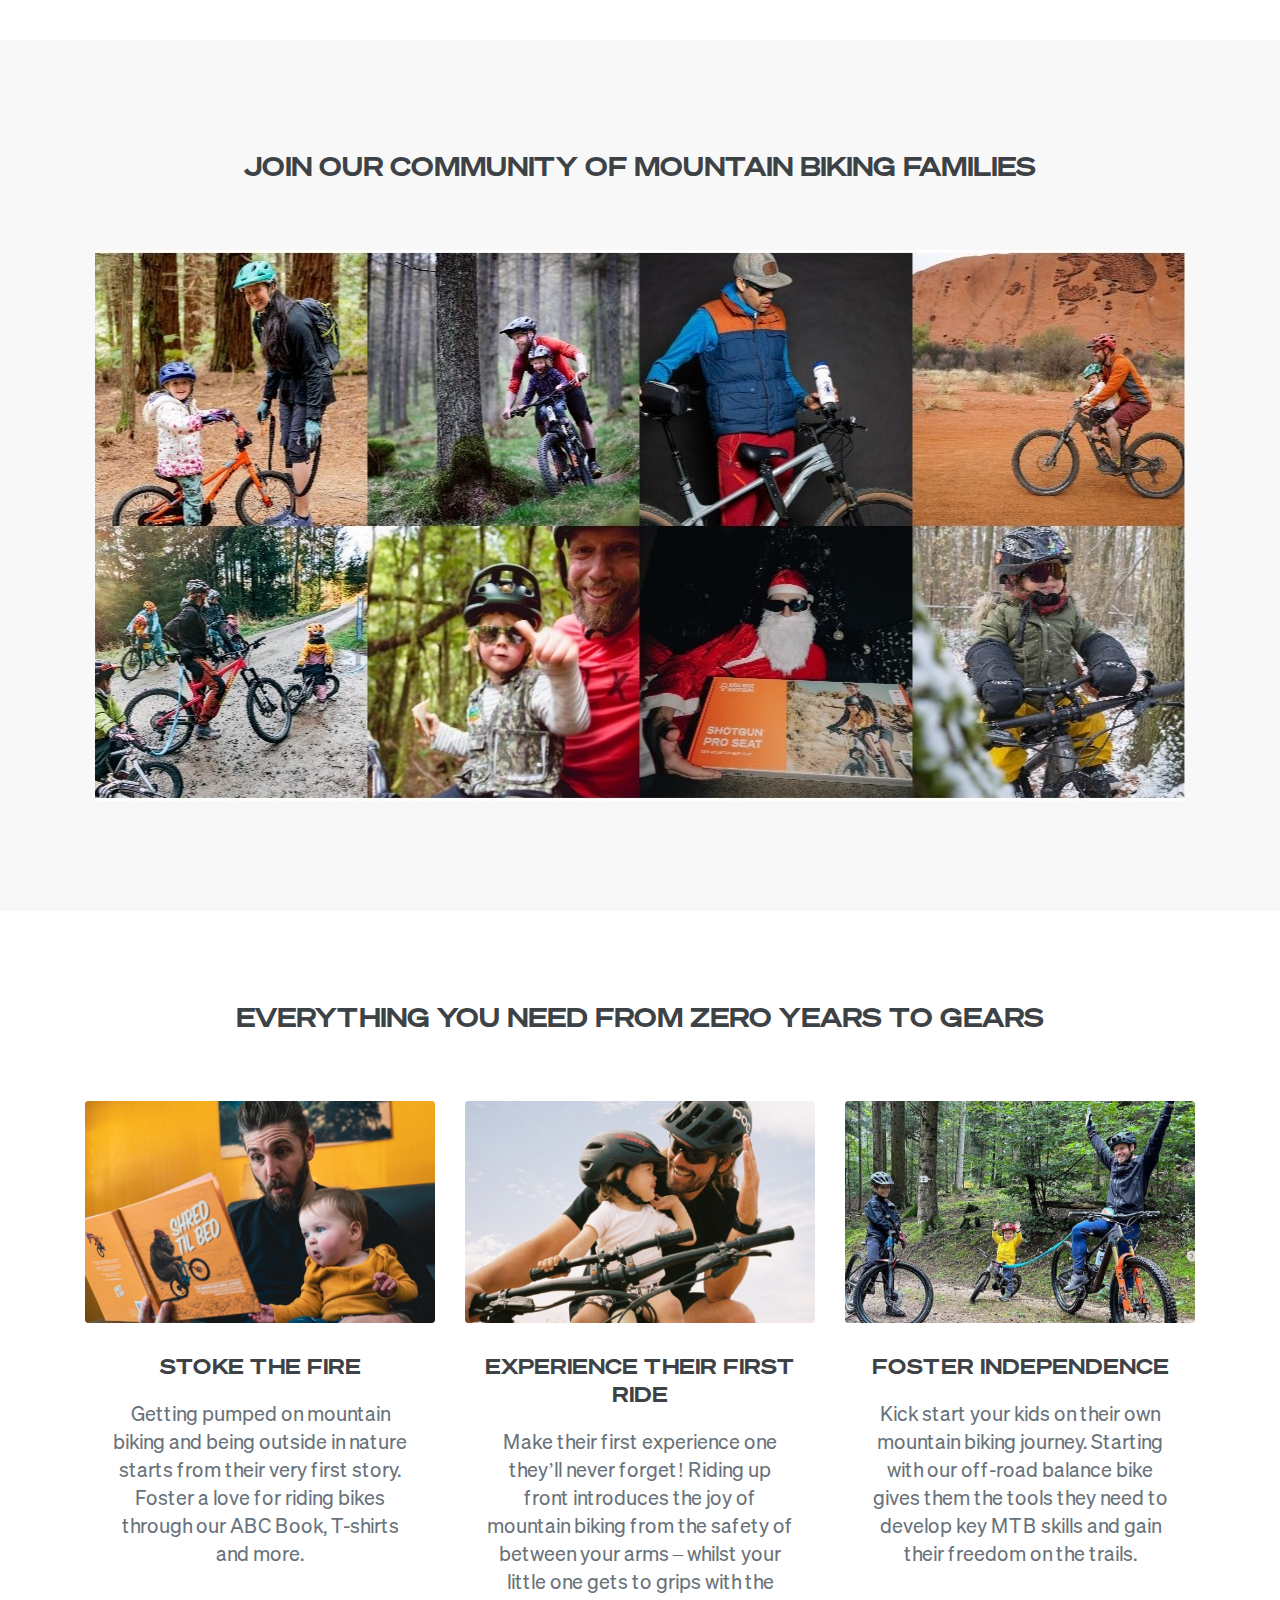
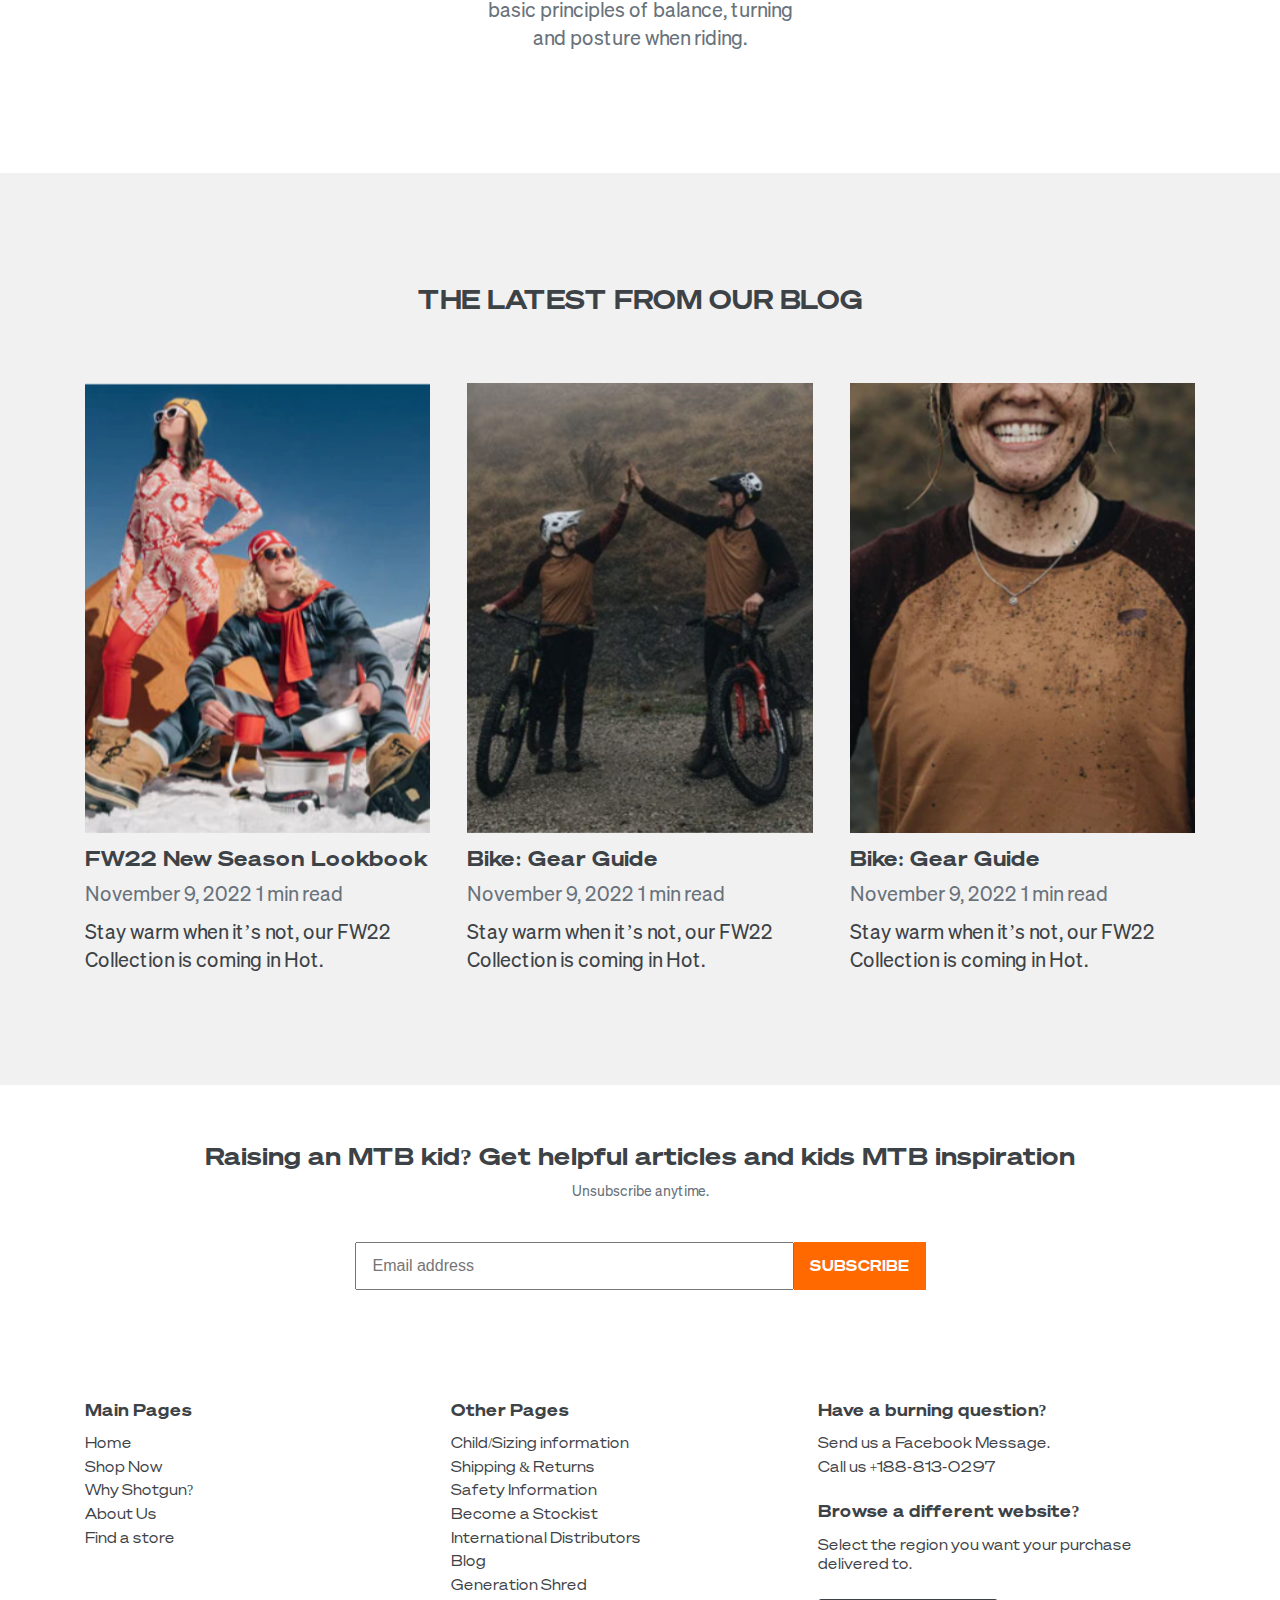
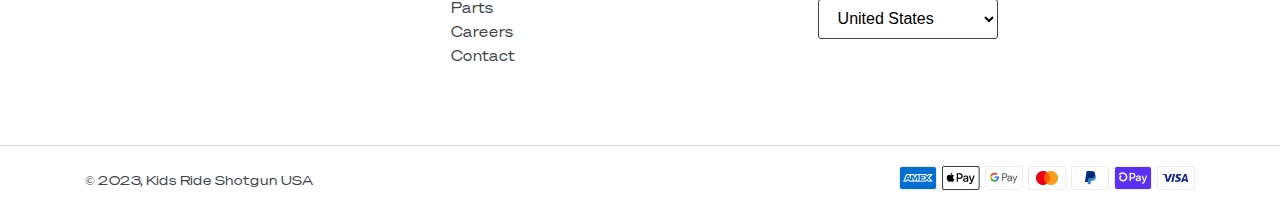
==== commit a8793c56: "c" ====
--- a/index.html
+++ b/index.html
@@ -21,35 +21,6 @@
   <body>
     <!-- main-wrap -->
     <div class="main-wrap">
-      <!-- offcanvas-start -->
-      <div class="offcanvas-menu">
-        <ul class="offmenu" id="menuParent">
-          <a href="#" class="offcanvas-close"><i class="fa fa-times"></i></a>
-          <li class="active"><a href="#">HOME</a></li>
-          <li><a href="#">ABOUT US</a></li>
-          <li class="dropdown">
-            <a href="#" data-bs-toggle="collapse" data-bs-target="#drop-menu1"
-              >OUR HORSES</a
-            >
-            <div
-              class="dropdown-menu-custom collapse"
-              id="drop-menu1"
-              data-bs-parent="#menuParent"
-            >
-              <ul>
-                <li><a href="#">YEARLINGS</a></li>
-                <li><a href="#">2 YEAR OLDS</a></li>
-                <li><a href="#">3 YEAR OLD PLUS</a></li>
-              </ul>
-            </div>
-          </li>
-          <li><a href="#">LATEST NEWS</a></li>
-          <li><a href="#">CONTACT & FIND US</a></li>
-        </ul>
-      </div>
-      <div class="offcanvas-overlay"></div>
-      <!-- offcanvas-start-end -->
-
       <!-- header-section -->
       <header class="header-section">
         <div class="header-in">
@@ -65,6 +36,9 @@
                   />
                   *T&C’s apply
                 </p>
+                <div class="alert-close">
+                  <i class="fal fa-times"></i>
+                </div>
               </div>
             </div>
           </div>
@@ -78,10 +52,204 @@
 
                 <div class="main__menu">
                   <ul>
-                    <li><a href="#">Shop All</a></li>
-                    <li><a href="#">Discover</a></li>
-                    <li><a href="#">Resources</a></li>
-                    <li><a href="#">Support</a></li>
+                    <li>
+                      <a href="#">Shop All</a>
+                    </li>
+                    <li>
+                      <a href="#">Discover</a>
+                      <div class="mega-menu">
+                        <div class="container">
+                          <div class="mega-menu__inner">
+                            <div class="mega-menu__str-1">
+                              <div
+                                class="mega-menu__str1__left mega-menu__str1__left--in-img"
+                              >
+                                <div class="mm-str-l__column">
+                                  <div class="image">
+                                    <img
+                                      src="images/mega-img-1.png"
+                                      alt=""
+                                      class="img"
+                                    />
+                                  </div>
+                                  <h4>BIKE SEATS & HANDLEBARS</h4>
+                                  <p>
+                                    <a href="#"
+                                      >Front mounted child seats built that are
+                                      purpose built for mountain bikes. Choose
+                                      from zero frame contact or frame mounted
+                                      options.</a
+                                    >
+                                  </p>
+                                </div>
+                                <div class="mm-str-l__column">
+                                  <div class="image">
+                                    <img
+                                      src="images/mega-img-2.png"
+                                      alt=""
+                                      class="img"
+                                    />
+                                  </div>
+                                  <h4>BALANCE BIKES</h4>
+                                  <p>
+                                    <a href="#"
+                                      >12-14" Off-road balance bikes with MTB
+                                      geometry, pneumatic tires and compatible
+                                      child safe disc brakes</a
+                                    >
+                                  </p>
+                                </div>
+                                <div class="mm-str-l__column">
+                                  <div class="image">
+                                    <img
+                                      src="images/mega-img-3.png"
+                                      alt=""
+                                      class="img"
+                                    />
+                                  </div>
+                                  <h4>ACCESSORIES & APPAREL</h4>
+                                  <p>
+                                    <a href="#"
+                                      >Everything you need to keep the stoke
+                                      alive for your little one. Shop books,
+                                      towropes, clothing and more!</a
+                                    >
+                                  </p>
+                                </div>
+                              </div>
+                              <div class="mega-menu__str1__right">
+                                <div class="mm-str-r__cont">
+                                  <h3>
+                                    Everything you need from zero years to gears
+                                  </h3>
+                                  <p>
+                                    Discover a new world of fun and adventure!
+                                  </p>
+                                  <a
+                                    href="#"
+                                    class="default-button default-button--sm default-button--bordered"
+                                    >SHOP ALL</a
+                                  >
+                                </div>
+                              </div>
+                            </div>
+                          </div>
+                        </div>
+                      </div>
+                    </li>
+                    <li>
+                      <a href="#">Resources</a>
+                      <div class="mega-menu">
+                        <div class="container">
+                          <div class="mega-menu__inner">
+                            <div class="mega-menu__str-1">
+                              <div class="mega-menu__str1__left">
+                                <div class="mm-str-l__column">
+                                  <h4>EXPLORE</h4>
+                                  <p>
+                                    <a href="#">Tips to raising a MTB kid</a>
+                                  </p>
+                                  <p>
+                                    <a href="#"
+                                      >Free downloadable coloring book</a
+                                    >
+                                  </p>
+                                </div>
+                                <div class="mm-str-l__column">
+                                  <h4>LEARN</h4>
+                                  <p>
+                                    <a href="#">Why training wheels suck</a>
+                                  </p>
+                                  <p>
+                                    <a href="#"
+                                      >The importance of braking before you
+                                      peddle</a
+                                    >
+                                  </p>
+                                  <p>
+                                    <a href="#">Why choose KRS</a>
+                                  </p>
+                                </div>
+                              </div>
+                              <div class="mega-menu__str1__right">
+                                <div class="mm-str-r__cont">
+                                  <h3>
+                                    Get MTB tips & stories to your inbox
+                                    monthly!
+                                  </h3>
+                                  <p>
+                                    Discover a new world of fun and adventure!
+                                  </p>
+                                  <a
+                                    href="#"
+                                    class="default-button default-button--sm default-button--bordered"
+                                    >SIGN UP</a
+                                  >
+                                </div>
+                              </div>
+                            </div>
+                          </div>
+                        </div>
+                      </div>
+                    </li>
+                    <li>
+                      <a href="#">Support</a>
+                      <div class="mega-menu">
+                        <div class="container">
+                          <div class="mega-menu__inner">
+                            <div class="mega-menu__str-1">
+                              <div class="mega-menu__str1__left">
+                                <div class="mm-str-l__column">
+                                  <h4>FAQ</h4>
+                                  <p><a href="#">Will it fit my bike?</a></p>
+                                  <p>
+                                    <a href="#"
+                                      >What age does my child need to be to
+                                      start using Shotgun?</a
+                                    >
+                                  </p>
+                                </div>
+                                <div class="mm-str-l__column">
+                                  <h4>INSTALLATION</h4>
+                                  <p>
+                                    <a href="#"
+                                      >Watch our video installation guide</a
+                                    >
+                                  </p>
+                                  <p>
+                                    <a href="#"
+                                      >Downloads manuals and specification
+                                      guides</a
+                                    >
+                                  </p>
+                                </div>
+                                <div class="mm-str-l__column">
+                                  <h4>HELP</h4>
+                                  <p>Contact support</p>
+                                  <p>Shipping & returns</p>
+                                  <p>Saftey information</p>
+                                </div>
+                              </div>
+                              <div class="mega-menu__str1__right">
+                                <div class="mm-str-r__cont">
+                                  <h3>
+                                    Need help? Contact our friendly support team
+                                  </h3>
+                                  <p>
+                                    Discover a new world of fun and adventure!
+                                  </p>
+                                  <a
+                                    href="#"
+                                    class="default-button default-button--sm default-button--bordered"
+                                    >CONTACT US</a
+                                  >
+                                </div>
+                              </div>
+                            </div>
+                          </div>
+                        </div>
+                      </div>
+                    </li>
                   </ul>
                 </div>
 
@@ -93,6 +261,200 @@
                   <a href="#" class="hr-cart">
                     <i class="far fa-shopping-bag"></i>
                   </a>
+                  <a href="#" class="menu-open">
+                    <i class="far fa-bars"></i>
+                  </a>
+                </div>
+              </div>
+            </div>
+            <div class="mobile-menu__outer">
+              <div class="container">
+                <div class="mobile-menu__inner">
+                  <ul class="mobile-menu-main" id="mobile-mega-parent">
+                    <li><a href="#">Shop</a></li>
+
+                    <li>
+                      <a href="#" class="" data-collapse="#mobile-mega-1"
+                        >Discover</a
+                      >
+                      <div
+                        class="mobile-mega-menu"
+                        id="mobile-mega-1"
+                        collapse-parent="#mobile-mega-parent"
+                      >
+                        <div class="mmm-wrapper with-img">
+                          <div class="mm-str-l__column mbl with-img">
+                            <div class="image">
+                              <img
+                                src="images/mega-img-1.png"
+                                alt=""
+                                class="img"
+                              />
+                            </div>
+                            <h4>BIKE SEATS & HANDLEBARS</h4>
+                            <p>
+                              <a href="#"
+                                >Front mounted child seats built that are
+                                purpose built for mountain bikes. Choose from
+                                zero frame contact or frame mounted options.</a
+                              >
+                            </p>
+                          </div>
+                          <div class="mm-str-l__column mbl with-img">
+                            <div class="image">
+                              <img
+                                src="images/mega-img-2.png"
+                                alt=""
+                                class="img"
+                              />
+                            </div>
+                            <h4>BALANCE BIKES</h4>
+                            <p>
+                              <a href="#"
+                                >12-14" Off-road balance bikes with MTB
+                                geometry, pneumatic tires and compatible child
+                                safe disc brakes</a
+                              >
+                            </p>
+                          </div>
+                          <div class="mm-str-l__column mbl with-img">
+                            <div class="image">
+                              <img
+                                src="images/mega-img-3.png"
+                                alt=""
+                                class="img"
+                              />
+                            </div>
+                            <h4>ACCESSORIES & APPAREL</h4>
+                            <p>
+                              <a href="#"
+                                >Everything you need to keep the stoke alive for
+                                your little one. Shop books, towropes, clothing
+                                and more!</a
+                              >
+                            </p>
+                          </div>
+
+                          <div class="mm-str-l__column mbl flex">
+                            <div class="tc">
+                              <h3>
+                                Everything you need from zero years to gears
+                              </h3>
+                              <p>Discover a new world of fun and adventure!</p>
+                            </div>
+                            <a
+                              href="#"
+                              class="default-button default-button--sm default-button--bordered"
+                              >SHOP ALL</a
+                            >
+                          </div>
+                        </div>
+                      </div>
+                    </li>
+                    <li>
+                      <a href="#" class="" data-collapse="#mobile-mega-2"
+                        >Resources</a
+                      >
+                      <div
+                        class="mobile-mega-menu"
+                        id="mobile-mega-2"
+                        collapse-parent="#mobile-mega-parent"
+                      >
+                        <div class="mmm-wrapper">
+                          <div class="mm-str-l__column mbl">
+                            <h4>EXPLORE</h4>
+                            <p><a href="#">Family MTB stories</a></p>
+                            <p>
+                              <a href="#">Tips to raising a MTB kid</a>
+                            </p>
+                            <p>
+                              <a href="#">Free downloadable coloring book</a>
+                            </p>
+                          </div>
+                          <div class="mm-str-l__column mbl">
+                            <h4>INSTALLATION</h4>
+                            <p>
+                              <a href="#">Why training wheels suck</a>
+                            </p>
+                            <p>
+                              <a href="#"
+                                >The importance of braking before you peddle</a
+                              >
+                            </p>
+                            <p>
+                              <a href="#">Why choose KRS</a>
+                            </p>
+                          </div>
+                          <div class="mm-str-l__column mbl flex">
+                            <div class="tc">
+                              <h3>
+                                Everything you need from zero years to gears
+                              </h3>
+                              <p>Discover a new world of fun and adventure!</p>
+                            </div>
+                            <a
+                              href="#"
+                              class="default-button default-button--sm default-button--bordered"
+                              >SIGN UP</a
+                            >
+                          </div>
+                        </div>
+                      </div>
+                    </li>
+                    <li>
+                      <a href="#" class="" data-collapse="#mobile-mega-3"
+                        >Support</a
+                      >
+                      <div
+                        class="mobile-mega-menu"
+                        id="mobile-mega-3"
+                        collapse-parent="#mobile-mega-parent"
+                      >
+                        <div class="mmm-wrapper">
+                          <div class="mm-str-l__column mbl">
+                            <h4>FAQ</h4>
+                            <p><a href="#">Will it fit my bike?</a></p>
+                            <p>
+                              <a href="#"
+                                >What age does my child need to be to start
+                                using Shotgun?</a
+                              >
+                            </p>
+                          </div>
+                          <div class="mm-str-l__column mbl">
+                            <h4>INSTALLATION</h4>
+                            <p>
+                              <a href="#">Watch our video installation guide</a>
+                            </p>
+                            <p>
+                              <a href="#"
+                                >Downloads manuals and specification guides</a
+                              >
+                            </p>
+                          </div>
+                          <div class="mm-str-l__column mbl">
+                            <h4>HELP</h4>
+                            <p>Contact support</p>
+                            <p>Shipping & returns</p>
+                            <p>Saftey information</p>
+                          </div>
+                          <div class="mm-str-l__column mbl flex">
+                            <div class="tc">
+                              <h3>
+                                Everything you need from zero years to gears
+                              </h3>
+                              <p>Discover a new world of fun and adventure!</p>
+                            </div>
+                            <a
+                              href="#"
+                              class="default-button default-button--sm default-button--bordered"
+                              >CONTACT US</a
+                            >
+                          </div>
+                        </div>
+                      </div>
+                    </li>
+                  </ul>
                 </div>
               </div>
             </div>
@@ -130,7 +492,7 @@
 
         <!-- ab-section -->
         <section class="ab-section pb-0">
-          <div class="container">
+          <div class="container position-relative">
             <div class="ab-section__inner">
               <div class="ab-item__wrapper">
                 <div class="ab-item">
@@ -179,12 +541,15 @@
                 </div>
               </div>
             </div>
+            <div class="star">
+              <img src="images/Star 14.png" alt="" />
+            </div>
           </div>
         </section>
         <!-- ab-section-end -->
 
         <!-- adv-section -->
-        <section class="adv-section pb-0">
+        <section class="adv-section">
           <div class="container">
             <div class="adv-section__inner">
               <div
@@ -199,8 +564,10 @@
                   style="background: url('images/avd-card-1.png')"
                 >
                   <h3>
-                    Discover Front <br />
-                    Mounted Seats
+                    <a href="">
+                      Discover Front <br />
+                      Mounted Seats</a
+                    >
                   </h3>
                 </div>
                 <div
@@ -208,8 +575,10 @@
                   style="background: url('images/avd-card-2.png')"
                 >
                   <h3>
-                    Discover <br />
-                    Balance Bikes
+                    <a href="">
+                      Discover <br />
+                      Balance Bikes</a
+                    >
                   </h3>
                 </div>
                 <div
@@ -217,8 +586,10 @@
                   style="background: url('images/avd-card-3.png')"
                 >
                   <h3>
-                    Discover Accessories <br />
-                    & Apparel
+                    <a href="">
+                      Discover Accessories <br />
+                      & Apparel</a
+                    >
                   </h3>
                 </div>
               </div>
@@ -423,7 +794,7 @@
                     <img src="images/popular-1.png" alt="" class="img" />
                   </div>
                   <div class="popular-card__tc">
-                    <h3>Shotgun Child Bike Seat</h3>
+                    <h3><a href="">Shotgun Child Bike Seat</a></h3>
                     <div class="pop-rating">
                       <ul>
                         <li><i class="fas fa-star"></i></li>
@@ -444,7 +815,9 @@
                     <img src="images/popular-2.png" alt="" class="img" />
                   </div>
                   <div class="popular-card__tc">
-                    <h3>Shotgun Child Bike Seat + Handlebars Combo</h3>
+                    <h3>
+                      <a href="">Shotgun Child Bike Seat + Handlebars Combo</a>
+                    </h3>
                     <div class="pop-rating">
                       <ul>
                         <li><i class="fas fa-star"></i></li>
@@ -465,7 +838,9 @@
                     <img src="images/popular-3.png" alt="" class="img" />
                   </div>
                   <div class="popular-card__tc">
-                    <h3>Shotgun Child Bike Seat + Handlebars Combo</h3>
+                    <h3>
+                      <a href="">Shotgun Child Bike Seat + Handlebars Combo</a>
+                    </h3>
                     <div class="pop-rating">
                       <ul>
                         <li><i class="fas fa-star"></i></li>
@@ -514,7 +889,7 @@
                 class="zero-section__title sec-title cont-blk cont-blk--center"
               >
                 <h2 class="h2 mb-0">
-                  Join our community of mountain biking families
+                  Everything you need from zero years to gears
                 </h2>
               </div>
 
@@ -580,9 +955,7 @@
               <div
                 class="blog-section__title sec-title cont-blk cont-blk--center"
               >
-                <h2 class="h2 mb-0">
-                  Join our community of mountain biking families
-                </h2>
+                <h2 class="h2 mb-0">The latest from our blog</h2>
               </div>
 
               <div class="blog-card__wrapper">
@@ -593,7 +966,7 @@
                   </div>
 
                   <div class="blog-card__tc">
-                    <h3>FW22 New Season Lookbook</h3>
+                    <h3><a href="">FW22 New Season Lookbook</a></h3>
                     <h6>November 9, 2022 1 min read</h6>
                     <p>
                       Stay warm when it’s not, our FW22 Collection is coming in
@@ -609,7 +982,7 @@
                   </div>
 
                   <div class="blog-card__tc">
-                    <h3>Bike: Gear Guide</h3>
+                    <h3><a href="">Bike: Gear Guide</a></h3>
                     <h6>November 9, 2022 1 min read</h6>
                     <p>
                       Stay warm when it’s not, our FW22 Collection is coming in
@@ -625,7 +998,7 @@
                   </div>
 
                   <div class="blog-card__tc">
-                    <h3>Bike: Gear Guide</h3>
+                    <h3><a href="">Bike: Gear Guide</a></h3>
                     <h6>November 9, 2022 1 min read</h6>
                     <p>
                       Stay warm when it’s not, our FW22 Collection is coming in
--- a/css/default-edit.css
+++ b/css/default-edit.css
@@ -2,7 +2,7 @@
 .default-button {
     font-size: 16px;
     min-height: 56px;
-    padding: 5px 29px;
+    padding: 5px 28px;
     border-radius: 5px;
     font-weight: 700;
     background: var(--theme__color1);
@@ -11,12 +11,38 @@
     align-items: center;
     justify-content: center;
     text-align: center;
+    transition: .3s;
+    border: 2px solid transparent;
+}
+.default-button:hover{
+    background: #2f2f2f;
+    color: #fff;
+}
+
+.default-button.default-button--bordered {
+    border-color: var(--theme__color1);
+    color: var(--theme__color1);
+    background: transparent;
+}
+.default-button.default-button--bordered:hover {
+    color: #fff;
+    background: var(--theme__color1);
+}
+
+
+.default-button.default-button--sm {
+    min-height: 35px;
+    padding: 3px 8px;
+    font-size: 12px;
 }
 /* buttons-end */
 
 /* small-tools */
 .pb-0 {
     padding-bottom: 0 !important;
+}
+.d-none {
+    display: none !important;
 }
 .underline {
     text-decoration: underline !important;
--- a/style.css
+++ b/style.css
@@ -1,11 +1,12 @@
 /*-----------------------------------=========Main-Style-Sheet=========----------------------------------------*/
 
 @import url('https://fonts.googleapis.com/css2?family=Akaya+Kanadaka&display=swap');
+
 @font-face {
   font-family: 'Sohne Breit';
   src: url('webfonts/SohneBreit-ExtrafettKursiv.woff2') format('woff2'),
-      url('webfonts/SohneBreit-ExtrafettKursiv.woff') format('woff'),
-      url('webfonts/SohneBreit-ExtrafettKursiv.ttf') format('truetype');
+    url('webfonts/SohneBreit-ExtrafettKursiv.woff') format('woff'),
+    url('webfonts/SohneBreit-ExtrafettKursiv.ttf') format('truetype');
   font-weight: 900;
   font-style: italic;
   font-display: swap;
@@ -14,8 +15,8 @@
 @font-face {
   font-family: 'Sohne Breit';
   src: url('webfonts/SohneBreit-Extraleicht.woff2') format('woff2'),
-      url('webfonts/SohneBreit-Extraleicht.woff') format('woff'),
-      url('webfonts/SohneBreit-Extraleicht.ttf') format('truetype');
+    url('webfonts/SohneBreit-Extraleicht.woff') format('woff'),
+    url('webfonts/SohneBreit-Extraleicht.ttf') format('truetype');
   font-weight: 300;
   font-style: normal;
   font-display: swap;
@@ -24,8 +25,8 @@
 @font-face {
   font-family: 'Sohne Breit';
   src: url('webfonts/SohneBreit-ExtraleichtKursiv.woff2') format('woff2'),
-      url('webfonts/SohneBreit-ExtraleichtKursiv.woff') format('woff'),
-      url('webfonts/SohneBreit-ExtraleichtKursiv.ttf') format('truetype');
+    url('webfonts/SohneBreit-ExtraleichtKursiv.woff') format('woff'),
+    url('webfonts/SohneBreit-ExtraleichtKursiv.ttf') format('truetype');
   font-weight: 300;
   font-style: italic;
   font-display: swap;
@@ -34,8 +35,8 @@
 @font-face {
   font-family: 'Sohne Breit';
   src: url('webfonts/SohneBreit-Fett.woff2') format('woff2'),
-      url('webfonts/SohneBreit-Fett.woff') format('woff'),
-      url('webfonts/SohneBreit-Fett.ttf') format('truetype');
+    url('webfonts/SohneBreit-Fett.woff') format('woff'),
+    url('webfonts/SohneBreit-Fett.ttf') format('truetype');
   font-weight: 900;
   font-style: normal;
   font-display: swap;
@@ -44,8 +45,8 @@
 @font-face {
   font-family: 'Sohne Breit';
   src: url('webfonts/SohneBreit-Extrafett.woff2') format('woff2'),
-      url('webfonts/SohneBreit-Extrafett.woff') format('woff'),
-      url('webfonts/SohneBreit-Extrafett.ttf') format('truetype');
+    url('webfonts/SohneBreit-Extrafett.woff') format('woff'),
+    url('webfonts/SohneBreit-Extrafett.ttf') format('truetype');
   font-weight: 900;
   font-style: normal;
   font-display: swap;
@@ -54,8 +55,8 @@
 @font-face {
   font-family: 'Sohne Breit';
   src: url('webfonts/SohneBreit-FettKursiv.woff2') format('woff2'),
-      url('webfonts/SohneBreit-FettKursiv.woff') format('woff'),
-      url('webfonts/SohneBreit-FettKursiv.ttf') format('truetype');
+    url('webfonts/SohneBreit-FettKursiv.woff') format('woff'),
+    url('webfonts/SohneBreit-FettKursiv.ttf') format('truetype');
   font-weight: 900;
   font-style: italic;
   font-display: swap;
@@ -64,8 +65,8 @@
 @font-face {
   font-family: 'Sohne Breit';
   src: url('webfonts/SohneBreit-Halbfett.woff2') format('woff2'),
-      url('webfonts/SohneBreit-Halbfett.woff') format('woff'),
-      url('webfonts/SohneBreit-Halbfett.ttf') format('truetype');
+    url('webfonts/SohneBreit-Halbfett.woff') format('woff'),
+    url('webfonts/SohneBreit-Halbfett.ttf') format('truetype');
   font-weight: normal;
   font-style: normal;
   font-display: swap;
@@ -74,8 +75,8 @@
 @font-face {
   font-family: 'Sohne Breit';
   src: url('webfonts/SohneBreit-BuchKursiv.woff2') format('woff2'),
-      url('webfonts/SohneBreit-BuchKursiv.woff') format('woff'),
-      url('webfonts/SohneBreit-BuchKursiv.ttf') format('truetype');
+    url('webfonts/SohneBreit-BuchKursiv.woff') format('woff'),
+    url('webfonts/SohneBreit-BuchKursiv.ttf') format('truetype');
   font-weight: normal;
   font-style: italic;
   font-display: swap;
@@ -84,8 +85,8 @@
 @font-face {
   font-family: 'Sohne Breit';
   src: url('webfonts/SohneBreit-Leicht.woff2') format('woff2'),
-      url('webfonts/SohneBreit-Leicht.woff') format('woff'),
-      url('webfonts/SohneBreit-Leicht.ttf') format('truetype');
+    url('webfonts/SohneBreit-Leicht.woff') format('woff'),
+    url('webfonts/SohneBreit-Leicht.ttf') format('truetype');
   font-weight: 300;
   font-style: normal;
   font-display: swap;
@@ -94,8 +95,8 @@
 @font-face {
   font-family: 'Sohne Breit';
   src: url('webfonts/SohneBreit-Kraftig.woff2') format('woff2'),
-      url('webfonts/SohneBreit-Kraftig.woff') format('woff'),
-      url('webfonts/SohneBreit-Kraftig.ttf') format('truetype');
+    url('webfonts/SohneBreit-Kraftig.woff') format('woff'),
+    url('webfonts/SohneBreit-Kraftig.ttf') format('truetype');
   font-weight: 500;
   font-style: normal;
   font-display: swap;
@@ -104,8 +105,8 @@
 @font-face {
   font-family: 'Sohne Breit';
   src: url('webfonts/SohneBreit-DreiviertelfettKurs.woff2') format('woff2'),
-      url('webfonts/SohneBreit-DreiviertelfettKurs.woff') format('woff'),
-      url('webfonts/SohneBreit-DreiviertelfettKurs.ttf') format('truetype');
+    url('webfonts/SohneBreit-DreiviertelfettKurs.woff') format('woff'),
+    url('webfonts/SohneBreit-DreiviertelfettKurs.ttf') format('truetype');
   font-weight: bold;
   font-style: italic;
   font-display: swap;
@@ -114,8 +115,8 @@
 @font-face {
   font-family: 'Sohne Breit';
   src: url('webfonts/SohneBreit-Dreiviertelfett.woff2') format('woff2'),
-      url('webfonts/SohneBreit-Dreiviertelfett.woff') format('woff'),
-      url('webfonts/SohneBreit-Dreiviertelfett.ttf') format('truetype');
+    url('webfonts/SohneBreit-Dreiviertelfett.woff') format('woff'),
+    url('webfonts/SohneBreit-Dreiviertelfett.ttf') format('truetype');
   font-weight: bold;
   font-style: normal;
   font-display: swap;
@@ -124,8 +125,8 @@
 @font-face {
   font-family: 'Sohne Breit';
   src: url('webfonts/SohneBreit-KraftigKursiv.woff2') format('woff2'),
-      url('webfonts/SohneBreit-KraftigKursiv.woff') format('woff'),
-      url('webfonts/SohneBreit-KraftigKursiv.ttf') format('truetype');
+    url('webfonts/SohneBreit-KraftigKursiv.woff') format('woff'),
+    url('webfonts/SohneBreit-KraftigKursiv.ttf') format('truetype');
   font-weight: 500;
   font-style: italic;
   font-display: swap;
@@ -134,8 +135,8 @@
 @font-face {
   font-family: 'Sohne Breit';
   src: url('webfonts/SohneBreit-LeichtKursiv.woff2') format('woff2'),
-      url('webfonts/SohneBreit-LeichtKursiv.woff') format('woff'),
-      url('webfonts/SohneBreit-LeichtKursiv.ttf') format('truetype');
+    url('webfonts/SohneBreit-LeichtKursiv.woff') format('woff'),
+    url('webfonts/SohneBreit-LeichtKursiv.ttf') format('truetype');
   font-weight: 300;
   font-style: italic;
   font-display: swap;
@@ -144,8 +145,8 @@
 @font-face {
   font-family: 'Sohne Breit';
   src: url('webfonts/SohneBreit-Buch.woff2') format('woff2'),
-      url('webfonts/SohneBreit-Buch.woff') format('woff'),
-      url('webfonts/SohneBreit-Buch.ttf') format('truetype');
+    url('webfonts/SohneBreit-Buch.woff') format('woff'),
+    url('webfonts/SohneBreit-Buch.ttf') format('truetype');
   font-weight: normal;
   font-style: normal;
   font-display: swap;
@@ -154,8 +155,8 @@
 @font-face {
   font-family: 'Sohne Breit';
   src: url('webfonts/SohneBreit-HalbfettKursiv.woff2') format('woff2'),
-      url('webfonts/SohneBreit-HalbfettKursiv.woff') format('woff'),
-      url('webfonts/SohneBreit-HalbfettKursiv.ttf') format('truetype');
+    url('webfonts/SohneBreit-HalbfettKursiv.woff') format('woff'),
+    url('webfonts/SohneBreit-HalbfettKursiv.ttf') format('truetype');
   font-weight: normal;
   font-style: italic;
   font-display: swap;
@@ -164,8 +165,8 @@
 @font-face {
   font-family: 'Sohne';
   src: url('webfonts/Sohne-KraftigKursiv.woff2') format('woff2'),
-      url('webfonts/Sohne-KraftigKursiv.woff') format('woff'),
-      url('webfonts/Sohne-KraftigKursiv.ttf') format('truetype');
+    url('webfonts/Sohne-KraftigKursiv.woff') format('woff'),
+    url('webfonts/Sohne-KraftigKursiv.ttf') format('truetype');
   font-weight: 500;
   font-style: italic;
   font-display: swap;
@@ -174,8 +175,8 @@
 @font-face {
   font-family: 'Sohne';
   src: url('webfonts/Sohne-Kraftig.woff2') format('woff2'),
-      url('webfonts/Sohne-Kraftig.woff') format('woff'),
-      url('webfonts/Sohne-Kraftig.ttf') format('truetype');
+    url('webfonts/Sohne-Kraftig.woff') format('woff'),
+    url('webfonts/Sohne-Kraftig.ttf') format('truetype');
   font-weight: 500;
   font-style: normal;
   font-display: swap;
@@ -184,8 +185,8 @@
 @font-face {
   font-family: 'Sohne';
   src: url('webfonts/Sohne-LeichtKursiv.woff2') format('woff2'),
-      url('webfonts/Sohne-LeichtKursiv.woff') format('woff'),
-      url('webfonts/Sohne-LeichtKursiv.ttf') format('truetype');
+    url('webfonts/Sohne-LeichtKursiv.woff') format('woff'),
+    url('webfonts/Sohne-LeichtKursiv.ttf') format('truetype');
   font-weight: 300;
   font-style: italic;
   font-display: swap;
@@ -194,8 +195,8 @@
 @font-face {
   font-family: 'Sohne';
   src: url('webfonts/Sohne-FettKursiv.woff2') format('woff2'),
-      url('webfonts/Sohne-FettKursiv.woff') format('woff'),
-      url('webfonts/Sohne-FettKursiv.ttf') format('truetype');
+    url('webfonts/Sohne-FettKursiv.woff') format('woff'),
+    url('webfonts/Sohne-FettKursiv.ttf') format('truetype');
   font-weight: 900;
   font-style: italic;
   font-display: swap;
@@ -204,8 +205,8 @@
 @font-face {
   font-family: 'Sohne';
   src: url('webfonts/Sohne-HalbfettKursiv.woff2') format('woff2'),
-      url('webfonts/Sohne-HalbfettKursiv.woff') format('woff'),
-      url('webfonts/Sohne-HalbfettKursiv.ttf') format('truetype');
+    url('webfonts/Sohne-HalbfettKursiv.woff') format('woff'),
+    url('webfonts/Sohne-HalbfettKursiv.ttf') format('truetype');
   font-weight: normal;
   font-style: italic;
   font-display: swap;
@@ -214,8 +215,8 @@
 @font-face {
   font-family: 'Sohne';
   src: url('webfonts/Sohne-Leicht.woff2') format('woff2'),
-      url('webfonts/Sohne-Leicht.woff') format('woff'),
-      url('webfonts/Sohne-Leicht.ttf') format('truetype');
+    url('webfonts/Sohne-Leicht.woff') format('woff'),
+    url('webfonts/Sohne-Leicht.ttf') format('truetype');
   font-weight: 300;
   font-style: normal;
   font-display: swap;
@@ -224,8 +225,8 @@
 @font-face {
   font-family: 'Sohne';
   src: url('webfonts/Sohne-Halbfett.woff2') format('woff2'),
-      url('webfonts/Sohne-Halbfett.woff') format('woff'),
-      url('webfonts/Sohne-Halbfett.ttf') format('truetype');
+    url('webfonts/Sohne-Halbfett.woff') format('woff'),
+    url('webfonts/Sohne-Halbfett.ttf') format('truetype');
   font-weight: normal;
   font-style: normal;
   font-display: swap;
@@ -234,8 +235,8 @@
 @font-face {
   font-family: 'Sohne';
   src: url('webfonts/Sohne-Fett.woff2') format('woff2'),
-      url('webfonts/Sohne-Fett.woff') format('woff'),
-      url('webfonts/Sohne-Fett.ttf') format('truetype');
+    url('webfonts/Sohne-Fett.woff') format('woff'),
+    url('webfonts/Sohne-Fett.ttf') format('truetype');
   font-weight: 900;
   font-style: normal;
   font-display: swap;
@@ -244,8 +245,8 @@
 @font-face {
   font-family: 'Sohne';
   src: url('webfonts/Sohne-Extraleicht.woff2') format('woff2'),
-      url('webfonts/Sohne-Extraleicht.woff') format('woff'),
-      url('webfonts/Sohne-Extraleicht.ttf') format('truetype');
+    url('webfonts/Sohne-Extraleicht.woff') format('woff'),
+    url('webfonts/Sohne-Extraleicht.ttf') format('truetype');
   font-weight: 300;
   font-style: normal;
   font-display: swap;
@@ -254,8 +255,8 @@
 @font-face {
   font-family: 'Sohne';
   src: url('webfonts/Sohne-Buch.woff2') format('woff2'),
-      url('webfonts/Sohne-Buch.woff') format('woff'),
-      url('webfonts/Sohne-Buch.ttf') format('truetype');
+    url('webfonts/Sohne-Buch.woff') format('woff'),
+    url('webfonts/Sohne-Buch.ttf') format('truetype');
   font-weight: normal;
   font-style: normal;
   font-display: swap;
@@ -264,8 +265,8 @@
 @font-face {
   font-family: 'Sohne';
   src: url('webfonts/Sohne-BuchKursiv.woff2') format('woff2'),
-      url('webfonts/Sohne-BuchKursiv.woff') format('woff'),
-      url('webfonts/Sohne-BuchKursiv.ttf') format('truetype');
+    url('webfonts/Sohne-BuchKursiv.woff') format('woff'),
+    url('webfonts/Sohne-BuchKursiv.ttf') format('truetype');
   font-weight: normal;
   font-style: italic;
   font-display: swap;
@@ -274,8 +275,8 @@
 @font-face {
   font-family: 'Sohne';
   src: url('webfonts/Sohne-ExtraleichtKursiv.woff2') format('woff2'),
-      url('webfonts/Sohne-ExtraleichtKursiv.woff') format('woff'),
-      url('webfonts/Sohne-ExtraleichtKursiv.ttf') format('truetype');
+    url('webfonts/Sohne-ExtraleichtKursiv.woff') format('woff'),
+    url('webfonts/Sohne-ExtraleichtKursiv.ttf') format('truetype');
   font-weight: 300;
   font-style: italic;
   font-display: swap;
@@ -284,8 +285,8 @@
 @font-face {
   font-family: 'Sohne';
   src: url('webfonts/Sohne-ExtrafettKursiv.woff2') format('woff2'),
-      url('webfonts/Sohne-ExtrafettKursiv.woff') format('woff'),
-      url('webfonts/Sohne-ExtrafettKursiv.ttf') format('truetype');
+    url('webfonts/Sohne-ExtrafettKursiv.woff') format('woff'),
+    url('webfonts/Sohne-ExtrafettKursiv.ttf') format('truetype');
   font-weight: 900;
   font-style: italic;
   font-display: swap;
@@ -294,8 +295,8 @@
 @font-face {
   font-family: 'Sohne';
   src: url('webfonts/Sohne-DreiviertelfettKursiv.woff2') format('woff2'),
-      url('webfonts/Sohne-DreiviertelfettKursiv.woff') format('woff'),
-      url('webfonts/Sohne-DreiviertelfettKursiv.ttf') format('truetype');
+    url('webfonts/Sohne-DreiviertelfettKursiv.woff') format('woff'),
+    url('webfonts/Sohne-DreiviertelfettKursiv.ttf') format('truetype');
   font-weight: bold;
   font-style: italic;
   font-display: swap;
@@ -304,8 +305,8 @@
 @font-face {
   font-family: 'Sohne';
   src: url('webfonts/Sohne-Extrafett.woff2') format('woff2'),
-      url('webfonts/Sohne-Extrafett.woff') format('woff'),
-      url('webfonts/Sohne-Extrafett.ttf') format('truetype');
+    url('webfonts/Sohne-Extrafett.woff') format('woff'),
+    url('webfonts/Sohne-Extrafett.ttf') format('truetype');
   font-weight: 900;
   font-style: normal;
   font-display: swap;
@@ -314,8 +315,8 @@
 @font-face {
   font-family: 'Sohne';
   src: url('webfonts/Sohne-Dreiviertelfett.woff2') format('woff2'),
-      url('webfonts/Sohne-Dreiviertelfett.woff') format('woff'),
-      url('webfonts/Sohne-Dreiviertelfett.ttf') format('truetype');
+    url('webfonts/Sohne-Dreiviertelfett.woff') format('woff'),
+    url('webfonts/Sohne-Dreiviertelfett.ttf') format('truetype');
   font-weight: bold;
   font-style: normal;
   font-display: swap;
@@ -330,11 +331,13 @@
   --sohne: 'Sohne';
   --akaya-kanadaka: 'Akaya Kanadaka', cursive;
 }
-*,::before,::after {
+
+*, ::before, ::after {
   box-sizing: border-box;
   padding: 0;
   margin: 0;
 }
+
 body {
   font-size: 16px;
   line-height: 1.4;
@@ -347,14 +350,17 @@
   -webkit-font-smoothing: antialiased;
   font-family: var(--sohneBreit);
 }
+
 a, a:active, a:focus, a:active, a:hover {
-  text-decoration:none !important;
+  text-decoration: none !important;
   color: inherit;
 }
-input{
+
+input {
   -ms-box-sizing: border-box;
   box-sizing: border-box;
 }
+
 a:hover,
 a:focus,
 input:focus,
@@ -367,18 +373,23 @@
 button:focus {
   outline: none;
 }
+
 ::placeholder {
   opacity: 1;
 }
+
 :focus::placeholder {
   opacity: 0;
 }
+
 table {
   border-collapse: separate;
   border-spacing: 0;
-  table-layout: fixed; /* Prevents HTML tables from becoming too wide */
-  width: 100%;
-}
+  table-layout: fixed;
+  /* Prevents HTML tables from becoming too wide */
+  width: 100%;
+}
+
 img {
   -ms-interpolation-mode: bicubic;
   border: 0;
@@ -386,58 +397,71 @@
   max-width: 100%;
   vertical-align: middle;
 }
+
 iframe {
   width: 100%;
 }
+
 h1, h2, h3, h4, h5, h6,
-.h1, .h2, .h3, .h4, .h5, .h6{
+.h1, .h2, .h3, .h4, .h5, .h6 {
   font-weight: 700;
 }
-ul{
-    margin: 0;
-    padding: 0;
-    list-style: none;
-}
-p{
+
+ul {
+  margin: 0;
+  padding: 0;
+  list-style: none;
+}
+
+p {
   margin-bottom: 15px;
 }
-p:last-child{
+
+p:last-child {
   margin: 0;
 }
+
 .main-wrap {
   width: 100%;
   overflow: hidden;
 }
+
 .container {
   padding: 0 15px;
   margin: 0 auto;
   width: 100%;
 }
+
 @media (max-width: 575px) {
   .container {
     max-width: 100%;
   }
 }
+
 @media (max-width: 767px) and (min-width: 576px) {
   .container {
     max-width: 540px;
   }
 }
+
 @media (max-width: 991px) and (min-width: 768px) {
   .container {
     max-width: 720px;
   }
 }
+
 @media (max-width: 1199px) and (min-width: 992px) {
   .container {
     max-width: 960px;
   }
 }
+
 @media (max-width: 1799px) and (min-width: 1200px) {
   .container {
     max-width: 1140px;
   }
 }
+
 @media (min-width: 1800px) {
   .container {
     max-width: 1745px;
@@ -455,55 +479,91 @@
   width: 100%;
   z-index: 100;
 }
+
 .header-in {
-
-}
+  background: #FFFFFF;
+  box-shadow: 0px 4px 4px rgba(0, 0, 0, 0.25);
+}
+
 .header__top {
-  padding: 3px 0;
+  padding: 6px 0;
   background: var(--theme__color1);
   color: #fff;
-}
+  position: relative;
+}
+
 .header__top__inner {
   text-align: center;
 }
+
 .header__top p {
   text-align: center;
-} 
+  margin: 0;
+  -webkit-line-clamp: 1;
+  line-clamp: 1;
+  text-overflow: ellipsis;
+  display: -webkit-box;
+  -webkit-box-orient: vertical;
+  transition: .3s ease;
+  -webkit-box-orient: vertical;
+  overflow: hidden;
+  padding: 0 15px;
+}
+
 .header__top p .truck {
-
+  position: relative;
+  top: -2px
 }
 
 .header__main {
-  padding: 40px 0;
-}
+  --padding-hr: 40px;
+  padding: var(--padding-hr) 0;
+  position: relative;
+}
+
 .header__main__inner {
   display: flex;
   align-items: center;
   justify-content: space-between;
-} 
+}
+
 .header__logo {
-
-}
-.header__logo img {
-
-}
+  display: block;
+  width: 170px;
+}
+
+.header__logo img {}
+
 .main__menu {
-
-}
-.main__menu > ul {
+  align-self: stretch;
+  display: flex;
+  flex-direction: column;
+}
+
+.main__menu>ul {
   gap: 70px;
   display: flex;
+  justify-content: center;
+  flex-grow: 1;
+}
+
+.main__menu>ul>li {
+  display: flex;
+  flex-direction: column;
+}
+
+.main__menu>ul>li>a {
+  font-weight: 700;
+  flex-grow: 1;
+  display: flex;
   align-items: center;
-  justify-content: center;
-  text-align: center;
-}
-.main__menu > ul > li {
-
-}
-.main__menu > ul > li > a {
-  font-weight: 700;
-}
-.main__menu > ul > li > a:hover {
+  height: calc(100% + (var(--padding-hr) * 2));
+  flex-shrink: 0;
+  margin-top: calc(var(--padding-hr) * -1);
+  transition: 0.3s;
+}
+
+.main__menu>ul>li>a:hover {
   color: var(--theme__color1);
 }
 
@@ -511,118 +571,219 @@
   display: flex;
   align-items: center;
 }
+
 .hr-search-btn {
-  gap: 48px;
-  font-size:20px;
-  font-size: 13px;
-  display: flex;
-  align-items: center;
-}
+	gap: 40px;
+	font-size: 20px;
+	font-size: 13px;
+	display: flex;
+	align-items: center;
+}
+
 .hr-search-btn p {
   font-size: 13px;
   font-weight: 500;
   margin: 0;
 }
+
 .hr-search-btn i {
   font-size: 20px;
 }
+
 .hr-cart {
-  font-size:20px;
-  margin-left: 55px;
+  font-size: 20px;
+  margin-left: 70px;
+}
+.menu-open {
+  width: 17.5px;
+  display: none;
 }
 /* header-end */
 
 
-
-/* ---offcanvas-css--- */
-.offcanvas-open {
-  font-size: 22px;
+/* ---mega-menu--- */
+.mega-menu {
+  padding: 52px 0;
+  background: #fff;
+  position: absolute;
+  top: 100%;
+  left: 0;
+  width: 100%;
+  box-shadow: 0px 4px 4px rgba(0, 0, 0, 0.25) inset;
+  opacity: 0;
+  visibility: hidden;
+  transition: 0.2s;
+}
+.main__menu>ul>li:hover>.mega-menu,
+.mega-menu.debug-active {
+  opacity: 1;
+  visibility: visible;
+}
+
+.mega-menu__inner {
+
+}
+
+.mega-menu__str-1 {
+  display: flex;
+  justify-content: flex-end;
+}
+.mega-menu__str1__left {
+  gap: 110px;
+  display: flex;
+  width: 780px;
+  margin-right: 200px;
+  justify-content: flex-start;
+}
+.mega-menu__str1__left.mega-menu__str1__left--in-img {
+  gap: 30px;
+}
+.mm-str-l__column {
+  width: 33.33%;
+}
+.mm-str-l__column .image {
+  width: 100%;
+  margin: 0 0 15px;
+}
+.mm-str-l__column .image .img {
+  width: 100%;
+  border-radius: 5px;
+}
+.mm-str-l__column h4 {
+  font-size: 14px;
+  margin: 0 0 15px;
+  color: #000000;
+  font-family: var(--sohne);
+}
+.mm-str-l__column p {
+  font-size: 12px;
+  font-weight: 500;
+}
+
+.mega-menu__str1__right {
+  width: 245px;
+  flex-shrink: 0;
+}
+.mm-str-r__cont {
+
+}
+.mm-str-r__cont h3 {
+  font-size: 20px;
+  margin: 0 0 12px;
+}
+.mm-str-r__cont p {
+    font-size: 12px;
+  font-weight: 500;
+}
+/* ---mega-menu---end */
+
+
+/* ---mobile-menu--- */
+.mobile-menu__outer {
+  position: absolute;
+  top: 100%;
+  left: 0;
+  /* box-shadow: 0px 4px 4px rgba(0, 0, 0, 0.25) inset; */
+  background: #fff;
+  width: 100%;
+  opacity: 0;
+  visibility: hidden;
+  transition: 0.2s;
+}
+.mobile-menu__outer.active {
+  opacity: 1;
+  visibility: visible;
+}
+.mobile-menu__inner {
+  border-top: 2px solid var(--theme__color1);
+}
+.mobile-menu-main {
+
+}
+.mobile-menu-main > li {
+
+}
+.mobile-menu-main > li > a {
+  padding: 14px 0;
+  font-size: 12px;
+  font-weight: 700;
+  border-bottom: 1px solid #D9D9D9;
+  display: flex;
   transition: 0.3s;
 }
-.offcanvas-open:hover {
-  color: #97A3AE;
-}
-.offcanvas-close {
+.mobile-menu-main > li > a:hover {
   color: var(--theme__color1);
+}
+.mobile-menu-main > li > a.active {
+  color: var(--theme__color1);
+  border-bottom-color: transparent;
+}
+.mobile-menu-main > li:last-child > a {
+  border-bottom: none;
+}
+.mobile-mega-menu {
+  display: none;
+}
+.mobile-mega-menu.active {
+  display: block;
+}
+.mmm-wrapper {
+  padding-bottom: 15px;
+  gap: 15px;
+  display: flex;
+  flex-direction: column;
+}
+.mmm-wrapper.with-img {
+  gap: 20px;
+}
+.mm-str-l__column.mbl {
+  width: 100%;
+}
+.mm-str-l__column.mbl.with-img {
+  min-height: 53px;
+  padding-left: 83px;
+  position: relative;
+}
+.mm-str-l__column.mbl.with-img .image {
+  width: 71px;
   position: absolute;
-  transition: 0.3s;
-  right: 25px;
-  top: 25px;
-}
-.offcanvas-close:hover {
-  color: #97A3AE;
-}
-.offcanvas-menu {
-  position: fixed;
-  height: 100%;
-  width: 100%;
   top: 0;
   left: 0;
-  z-index: 1000;
-  transform: translateX(-105%);
-  transition: 0.3s;
-}
-.offcanvas-menu.active {
-  transform: translate(0);
-}
-.offcanvas-menu .offmenu {
-  max-width: 250px;
-  min-width: 200px;
-  z-index: 5;
-  position: relative;
-  background: #d5dce2;
-  height: 100%;
-  padding: 50px 20px 40px;
-  overflow: auto;
-  -ms-overflow-style: none;  /* IE and Edge */
-  scrollbar-width: none;  /* Firefox */
-}
-.offcanvas-menu .offmenu :-webkit-scrollbar {
-  display: none;
-}
-.offcanvas-menu ul li a {
-  display: block;
-  text-align: center;
-  font-size: 16px;
-  color: var(--theme__color1);
-  padding: 10px;
-}
-.dropdown-menu-custom ul {
-  background: #fff;
-  padding: 20px 0;
-}
-.dropdown-menu-custom ul li a {
-  color: #97A3AE;
-}
-.offcanvas-overlay {
-  position: fixed;
-  top: 0;
-  left: 0;
-  height: 100%;
-  width: 100%;
-  background: rgba(0, 0, 0, 0.178);
-  z-index: 2;
-  transform: 0;
-  z-index: 900;
-  opacity: 0;
-  visibility: hidden;
-  transition: 0.3s;
-}
-.offcanvas-overlay.active {
-  opacity: 1;
-  visibility: visible;
-}
-/* ---offcanvas-css-end---*/
-
+}
+.mm-str-l__column.mbl h3 {
+  font-size: 12px;
+  margin: 0 0 5px;
+  color: #3D4246;
+}
+.mm-str-l__column.mbl h4 {
+  font-size: 10px;
+  margin: 0 0 5px;
+  color: #3D4246;
+}
+.mm-str-l__column.mbl p {
+  font-size: 9px;
+  margin-bottom: 6px;
+  color: #3D4246;
+}
+.mm-str-l__column.mbl p:last-child {
+  margin-bottom: 0;
+}
+.mm-str-l__column.flex {
+  gap: 15px;
+  display: flex;
+  align-items: flex-end;
+}
+.mm-str-l__column.flex .default-button {
+  flex-shrink: 0;
+}
+/* ---mobile-menu---end */
 
 
 /* ---footer-section--- */
-.footer-section {
-
-}
-.footer-top__outer {
-
-}
+.footer-section {}
+
+.footer-top__outer {}
+
 .footer-top {
   padding: 55px 0;
   display: flex;
@@ -630,25 +791,32 @@
   max-width: 1160px;
   margin: 0 auto;
 }
+
 .footer-top__column {
   width: 33%;
 }
+
 .footer-top__column h4 {
   font-size: 16px;
   margin: 0 0 12px;
 }
+
 .footer-menu {
-  margin-bottom: 30px;
-}
-.footer-menu li {
-
-}
+  margin-bottom: 24px;
+}
+
+.footer-menu li {}
+
 .footer-menu li a {
   transition: 0.3s;
-}
+  margin-bottom: 4px;
+  display: block;
+}
+
 .footer-menu li a:hover {
   color: var(--theme__color1);
 }
+
 .df-select {
   font-size: 16px;
   padding: 5px 15px;
@@ -663,55 +831,55 @@
   border-top: 1px solid #D9D9D9;
   padding: 20px 0;
 }
+
 .footer__bottom {
   display: flex;
   align-items: flex-start;
   justify-content: space-between;
 }
-.footer__bottom__left {
-
-}
+
+.footer__bottom__left {}
+
 .fs-menu {
   margin: 0 0 6px;
   display: flex;
   gap: 28px;
 }
-.fs-menu li {
-
-}
-.fs-menu li a {
-
-}
-.fs-menu li a:hover {
-
-}
+
+.fs-menu li {}
+
+.fs-menu li a {}
+
+.fs-menu li a:hover {}
+
 .copy-right {
   font-size: 13px;
 }
+
 .f-payment-methods {
   display: flex;
   gap: 5px;
 }
+
 .f-payment-method-single {
   width: 38px;
 }
-.f-payment-method-single .img {
-
-}
+
+.f-payment-method-single .img {}
+
 /* ---footer-section---end */
 
 
 /* ---hero-section--- */
-.hero-section {
-
-}
-.hero-slider {
-
-}
+.hero-section {}
+
+.hero-slider {}
+
 .hero-slide {
   position: relative;
   z-index: 1;
 }
+
 .hero-slide__background {
   position: absolute;
   top: 0;
@@ -720,23 +888,27 @@
   width: 100%;
   z-index: -1;
 }
+
 .hero-slide__background .img {
   height: 100%;
   width: 100%;
   object-fit: cover;
   object-position: center;
 }
+
 .hero-slide__inner {
   min-height: 930px;
   display: flex;
   align-items: center;
 }
+
 .hero-slide__content {
   color: #fff;
   display: flex;
   flex-direction: column;
   align-items: flex-start;
-} 
+}
+
 .hero-slide__content h2 {
   font-size: 62px;
   margin: 0 0 30px;
@@ -744,9 +916,11 @@
   font-weight: 400;
   font-family: var(--akaya-kanadaka);
 }
+
 .hero-slide__content .bottom-button {
   margin-top: 10px;
 }
+
 /* ---hero-section---end */
 
 
@@ -756,18 +930,22 @@
   text-transform: uppercase;
   font-weight: 700;
 }
+
 .cont-blk {
   display: flex;
   flex-direction: column;
   align-items: flex-start;
 }
+
 .cont-blk--center {
   align-items: center;
   text-align: center;
 }
+
 .sec-title {
   margin: 0 0 90px;
 }
+
 /* ---common---end */
 
 
@@ -775,20 +953,22 @@
 .ab-section {
   padding: 95px 0;
 }
-.ab-section__inner {
-
-}
+
+.ab-section__inner {}
+
 .ab-item__wrapper {
   gap: 110px;
   max-width: 1020px;
   margin: 0 auto;
   display: flex;
 }
+
 .ab-item {
   display: flex;
   flex-direction: column;
   align-items: center;
 }
+
 .ab-item__image {
   width: 143px;
   height: 117px;
@@ -798,22 +978,25 @@
   justify-content: center;
   text-align: center;
 }
-.ab-item__image img {
-
-}
+
+.ab-item__image img {}
+
 .ab-item__tc {
   text-align: center;
 }
+
 .ab-item__tc h3 {
   font-size: 25px;
-  margin: 0 0 12px;
+  margin: 0 0 15px;
   line-height: 1.3;
 }
+
 .ab-item__tc p {
   font-size: 15px;
   font-weight: 500;
   line-height: 1.4;
 }
+
 /* ---ab-section---end */
 
 
@@ -821,18 +1004,17 @@
 .adv-section {
   padding: 95px 0;
 }
-.adv-section__inner {
-  
-}
-.adv-section__title {
-  
-}
+
+.adv-section__inner {}
+
+.adv-section__title {}
 
 .adv-card__wrapper {
   gap: 29px;
-  grid-template-columns: repeat(3,1fr);
+  grid-template-columns: repeat(3, 1fr);
   display: grid;
 }
+
 .adv-card {
   height: 395px;
   border-radius: 5px;
@@ -841,12 +1023,42 @@
   justify-content: center;
   text-align: center;
   color: #fff;
-}
+  background-position: center !important;
+  background-size: cover !important;
+  position: relative;
+  z-index: 1;
+}
+.adv-card::after {
+  content: '';
+  height: 100%;
+  width: 100%;
+  background: rgba(255, 106, 0, 0.6);
+  display: block;
+  position: absolute;
+  top: 0;
+  left: 0;
+  z-index: -1;
+  border-radius: inherit;
+  opacity: 0;
+  transition: 0.3s;
+}
+.adv-card:hover::after {
+  opacity: 1;
+}
+
 .adv-card h3 {
   font-size: 28px;
   line-height: 1.4;
   margin: 0;
 }
+
+.adv-card h3 a {
+  display: block;
+  transition: .3s;
+}
+.adv-card h3 a:hover {
+  opacity: .8;
+}
 /* ---adv-section---end */
 
 
@@ -856,38 +1068,44 @@
   padding: 95px 0;
   background: #F8F8F8;
 }
-.ttm-section__inner {
-
-}
-.ttm-section__title {
-
-}
+
+.ttm-section__inner {}
+
+.ttm-section__title {}
 
 .ttm-card__wrapper {
   grid-gap: 22px;
   max-width: 1100px;
   display: grid;
-  grid-template-columns: repeat(3,1fr);
+  grid-template-columns: repeat(3, 1fr);
   margin: 0 auto;
   align-items: start;
 }
+
 .ttm-card {
   background: linear-gradient(0deg, #FFFFFF, #FFFFFF), linear-gradient(0deg, #FFFFFF, #FFFFFF), #FFFFFF;
   border-radius: 5px;
-}
+  position: relative;
+  z-index: 1;
+}
+
+
 .ttm-card__image {
   height: 250px;
 }
+
 .ttm-card__image .img {
   height: 100%;
   width: 100%;
   object-fit: cover;
   object-position: center;
 }
+
 .ttm-card__tc {
   padding: 35px 21px 15px;
   position: relative;
 }
+
 .ttm-card__rating {
   height: 53px;
   padding: 5px 22px;
@@ -896,34 +1114,40 @@
   position: absolute;
   top: 0;
   left: 50%;
-  transform: translate(-50%,-50%);
+  transform: translate(-50%, -50%);
   display: flex;
   align-items: center;
 }
+
 .ttm-card__rating ul {
   display: flex;
   gap: 1px;
 }
+
 .ttm-card__rating ul li {
   color: var(--theme__color1);
 }
+
 .ttm-card__auth {
   margin: 0 0 10px;
   display: flex;
   justify-content: space-between;
   align-items: center;
 }
+
 .ttm-card__auth__t {
   gap: 15px;
   display: flex;
   align-items: center;
 }
+
 .ttm-card__auth__t .image {
   width: 50px;
   height: 50px;
   flex-shrink: 0;
   border-radius: 50%;
 }
+
 .ttm-card__auth__t .image .img {
   height: 100%;
   width: 100%;
@@ -931,42 +1155,47 @@
   object-position: center;
   border-radius: 50%;
 }
+
 .ttm-card__auth__t h4 {
   font-size: 16px;
   line-height: 1.2;
   margin: 0;
 }
+
 .ttm-card__auth__t h4 .sm {
   font-size: 14px;
   font-weight: 400;
   display: block;
   font-family: var(--sohne);
 }
+
 .ttm-card__auth .m-p {
   font-size: 14px;
   font-family: var(--sohne);
 }
-.ttm-card__mnc {
-
-}
+
+.ttm-card__mnc {}
+
 .ttm-card__mnc h4 {
   font-size: 16px;
   margin: 0 0 10px;
 }
+
 .ttm-card__mnc p {
   line-height: 1.4;
   font-family: var(--sohne);
 }
+
 /* ---ttm-section---end */
 
 
 /* ---asp-section--- */
-.asp-section {
-
-}
+.asp-section {}
+
 .asp-item {
   color: #fff;
 }
+
 .asp-item__inner {
   max-width: 1100px;
   min-height: 557px;
@@ -976,30 +1205,32 @@
   text-align: center;
   justify-content: center;
 }
+
 .asp-item p {
   font-size: 25px;
   font-family: var(--sohne);
 }
+
 .asp-item h4 {
   margin: 15px 0 35px;
   font-size: 25px;
 }
-.asp-item .a-img {
-
-}
+
+.asp-item .a-img {}
+
 /* ---asp-section---end */
 
 
 
 /* ---video-section--- */
-.video-section {
-
-}
+.video-section {}
+
 .video-full {
   height: 895px;
   background: #D9D9D9;
   position: relative;
 }
+
 .video-full .play-button {
   display: block;
   width: 246px;
@@ -1007,8 +1238,9 @@
   position: absolute;
   top: 50%;
   left: 50%;
-  transform: translate(-50%,-50%);
-}
+  transform: translate(-50%, -50%);
+}
+
 /* ---video-section---end */
 
 
@@ -1016,28 +1248,27 @@
 .popular-section {
   padding: 110px 0;
 }
-.popular-section__inner {
-
-}
-.popular-section__title {
-
-}
+
+.popular-section__inner {}
+
+.popular-section__title {}
 
 .popular-card__wrapper {
   max-width: 1430px;
   margin: 0 auto;
-  grid-template-columns: repeat(3,1fr);
+  grid-template-columns: repeat(3, 1fr);
   grid-gap: 40px;
   display: grid;
 }
-.popular-card {
-
-}
+
+.popular-card {}
+
 .popular-card__image {
   height: 450px;
   width: 100%;
   border-radius: 5px;
 }
+
 .popular-card__image img {
   border-radius: inherit;
   height: 100%;
@@ -1045,37 +1276,52 @@
   object-fit: cover;
   object-position: center;
 }
+
 .popular-card__tc {
   padding: 15px 0 0;
 }
+
 .popular-card__tc h3 {
   font-size: 25px;
-  margin: 0 0 3px;
-  line-height: 1.3;
-  font-weight: 800;
+  margin: 0 0 5px;
+  line-height: 1.2;
+  font-weight: 700;
+}
+
+.popular-card__tc h3 a {
+  display: block;
+  transition: .3s;
+}
+.popular-card__tc h3 a:hover {
+  color: #ff6900;
 }
 .pop-rating {
   gap: 13px;
   display: flex;
   align-items: center;
 }
+
 .pop-rating ul {
   display: flex;
   gap: 2px;
 }
+
 .pop-rating ul li {
   color: var(--theme__color1);
 }
+
 .pop-rating p {
   font-size: 14px;
   font-weight: 400;
   font-family: var(--sohne);
 }
+
 .popular-card__tc h6 {
   margin: 3px 0 0;
   color: #69727B;
   font-size: 16px;
-} 
+}
+
 /* ---popular-section---end */
 
 
@@ -1083,18 +1329,19 @@
 .community-section {
   padding: 110px 0;
   background: #F8F8F8;
-} 
-.community-section__inner {
-
-}
+}
+
+.community-section__inner {}
 
 .community__image {
   max-width: 1090px;
   margin: 0 auto;
 }
+
 .community__image .img {
   width: 100%;
 }
+
 /* ---community-section---end */
 
 
@@ -1102,83 +1349,91 @@
 .zero-section {
   padding: 90px 0;
 }
-.zero-section__inner {
-
-}
-.zero-section__title {
-
-}
+
+.zero-section__inner {}
+
+.zero-section__title {}
 
 .zero-cards__wrapper {
   gap: 30px;
-  grid-template-columns: repeat(3,1fr);
+  grid-template-columns: repeat(3, 1fr);
   display: grid;
 }
-.zero-card {
-
-}
-.zero-card__image {
-
-}
-.zero-card__image .img {
-
-}
+
+.zero-card {}
+
+.zero-card__image {}
+
+.zero-card__image .img {}
+
 .zero-card__tc {
   padding: 42px 35px;
   text-align: center;
 }
+
 .zero-card__tc h3 {
-  font-size:24px;
+  font-size: 24px;
   margin: 0 0 20px;
   color: #3D4246;
   text-transform: uppercase;
 }
+
 .zero-card__tc p {
   font-size: 24px;
   color: #69727B;
   font-family: var(--sohne);
 }
+
 /* ---zero-section---end */
 
 
 /* ---blog-section--- */
 .blog-section {
-  padding: 110px;
+  padding: 110px 0;
   background: #F1F1F1;
 }
-.blog-section__inner {
-
-}
-.blog-section__title {
-
-}
+
+.blog-section__inner {}
+
+.blog-section__title {}
 
 .blog-card__wrapper {
   max-width: 1430px;
   grid-gap: 37px;
-  grid-template-columns: repeat(3,1fr);
+  grid-template-columns: repeat(3, 1fr);
   display: grid;
   margin: 0 auto;
 }
-.blog-card {
-
-}
+
+.blog-card {}
+
 .blog-card__image {
   height: 450px;
   width: 100%;
 }
+
 .blog-card__image .img {
   height: 100%;
   width: 100%;
   object-fit: cover;
   object-position: center;
 }
+
 .blog-card__tc {
   padding: 12px 0 0;
 }
+
 .blog-card__tc h3 {
   font-size: 24px;
   margin: 0 0 10px;
+}
+
+.blog-card__tc h3 a {
+  display: block;
+  transition: .3s;
+}
+.blog-card__tc h3 a:hover {
+  color: #ff6900;
 }
 .blog-card__tc h6 {
   font-size: 24px;
@@ -1187,11 +1442,13 @@
   font-family: var(--sohne);
   font-weight: 400;
 }
+
 .blog-card__tc p {
   font-size: 24px;
   font-family: var(--sohne);
   font-weight: 400;
 }
+
 /* ---blog-section---end */
 
 
@@ -1199,28 +1456,34 @@
 .cta-section {
   padding: 55px 0;
 }
+
 .cta-section__inner {
   display: flex;
   flex-direction: column;
   align-items: center;
 }
+
 .cta-section__title {
   margin: 0 0 40px;
 }
-.cta-section__title h3  {
+
+.cta-section__title h3 {
   font-size: 24px;
   margin: 0 0 9px;
 }
-.cta-section__title p  {
+
+.cta-section__title p {
   color: #69727B;
   font-family: var(--sohne);
 }
 
 .cta-form {
   width: 571px;
+  max-width: 100%;
   height: 48px;
   display: flex;
 }
+
 .cta-form .input {
   font-size: 16px;
   padding: 5px 16px;
@@ -1228,6 +1491,7 @@
   width: 0;
   flex-grow: 1;
 }
+
 .cta-form .submit {
   padding: 5px 16px;
   border: none;
@@ -1237,5 +1501,32 @@
   font-size: 14px;
   font-family: var(--sohneBreit);
   font-weight: 700;
+  cursor: pointer;
+  transition: .3s;
+}
+
+.cta-form .submit:hover {
+  background: #2f2f2f
+}
+
+.alert-close {
+  position: absolute;
+  right: 13px;
+  top: 50%;
+  line-height: 1;
+  transform: translateY(-50%);
+  color: #fff;
+  cursor: pointer;
+  font-size: 22px;
+  transition: .3s;
+}
+
+.star {
+  position: absolute;
+  right: 90px;
+  top: 49%;
+}
+.position-relative{
+  position: relative !important;
 }
 /* ---cta-section---end */--- a/css/responsive.css
+++ b/css/responsive.css
@@ -1,22 +1,460 @@
 
 
-@media (max-width: 1399px) {
- 
+@media (max-width: 1799px) {
+    body {
+        font-size: 14px;
+    }
+    .header__logo {
+        width: 140px;
+    }
+    .main__menu > ul {
+        gap: 50px;
+    }
+    .hr-cart {
+        font-size: 17px;
+        margin-left: 40px;
+    }
+    .hr-search-btn p {
+        font-size: 11px;
+    }
+    .hr-search-btn i {
+        font-size: 17px;
+    }
+    .hr-search-btn {
+        gap: 30px;
+        font-size: 20px;
+        font-size: 13px;
+    }
+    .header__main {
+        --padding-hr: 25px;
+    }
+    .alert-close {
+        right: 12px;
+        font-size: 18px;
+    }
+
+
+    .hero-slide__inner {
+        min-height: 650px;
+    }
+    .hero-slide__content h2 {
+        font-size: 40px;
+        margin: 0 0 25px;
+    }
+    .hero-slide__content .bottom-button {
+        margin-top: 7px;
+    }
+    .default-button {
+        font-size: 13px;
+        min-height: 46px;
+        padding: 4px 20px;
+        border-radius: 4px;
+    }
+
+
+    .ab-item__image {
+        width: 90px;
+        height: 89px;
+        margin: 0 0 20px;
+    }
+    .ab-item__tc h3 {
+        font-size: 18px;
+        margin: 0 0 12px;
+    }
+    .ab-item__wrapper {
+        gap: 90px;
+        max-width: 920px;
+    }
+    .ab-section {
+        padding: 60px 0;
+    }
+    .star {
+        right: 0px;
+        top: 49%;
+        width: 80px;
+    }
+    
+
+    .h2 {
+        font-size: 25px;
+    }
+    .sec-title {
+        margin: 0 0 65px;
+    }
+    .adv-card h3 {
+        font-size: 22px;
+    }
+
+    .video-full .play-button {
+        width: 160px;
+        height: 160px;
+    }
+    .video-full {
+        height: 700px;
+    }
+
+
+    .zero-card__tc p {
+        font-size: 20px;
+    }
+    .zero-card__tc h3 {
+        font-size: 20px;
+        margin: 0 0 20px;
+    }
+    .zero-card__tc {
+        padding: 30px 20px;
+    }
+
+
+    .blog-card__tc h3 {
+        font-size: 20px;
+        margin: 0 0 8px;
+    }
+    .blog-card__tc h6 {
+        font-size: 20px;
+        margin: 0 0 10px;
+    }
+    .blog-card__tc p {
+        font-size: 20px;
+    }
+
+
+    .mega-menu__str1__left {
+        margin-right: 80px;
+    }
 }
 
 
 @media (max-width: 1199px) {
- 
+    .mega-menu__str1__left {
+        margin-right: 40px;
+        gap: 60px;
+    }
+    .mega-menu__str1__left.mega-menu__str1__left--in-img {
+        gap: 20px;
+    }
 }
 
 
 @media (max-width: 991px) {
- 
+    .hr-search-btn {
+        display: none;
+    }
+    .main__menu {
+        display: none;
+    }
+    .menu-open {
+        margin-left: 25px;
+        font-size: 20px;
+        display: block;
+    }
+    .hr-cart {
+        font-size: 20px;
+        margin-left: 25px;
+    }
+    .header__logo {
+        width: 103px;
+    }
+    .header__main {
+        --padding-hr: 20px;
+    }
+    .ab-item__wrapper {
+        gap: 30px;
+    }
+    .star {
+        right: 0px;
+        top: 49%;
+        width: 80px;
+        display: none;
+    }
+    .adv-card__wrapper {
+        grid-template-columns: repeat(1, 1fr);
+    }
+
+
+    .ttm-card__wrapper {
+        grid-template-columns: repeat(1, 1fr);
+        max-width: 500px;
+    }
+    .popular-card__wrapper {
+        grid-template-columns: repeat(2, 1fr);
+    }
+    .popular-card__image {
+        height: 320px;
+    }
+
+    .zero-cards__wrapper {
+        max-width: 500px;
+        margin: 0 auto;
+        grid-template-columns: repeat(1, 1fr);
+    }
+
+    .blog-card:nth-child(1n+2) {
+        display: none;
+    }
+    .blog-card__wrapper {
+        max-width: 500px;
+        grid-template-columns: repeat(1, 1fr);
+    }
 }
 
 
 @media (max-width: 768px) {
- 
+    .header__top p {
+        font-family: var(--sohne);
+        font-size: 12px;
+    }
+    .header__top p .truck {
+        width: 15px;
+    }
+
+    .hero-slide__inner {
+        padding: 100px 0 150px;
+        min-height: 774px;
+        align-items: flex-end;
+    }
+
+    .ab-item__image {
+        width: 80px;
+        height: 81px;
+        margin: 0 0 16px;
+    }
+    .ab-item__tc h3 {
+        font-size: 10px;
+        margin: 0 0 12px;
+    }
+    .ab-item__tc p {
+        font-size: 11px;
+        font-family: var(--sohne);
+    }
+    .ab-item__wrapper {
+        gap: 20px;
+    }
+    .ab-section {
+        padding: 40px 0;
+    }
+
+    .h2 {
+        font-size: 20px;
+    }
+    .sec-title {
+        margin: 0 0 30px;
+    }
+    .adv-section {
+        padding: 50px 0;
+    }
+    .adv-card h3 {
+        font-size: 20px;
+    }
+    .adv-card {
+        height: 240px;
+    }
+    .adv-card__wrapper {
+        gap: 18px;
+    }
+
+    .ttm-section {
+        padding: 55px 0;
+    }
+
+    .ttm-card__wrapper {
+        max-width: 252px;
+    }
+    .ttm-card__auth .m-p {
+        display: none;
+    }
+    .ttm-card__image {
+        height: 198px;
+        border-radius: 5px;
+        overflow: hidden;
+    }
+    .ttm-card__mnc p {
+        font-size: 12px;
+        font-family: var(--sohneBreit);
+    }
+    .ttm-card__rating ul li {
+        font-size: 12px;
+    }
+    .ttm-card__rating {
+        height: 46px;
+        padding: 4px 19px;
+    }
+    .ttm-card__tc {
+        padding: 25px 12px 12px;
+    }
+
+    .asp-item__inner {
+        max-width: 230px;
+        min-height: 464px;
+    }
+    .asp-item p {
+        font-size: 15px;
+    }
+    .asp-item h4 {
+        margin: 10px 0 27px;
+        font-size: 15px;
+    }
+
+    .video-full {
+        height: 274px;
+    }
+    .video-full .play-button {
+        width: 130px;
+        height: 130px;
+    }
+
+    .popular-card__wrapper {
+        grid-gap: 15px;
+    }
+    .popular-card__tc h3 {
+        font-size: 12px;
+    }
+    .pop-rating p {
+        font-size: 10px;
+    }
+    .popular-card__tc h6 {
+        margin: 3px 0 0;
+        font-size: 10px;
+    }
+    .pop-rating ul li {
+        font-size: 10px;
+    }
+    .pop-rating {
+        gap: 8px;
+    }
+    .popular-card__image {
+        height: 170px;
+    }
+    .popular-section {
+        padding: 60px 0;
+    }
+
+    .community-section {
+        padding: 50px 0;
+    }
+
+    .zero-section {
+        padding: 50px 0;
+    }
+
+    .zero-card__tc h3 {
+        font-size: 15px;
+    }
+    .zero-card__tc p {
+        font-size: 12px;
+        font-family:  var(--sohneBreit);
+    }
+
+    .zero-cards__wrapper {
+        gap: 20px;
+    }
+
+    .blog-section {
+        padding: 50px 0;
+    }
+    .blog-card__tc {
+        text-align: center;
+    }
+    .blog-card__tc h3 {
+        font-size: 15px;
+        margin: 0 0 3px;
+    }
+    .blog-card__tc h6 {
+        font-size: 10px;
+        margin: 0 0 3px;
+    }
+    .blog-card__tc p {
+        font-size: 10px;
+    }
+
+    .cta-section {
+        background: #F1F1F1;
+        padding: 40px 0;
+    }
+    .cta-section__title h3 {
+        font-size: 12px;
+        margin: 0 0 10px;
+    }
+    .cta-section__title p {
+        font-size: 10px;
+    }
+    .cta-form {
+        width: 228px;
+        height: 39px;
+    }
+    .cta-form .submit {
+        padding: 4px 7px;
+        font-size: 8px;
+        border-radius: 0 5px 5px  0;
+    }
+    .cta-form .input {
+        font-size: 10px;
+        padding: 4px 14px;
+        border-radius: 5px 0 0 5px;
+        border: 1px solid #69727B;
+    }
+    .cta-section__title {
+        margin: 0 0 20px;
+    }
+
+    .footer-section {
+        background: #F1F1F1;
+    }
+    .footer-top__column h4 {
+        font-size: 12px;
+        margin: 0 0 8px;
+    }
+    .footer-menu li a {
+        font-size: 10px;
+    }
+    .footer-top {
+        padding: 20px 0;
+        flex-wrap: wrap;
+    }
+    .footer-top__column {
+        width: 100%;
+    }
+    .footer-menu {
+        margin-bottom: 10px;
+    }
+    .df-select {
+        font-size: 10px;
+        padding: 5px 10px;
+        height: 33px;
+        width: 112px;
+    }
+
+    .copy-right {
+        font-size: 10px;
+    }
+    .f-payment-method-single {
+        width: 25px;
+    }
+    .f-payment-methods {
+        gap: 3px;
+    }
+    .fs-menu {
+        margin: 0 0 12px;
+        display: flex;
+        gap: 10px;
+    }
+    .footer__bottom {
+        flex-direction: column;
+        justify-content: center;
+        gap: 12px;
+        text-align: center;
+        align-items: center;
+    }
+    .footer__bottom__left {
+        display: flex;
+        flex-direction: column;
+        align-items: center;
+    }
+
+    .blog-card__image {
+        height: 360px;
+    
+    }
 }
 
 
@@ -25,6 +463,8 @@
 }
 
 
-@media (max-width: 390px) {
- 
-}
+@media (max-width: 375px) {
+    .h2 {
+        font-size: 17px;
+    }
+}
